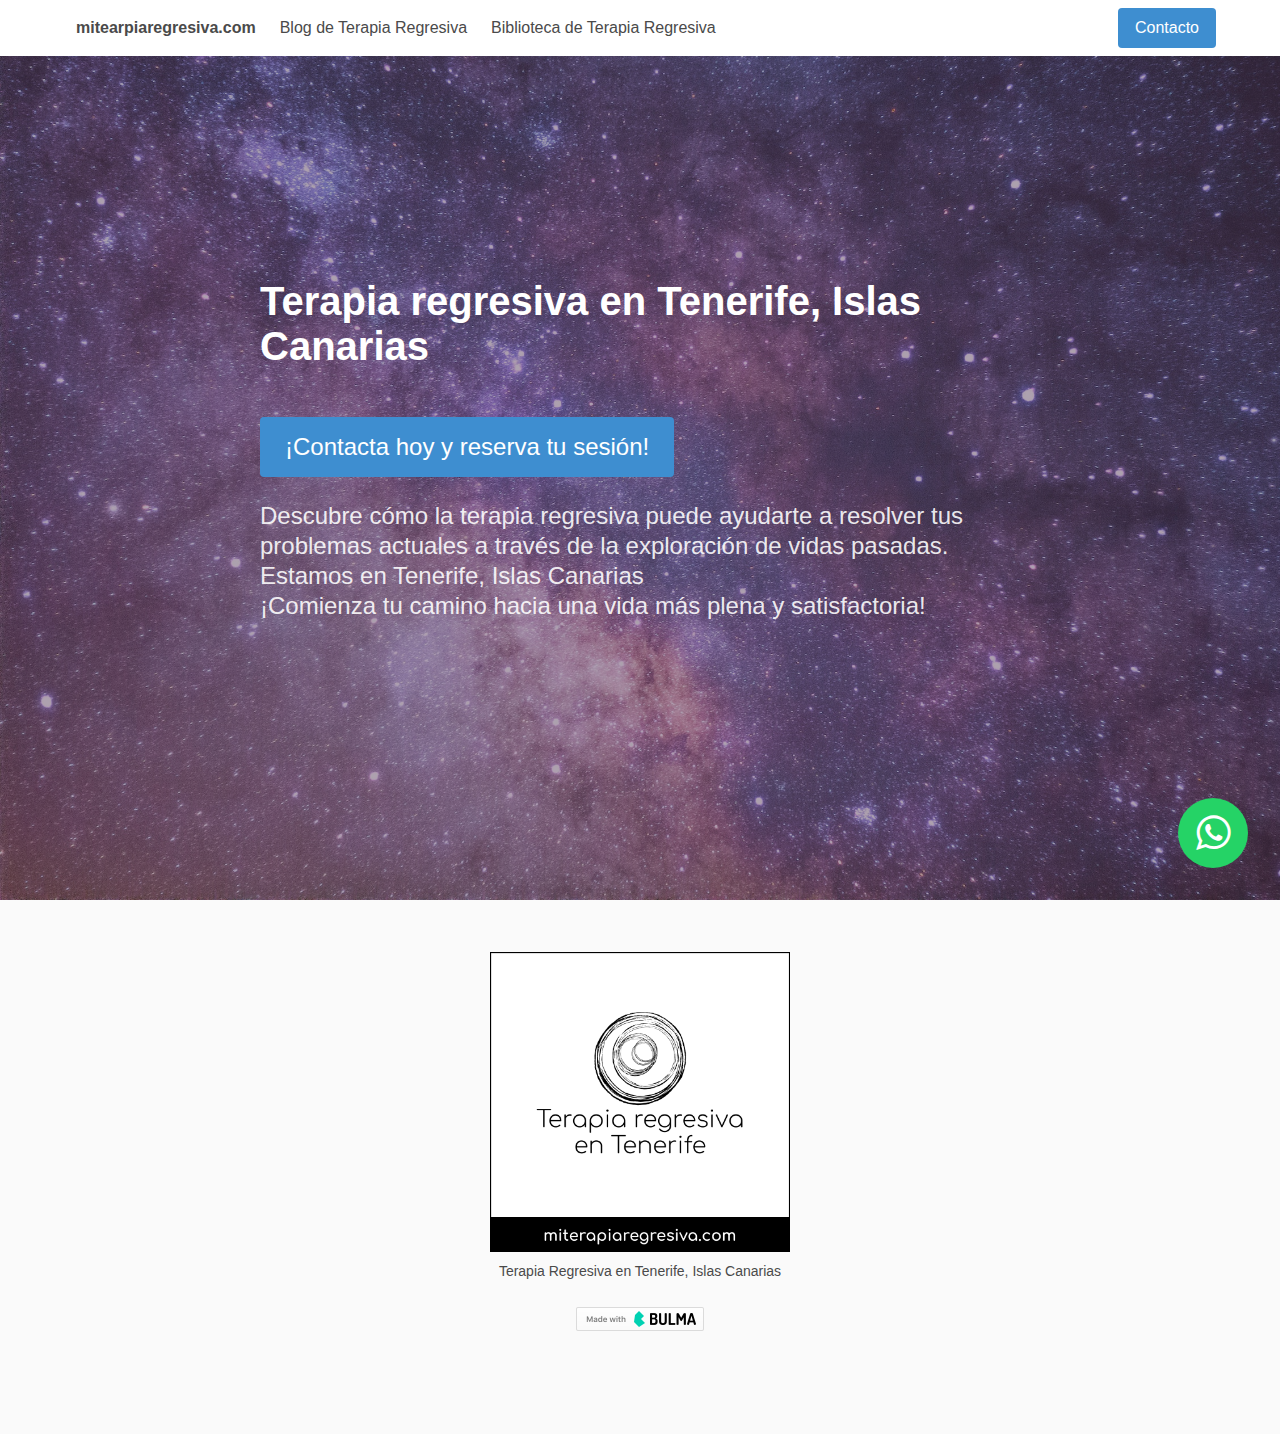
==== index.html @ 1388bc85 "hero, top menu and footer" ====
<!DOCTYPE html>
<html>
  <head>
    <meta charset="utf-8">
    <meta http-equiv="X-UA-Compatible" content="IE=edge">
    <meta name="viewport" content="width=device-width, initial-scale=1">

    <meta name="description" content="Descubre cómo la terapia regresiva puede ayudarte a resolver tus problemas actuales a través de la exploración de vidas pasadas. Nuestros profesionales altamente capacitados en Tenerife están aquí para ayudarte a liberarte de traumas y bloqueos emocionales. ¡Agenda una sesión hoy y comienza tu camino hacia una vida más plena y satisfactoria!">
    <link rel="canonical" href="https://miterapiaregresiva.com/">
    <meta property="og:locale" content="es_ES">
    <meta property="og:type" content="website">
    <meta property="og:title" content="Terapia regresiva en Tenerife">
    <meta property="og:description" content="Descubre cómo la terapia regresiva puede ayudarte a resolver tus problemas actuales a través de la exploración de vidas pasadas. Nuestros profesionales altamente capacitados en Tenerife están aquí para ayudarte a liberarte de traumas y bloqueos emocionales. ¡Agenda una sesión hoy y comienza tu camino hacia una vida más plena y satisfactoria!">
    <meta property="og:url" content="https://miterapiaregresiva.com/">
    <meta property="og:site_name" content="Terapia regresiva en Tenerife">
    <meta property="og:image" content="/assets/images/mitearpiaregresiva.com_logo.png">
    <meta property="og:image:width" content="1600">
    <meta property="og:image:height" content="1200">
    <meta property="og:image:type" content="image/jpeg">
    <meta name="twitter:card" content="summary_large_image">


    <title>Terapia regresiva en Tenerife, Islas Canarias - miterpiaregresiva.com</title>
    <link rel="stylesheet" href="css/main.css">
    <link rel="stylesheet" href="https://maxcdn.bootstrapcdn.com/font-awesome/4.5.0/css/font-awesome.min.css">
  </head>

  <body>
    <nav class="navbar is-fixed-top">
      <div class="container">
        <div id="navMenu" class="navbar-menu">
          <div class="navbar-start">
            <a class="navbar-item">
              <strong>mitearpiaregresiva.com</strong>
            </a>
            <a class="navbar-item" href="/">
              Blog de Terapia Regresiva
            </a>
            <a class="navbar-item" href="/biblioteca-de-terapia-regresiva/">
              Biblioteca de Terapia Regresiva
            </a>
          </div>
    
          <div class="navbar-end">
            <div class="navbar-item">
              <div class="buttons">
                <a class="button is-info" href="/contacto.html">Contacto</a>
              </div>
            </div>
          </div>
        </div>
      </div>
    </nav>
    
    <section class="hero is-link is-fullheight custom-hero">
      <div class="hero-body">
        <div class="container">
          <div class="columns">
            <div class="column is-8-desktop is-offset-2-desktop">
              <h1 class="title is-2 is-spaced">
                Terapia regresiva en Tenerife, Islas Canarias
              </h1>
              <a href="/contacto.html">
              <button class="button is-info is-large mt-5 mb-5">¡Contacta hoy y reserva tu sesión!</button></a>
              <h2 class="subtitle is-4">
                Descubre cómo la terapia regresiva puede ayudarte a resolver tus problemas actuales a través de la exploración de vidas pasadas.<br> 
                Estamos en Tenerife, Islas Canarias<br>
                ¡Comienza tu camino hacia una vida más plena y satisfactoria!
              </h2>
            </div>
          </div>
        </div>
      </div>
    </section>


    <footer class="footer has-text-centered">
      <div class="container">
         <div class="columns">
          <div class="column is-8-desktop is-offset-2-desktop">
            <p class="mt-1">
              <strong class="has-text-weight-semibold">
                <a href="https://miterapiaregresiva.com">
                  <img src="/assets/images/mitearpiaregresiva.com_logo.png" width="300" height="300">
                </a>
              </strong>
            </p>
            <p>
              <small>
                Terapia Regresiva en Tenerife, Islas Canarias
              </small>
            </p>
            <p class="mt-5">
              <a href="http://bulma.io">
                <img src="/assets/images/made-with-bulma.png" alt="Made with Bulma" width="128" height="24">
              </a>
            </p>
          </div>
        </div>
      </div>
    </footer>
<!-- wpp-btn-mobile -->
<a href="https://api.whatsapp.com/send?phone=34644432908" class="btn-whatsapp-pulse" target="_blank">
  <i class="fa fa-whatsapp"></i>
  </a>
<!-- wpp-btn-mobile -->
    <script type="text/javascript" src="lib/main.js"></script>
  </body>
</html>
---- css/main.css ----
@charset "UTF-8";
/*
// 1. Import the initial variables
@import "../node_modules/bulma/sass/utilities/initial-variables";

// 2. Set your own initial variables
// Update the blue shade, used for links
$blue: #06bcef;
// Add pink and its invert
$pink: #ff8080;
$pink-invert: #fff;
// Update the sans-serif font family
$family-sans-serif: "Helvetica", "Arial", sans-serif;

// 3. Set the derived variables
// Use the new pink as the primary color
$primary: $pink;
$primary-invert: $pink-invert;

// 4. Import the rest of Bulma
*/
@import url("https://fonts.googleapis.com/css2?family=Comfortaa:wght@300;400;500;600;700&display=swap");
/*! bulma.io v0.9.3 | MIT License | github.com/jgthms/bulma */
/* Bulma Utilities */
.pagination-previous,
.pagination-next,
.pagination-link,
.pagination-ellipsis, .file-cta,
.file-name, .select select, .textarea, .input, .button {
  -moz-appearance: none;
  -webkit-appearance: none;
  align-items: center;
  border: 1px solid transparent;
  border-radius: 4px;
  box-shadow: none;
  display: inline-flex;
  font-size: 1rem;
  height: 2.5em;
  justify-content: flex-start;
  line-height: 1.5;
  padding-bottom: calc(0.5em - 1px);
  padding-left: calc(0.75em - 1px);
  padding-right: calc(0.75em - 1px);
  padding-top: calc(0.5em - 1px);
  position: relative;
  vertical-align: top;
}
.pagination-previous:focus,
.pagination-next:focus,
.pagination-link:focus,
.pagination-ellipsis:focus, .file-cta:focus,
.file-name:focus, .select select:focus, .textarea:focus, .input:focus, .button:focus, .is-focused.pagination-previous,
.is-focused.pagination-next,
.is-focused.pagination-link,
.is-focused.pagination-ellipsis, .is-focused.file-cta,
.is-focused.file-name, .select select.is-focused, .is-focused.textarea, .is-focused.input, .is-focused.button, .pagination-previous:active,
.pagination-next:active,
.pagination-link:active,
.pagination-ellipsis:active, .file-cta:active,
.file-name:active, .select select:active, .textarea:active, .input:active, .button:active, .is-active.pagination-previous,
.is-active.pagination-next,
.is-active.pagination-link,
.is-active.pagination-ellipsis, .is-active.file-cta,
.is-active.file-name, .select select.is-active, .is-active.textarea, .is-active.input, .is-active.button {
  outline: none;
}
[disabled].pagination-previous,
[disabled].pagination-next,
[disabled].pagination-link,
[disabled].pagination-ellipsis, [disabled].file-cta,
[disabled].file-name, .select select[disabled], [disabled].textarea, [disabled].input, [disabled].button, fieldset[disabled] .pagination-previous,
fieldset[disabled] .pagination-next,
fieldset[disabled] .pagination-link,
fieldset[disabled] .pagination-ellipsis, fieldset[disabled] .file-cta,
fieldset[disabled] .file-name, fieldset[disabled] .select select, .select fieldset[disabled] select, fieldset[disabled] .textarea, fieldset[disabled] .input, fieldset[disabled] .button {
  cursor: not-allowed;
}

.is-unselectable, .tabs, .pagination-previous,
.pagination-next,
.pagination-link,
.pagination-ellipsis, .breadcrumb, .file, .button {
  -webkit-touch-callout: none;
  -webkit-user-select: none;
  -moz-user-select: none;
  -ms-user-select: none;
  user-select: none;
}

.navbar-link:not(.is-arrowless)::after, .select:not(.is-multiple):not(.is-loading)::after {
  border: 3px solid transparent;
  border-radius: 2px;
  border-right: 0;
  border-top: 0;
  content: " ";
  display: block;
  height: 0.625em;
  margin-top: -0.4375em;
  pointer-events: none;
  position: absolute;
  top: 50%;
  transform: rotate(-45deg);
  transform-origin: center;
  width: 0.625em;
}

.tabs:not(:last-child), .pagination:not(:last-child), .message:not(:last-child), .level:not(:last-child), .breadcrumb:not(:last-child), .block:not(:last-child), .title:not(:last-child),
.subtitle:not(:last-child), .table-container:not(:last-child), .table:not(:last-child), .progress:not(:last-child), .notification:not(:last-child), .content:not(:last-child), .box:not(:last-child) {
  margin-bottom: 1.5rem;
}

.modal-close, .delete {
  -webkit-touch-callout: none;
  -webkit-user-select: none;
  -moz-user-select: none;
  -ms-user-select: none;
  user-select: none;
  -moz-appearance: none;
  -webkit-appearance: none;
  background-color: rgba(10, 10, 10, 0.2);
  border: none;
  border-radius: 9999px;
  cursor: pointer;
  pointer-events: auto;
  display: inline-block;
  flex-grow: 0;
  flex-shrink: 0;
  font-size: 0;
  height: 20px;
  max-height: 20px;
  max-width: 20px;
  min-height: 20px;
  min-width: 20px;
  outline: none;
  position: relative;
  vertical-align: top;
  width: 20px;
}
.modal-close::before, .delete::before, .modal-close::after, .delete::after {
  background-color: hsl(0deg, 0%, 100%);
  content: "";
  display: block;
  left: 50%;
  position: absolute;
  top: 50%;
  transform: translateX(-50%) translateY(-50%) rotate(45deg);
  transform-origin: center center;
}
.modal-close::before, .delete::before {
  height: 2px;
  width: 50%;
}
.modal-close::after, .delete::after {
  height: 50%;
  width: 2px;
}
.modal-close:hover, .delete:hover, .modal-close:focus, .delete:focus {
  background-color: rgba(10, 10, 10, 0.3);
}
.modal-close:active, .delete:active {
  background-color: rgba(10, 10, 10, 0.4);
}
.is-small.modal-close, .is-small.delete {
  height: 16px;
  max-height: 16px;
  max-width: 16px;
  min-height: 16px;
  min-width: 16px;
  width: 16px;
}
.is-medium.modal-close, .is-medium.delete {
  height: 24px;
  max-height: 24px;
  max-width: 24px;
  min-height: 24px;
  min-width: 24px;
  width: 24px;
}
.is-large.modal-close, .is-large.delete {
  height: 32px;
  max-height: 32px;
  max-width: 32px;
  min-height: 32px;
  min-width: 32px;
  width: 32px;
}

.control.is-loading::after, .select.is-loading::after, .loader, .button.is-loading::after {
  animation: spinAround 500ms infinite linear;
  border: 2px solid hsl(0deg, 0%, 86%);
  border-radius: 9999px;
  border-right-color: transparent;
  border-top-color: transparent;
  content: "";
  display: block;
  height: 1em;
  position: relative;
  width: 1em;
}

.hero-video, .is-overlay, .modal-background, .modal, .image.is-square img,
.image.is-square .has-ratio, .image.is-1by1 img,
.image.is-1by1 .has-ratio, .image.is-5by4 img,
.image.is-5by4 .has-ratio, .image.is-4by3 img,
.image.is-4by3 .has-ratio, .image.is-3by2 img,
.image.is-3by2 .has-ratio, .image.is-5by3 img,
.image.is-5by3 .has-ratio, .image.is-16by9 img,
.image.is-16by9 .has-ratio, .image.is-2by1 img,
.image.is-2by1 .has-ratio, .image.is-3by1 img,
.image.is-3by1 .has-ratio, .image.is-4by5 img,
.image.is-4by5 .has-ratio, .image.is-3by4 img,
.image.is-3by4 .has-ratio, .image.is-2by3 img,
.image.is-2by3 .has-ratio, .image.is-3by5 img,
.image.is-3by5 .has-ratio, .image.is-9by16 img,
.image.is-9by16 .has-ratio, .image.is-1by2 img,
.image.is-1by2 .has-ratio, .image.is-1by3 img,
.image.is-1by3 .has-ratio {
  bottom: 0;
  left: 0;
  position: absolute;
  right: 0;
  top: 0;
}

.navbar-burger {
  -moz-appearance: none;
  -webkit-appearance: none;
  appearance: none;
  background: none;
  border: none;
  color: currentColor;
  font-family: inherit;
  font-size: 1em;
  margin: 0;
  padding: 0;
}

/* Bulma Base */
/*! minireset.css v0.0.6 | MIT License | github.com/jgthms/minireset.css */
html,
body,
p,
ol,
ul,
li,
dl,
dt,
dd,
blockquote,
figure,
fieldset,
legend,
textarea,
pre,
iframe,
hr,
h1,
h2,
h3,
h4,
h5,
h6 {
  margin: 0;
  padding: 0;
}

h1,
h2,
h3,
h4,
h5,
h6 {
  font-size: 100%;
  font-weight: normal;
}

ul {
  list-style: none;
}

button,
input,
select,
textarea {
  margin: 0;
}

html {
  box-sizing: border-box;
}

*, *::before, *::after {
  box-sizing: inherit;
}

img,
video {
  height: auto;
  max-width: 100%;
}

iframe {
  border: 0;
}

table {
  border-collapse: collapse;
  border-spacing: 0;
}

td,
th {
  padding: 0;
}
td:not([align]),
th:not([align]) {
  text-align: inherit;
}

html {
  background-color: hsl(0deg, 0%, 100%);
  font-size: 16px;
  -moz-osx-font-smoothing: grayscale;
  -webkit-font-smoothing: antialiased;
  min-width: 300px;
  overflow-x: hidden;
  overflow-y: scroll;
  text-rendering: optimizeLegibility;
  text-size-adjust: 100%;
}

article,
aside,
figure,
footer,
header,
hgroup,
section {
  display: block;
}

body,
button,
input,
optgroup,
select,
textarea {
  font-family: BlinkMacSystemFont, -apple-system, "Segoe UI", "Roboto", "Oxygen", "Ubuntu", "Cantarell", "Fira Sans", "Droid Sans", "Helvetica Neue", "Helvetica", "Arial", sans-serif;
}

code,
pre {
  -moz-osx-font-smoothing: auto;
  -webkit-font-smoothing: auto;
  font-family: monospace;
}

body {
  color: hsl(0deg, 0%, 29%);
  font-size: 1em;
  font-weight: 400;
  line-height: 1.5;
}

a {
  color: hsl(229deg, 53%, 53%);
  cursor: pointer;
  text-decoration: none;
}
a strong {
  color: currentColor;
}
a:hover {
  color: hsl(0deg, 0%, 21%);
}

code {
  background-color: hsl(0deg, 0%, 96%);
  color: #da1039;
  font-size: 0.875em;
  font-weight: normal;
  padding: 0.25em 0.5em 0.25em;
}

hr {
  background-color: hsl(0deg, 0%, 96%);
  border: none;
  display: block;
  height: 2px;
  margin: 1.5rem 0;
}

img {
  height: auto;
  max-width: 100%;
}

input[type=checkbox],
input[type=radio] {
  vertical-align: baseline;
}

small {
  font-size: 0.875em;
}

span {
  font-style: inherit;
  font-weight: inherit;
}

strong {
  color: hsl(0deg, 0%, 21%);
  font-weight: 700;
}

fieldset {
  border: none;
}

pre {
  -webkit-overflow-scrolling: touch;
  background-color: hsl(0deg, 0%, 96%);
  color: hsl(0deg, 0%, 29%);
  font-size: 0.875em;
  overflow-x: auto;
  padding: 1.25rem 1.5rem;
  white-space: pre;
  word-wrap: normal;
}
pre code {
  background-color: transparent;
  color: currentColor;
  font-size: 1em;
  padding: 0;
}

table td,
table th {
  vertical-align: top;
}
table td:not([align]),
table th:not([align]) {
  text-align: inherit;
}
table th {
  color: hsl(0deg, 0%, 21%);
}

@keyframes spinAround {
  from {
    transform: rotate(0deg);
  }
  to {
    transform: rotate(359deg);
  }
}
/* Bulma Elements */
.box {
  background-color: hsl(0deg, 0%, 100%);
  border-radius: 6px;
  box-shadow: 0 0.5em 1em -0.125em rgba(10, 10, 10, 0.1), 0 0px 0 1px rgba(10, 10, 10, 0.02);
  color: hsl(0deg, 0%, 29%);
  display: block;
  padding: 1.25rem;
}

a.box:hover, a.box:focus {
  box-shadow: 0 0.5em 1em -0.125em rgba(10, 10, 10, 0.1), 0 0 0 1px hsl(229deg, 53%, 53%);
}
a.box:active {
  box-shadow: inset 0 1px 2px rgba(10, 10, 10, 0.2), 0 0 0 1px hsl(229deg, 53%, 53%);
}

.button {
  background-color: hsl(0deg, 0%, 100%);
  border-color: hsl(0deg, 0%, 86%);
  border-width: 1px;
  color: hsl(0deg, 0%, 21%);
  cursor: pointer;
  justify-content: center;
  padding-bottom: calc(0.5em - 1px);
  padding-left: 1em;
  padding-right: 1em;
  padding-top: calc(0.5em - 1px);
  text-align: center;
  white-space: nowrap;
}
.button strong {
  color: inherit;
}
.button .icon, .button .icon.is-small, .button .icon.is-medium, .button .icon.is-large {
  height: 1.5em;
  width: 1.5em;
}
.button .icon:first-child:not(:last-child) {
  margin-left: calc(-0.5em - 1px);
  margin-right: 0.25em;
}
.button .icon:last-child:not(:first-child) {
  margin-left: 0.25em;
  margin-right: calc(-0.5em - 1px);
}
.button .icon:first-child:last-child {
  margin-left: calc(-0.5em - 1px);
  margin-right: calc(-0.5em - 1px);
}
.button:hover, .button.is-hovered {
  border-color: hsl(0deg, 0%, 71%);
  color: hsl(0deg, 0%, 21%);
}
.button:focus, .button.is-focused {
  border-color: hsl(229deg, 53%, 53%);
  color: hsl(0deg, 0%, 21%);
}
.button:focus:not(:active), .button.is-focused:not(:active) {
  box-shadow: 0 0 0 0.125em rgba(72, 95, 199, 0.25);
}
.button:active, .button.is-active {
  border-color: hsl(0deg, 0%, 29%);
  color: hsl(0deg, 0%, 21%);
}
.button.is-text {
  background-color: transparent;
  border-color: transparent;
  color: hsl(0deg, 0%, 29%);
  text-decoration: underline;
}
.button.is-text:hover, .button.is-text.is-hovered, .button.is-text:focus, .button.is-text.is-focused {
  background-color: hsl(0deg, 0%, 96%);
  color: hsl(0deg, 0%, 21%);
}
.button.is-text:active, .button.is-text.is-active {
  background-color: #e8e8e8;
  color: hsl(0deg, 0%, 21%);
}
.button.is-text[disabled], fieldset[disabled] .button.is-text {
  background-color: transparent;
  border-color: transparent;
  box-shadow: none;
}
.button.is-ghost {
  background: none;
  border-color: transparent;
  color: hsl(229deg, 53%, 53%);
  text-decoration: none;
}
.button.is-ghost:hover, .button.is-ghost.is-hovered {
  color: hsl(229deg, 53%, 53%);
  text-decoration: underline;
}
.button.is-white {
  background-color: hsl(0deg, 0%, 100%);
  border-color: transparent;
  color: hsl(0deg, 0%, 4%);
}
.button.is-white:hover, .button.is-white.is-hovered {
  background-color: #f9f9f9;
  border-color: transparent;
  color: hsl(0deg, 0%, 4%);
}
.button.is-white:focus, .button.is-white.is-focused {
  border-color: transparent;
  color: hsl(0deg, 0%, 4%);
}
.button.is-white:focus:not(:active), .button.is-white.is-focused:not(:active) {
  box-shadow: 0 0 0 0.125em rgba(255, 255, 255, 0.25);
}
.button.is-white:active, .button.is-white.is-active {
  background-color: #f2f2f2;
  border-color: transparent;
  color: hsl(0deg, 0%, 4%);
}
.button.is-white[disabled], fieldset[disabled] .button.is-white {
  background-color: hsl(0deg, 0%, 100%);
  border-color: transparent;
  box-shadow: none;
}
.button.is-white.is-inverted {
  background-color: hsl(0deg, 0%, 4%);
  color: hsl(0deg, 0%, 100%);
}
.button.is-white.is-inverted:hover, .button.is-white.is-inverted.is-hovered {
  background-color: black;
}
.button.is-white.is-inverted[disabled], fieldset[disabled] .button.is-white.is-inverted {
  background-color: hsl(0deg, 0%, 4%);
  border-color: transparent;
  box-shadow: none;
  color: hsl(0deg, 0%, 100%);
}
.button.is-white.is-loading::after {
  border-color: transparent transparent hsl(0deg, 0%, 4%) hsl(0deg, 0%, 4%) !important;
}
.button.is-white.is-outlined {
  background-color: transparent;
  border-color: hsl(0deg, 0%, 100%);
  color: hsl(0deg, 0%, 100%);
}
.button.is-white.is-outlined:hover, .button.is-white.is-outlined.is-hovered, .button.is-white.is-outlined:focus, .button.is-white.is-outlined.is-focused {
  background-color: hsl(0deg, 0%, 100%);
  border-color: hsl(0deg, 0%, 100%);
  color: hsl(0deg, 0%, 4%);
}
.button.is-white.is-outlined.is-loading::after {
  border-color: transparent transparent hsl(0deg, 0%, 100%) hsl(0deg, 0%, 100%) !important;
}
.button.is-white.is-outlined.is-loading:hover::after, .button.is-white.is-outlined.is-loading.is-hovered::after, .button.is-white.is-outlined.is-loading:focus::after, .button.is-white.is-outlined.is-loading.is-focused::after {
  border-color: transparent transparent hsl(0deg, 0%, 4%) hsl(0deg, 0%, 4%) !important;
}
.button.is-white.is-outlined[disabled], fieldset[disabled] .button.is-white.is-outlined {
  background-color: transparent;
  border-color: hsl(0deg, 0%, 100%);
  box-shadow: none;
  color: hsl(0deg, 0%, 100%);
}
.button.is-white.is-inverted.is-outlined {
  background-color: transparent;
  border-color: hsl(0deg, 0%, 4%);
  color: hsl(0deg, 0%, 4%);
}
.button.is-white.is-inverted.is-outlined:hover, .button.is-white.is-inverted.is-outlined.is-hovered, .button.is-white.is-inverted.is-outlined:focus, .button.is-white.is-inverted.is-outlined.is-focused {
  background-color: hsl(0deg, 0%, 4%);
  color: hsl(0deg, 0%, 100%);
}
.button.is-white.is-inverted.is-outlined.is-loading:hover::after, .button.is-white.is-inverted.is-outlined.is-loading.is-hovered::after, .button.is-white.is-inverted.is-outlined.is-loading:focus::after, .button.is-white.is-inverted.is-outlined.is-loading.is-focused::after {
  border-color: transparent transparent hsl(0deg, 0%, 100%) hsl(0deg, 0%, 100%) !important;
}
.button.is-white.is-inverted.is-outlined[disabled], fieldset[disabled] .button.is-white.is-inverted.is-outlined {
  background-color: transparent;
  border-color: hsl(0deg, 0%, 4%);
  box-shadow: none;
  color: hsl(0deg, 0%, 4%);
}
.button.is-black {
  background-color: hsl(0deg, 0%, 4%);
  border-color: transparent;
  color: hsl(0deg, 0%, 100%);
}
.button.is-black:hover, .button.is-black.is-hovered {
  background-color: #040404;
  border-color: transparent;
  color: hsl(0deg, 0%, 100%);
}
.button.is-black:focus, .button.is-black.is-focused {
  border-color: transparent;
  color: hsl(0deg, 0%, 100%);
}
.button.is-black:focus:not(:active), .button.is-black.is-focused:not(:active) {
  box-shadow: 0 0 0 0.125em rgba(10, 10, 10, 0.25);
}
.button.is-black:active, .button.is-black.is-active {
  background-color: black;
  border-color: transparent;
  color: hsl(0deg, 0%, 100%);
}
.button.is-black[disabled], fieldset[disabled] .button.is-black {
  background-color: hsl(0deg, 0%, 4%);
  border-color: transparent;
  box-shadow: none;
}
.button.is-black.is-inverted {
  background-color: hsl(0deg, 0%, 100%);
  color: hsl(0deg, 0%, 4%);
}
.button.is-black.is-inverted:hover, .button.is-black.is-inverted.is-hovered {
  background-color: #f2f2f2;
}
.button.is-black.is-inverted[disabled], fieldset[disabled] .button.is-black.is-inverted {
  background-color: hsl(0deg, 0%, 100%);
  border-color: transparent;
  box-shadow: none;
  color: hsl(0deg, 0%, 4%);
}
.button.is-black.is-loading::after {
  border-color: transparent transparent hsl(0deg, 0%, 100%) hsl(0deg, 0%, 100%) !important;
}
.button.is-black.is-outlined {
  background-color: transparent;
  border-color: hsl(0deg, 0%, 4%);
  color: hsl(0deg, 0%, 4%);
}
.button.is-black.is-outlined:hover, .button.is-black.is-outlined.is-hovered, .button.is-black.is-outlined:focus, .button.is-black.is-outlined.is-focused {
  background-color: hsl(0deg, 0%, 4%);
  border-color: hsl(0deg, 0%, 4%);
  color: hsl(0deg, 0%, 100%);
}
.button.is-black.is-outlined.is-loading::after {
  border-color: transparent transparent hsl(0deg, 0%, 4%) hsl(0deg, 0%, 4%) !important;
}
.button.is-black.is-outlined.is-loading:hover::after, .button.is-black.is-outlined.is-loading.is-hovered::after, .button.is-black.is-outlined.is-loading:focus::after, .button.is-black.is-outlined.is-loading.is-focused::after {
  border-color: transparent transparent hsl(0deg, 0%, 100%) hsl(0deg, 0%, 100%) !important;
}
.button.is-black.is-outlined[disabled], fieldset[disabled] .button.is-black.is-outlined {
  background-color: transparent;
  border-color: hsl(0deg, 0%, 4%);
  box-shadow: none;
  color: hsl(0deg, 0%, 4%);
}
.button.is-black.is-inverted.is-outlined {
  background-color: transparent;
  border-color: hsl(0deg, 0%, 100%);
  color: hsl(0deg, 0%, 100%);
}
.button.is-black.is-inverted.is-outlined:hover, .button.is-black.is-inverted.is-outlined.is-hovered, .button.is-black.is-inverted.is-outlined:focus, .button.is-black.is-inverted.is-outlined.is-focused {
  background-color: hsl(0deg, 0%, 100%);
  color: hsl(0deg, 0%, 4%);
}
.button.is-black.is-inverted.is-outlined.is-loading:hover::after, .button.is-black.is-inverted.is-outlined.is-loading.is-hovered::after, .button.is-black.is-inverted.is-outlined.is-loading:focus::after, .button.is-black.is-inverted.is-outlined.is-loading.is-focused::after {
  border-color: transparent transparent hsl(0deg, 0%, 4%) hsl(0deg, 0%, 4%) !important;
}
.button.is-black.is-inverted.is-outlined[disabled], fieldset[disabled] .button.is-black.is-inverted.is-outlined {
  background-color: transparent;
  border-color: hsl(0deg, 0%, 100%);
  box-shadow: none;
  color: hsl(0deg, 0%, 100%);
}
.button.is-light {
  background-color: hsl(0deg, 0%, 96%);
  border-color: transparent;
  color: rgba(0, 0, 0, 0.7);
}
.button.is-light:hover, .button.is-light.is-hovered {
  background-color: #eeeeee;
  border-color: transparent;
  color: rgba(0, 0, 0, 0.7);
}
.button.is-light:focus, .button.is-light.is-focused {
  border-color: transparent;
  color: rgba(0, 0, 0, 0.7);
}
.button.is-light:focus:not(:active), .button.is-light.is-focused:not(:active) {
  box-shadow: 0 0 0 0.125em rgba(245, 245, 245, 0.25);
}
.button.is-light:active, .button.is-light.is-active {
  background-color: #e8e8e8;
  border-color: transparent;
  color: rgba(0, 0, 0, 0.7);
}
.button.is-light[disabled], fieldset[disabled] .button.is-light {
  background-color: hsl(0deg, 0%, 96%);
  border-color: transparent;
  box-shadow: none;
}
.button.is-light.is-inverted {
  background-color: rgba(0, 0, 0, 0.7);
  color: hsl(0deg, 0%, 96%);
}
.button.is-light.is-inverted:hover, .button.is-light.is-inverted.is-hovered {
  background-color: rgba(0, 0, 0, 0.7);
}
.button.is-light.is-inverted[disabled], fieldset[disabled] .button.is-light.is-inverted {
  background-color: rgba(0, 0, 0, 0.7);
  border-color: transparent;
  box-shadow: none;
  color: hsl(0deg, 0%, 96%);
}
.button.is-light.is-loading::after {
  border-color: transparent transparent rgba(0, 0, 0, 0.7) rgba(0, 0, 0, 0.7) !important;
}
.button.is-light.is-outlined {
  background-color: transparent;
  border-color: hsl(0deg, 0%, 96%);
  color: hsl(0deg, 0%, 96%);
}
.button.is-light.is-outlined:hover, .button.is-light.is-outlined.is-hovered, .button.is-light.is-outlined:focus, .button.is-light.is-outlined.is-focused {
  background-color: hsl(0deg, 0%, 96%);
  border-color: hsl(0deg, 0%, 96%);
  color: rgba(0, 0, 0, 0.7);
}
.button.is-light.is-outlined.is-loading::after {
  border-color: transparent transparent hsl(0deg, 0%, 96%) hsl(0deg, 0%, 96%) !important;
}
.button.is-light.is-outlined.is-loading:hover::after, .button.is-light.is-outlined.is-loading.is-hovered::after, .button.is-light.is-outlined.is-loading:focus::after, .button.is-light.is-outlined.is-loading.is-focused::after {
  border-color: transparent transparent rgba(0, 0, 0, 0.7) rgba(0, 0, 0, 0.7) !important;
}
.button.is-light.is-outlined[disabled], fieldset[disabled] .button.is-light.is-outlined {
  background-color: transparent;
  border-color: hsl(0deg, 0%, 96%);
  box-shadow: none;
  color: hsl(0deg, 0%, 96%);
}
.button.is-light.is-inverted.is-outlined {
  background-color: transparent;
  border-color: rgba(0, 0, 0, 0.7);
  color: rgba(0, 0, 0, 0.7);
}
.button.is-light.is-inverted.is-outlined:hover, .button.is-light.is-inverted.is-outlined.is-hovered, .button.is-light.is-inverted.is-outlined:focus, .button.is-light.is-inverted.is-outlined.is-focused {
  background-color: rgba(0, 0, 0, 0.7);
  color: hsl(0deg, 0%, 96%);
}
.button.is-light.is-inverted.is-outlined.is-loading:hover::after, .button.is-light.is-inverted.is-outlined.is-loading.is-hovered::after, .button.is-light.is-inverted.is-outlined.is-loading:focus::after, .button.is-light.is-inverted.is-outlined.is-loading.is-focused::after {
  border-color: transparent transparent hsl(0deg, 0%, 96%) hsl(0deg, 0%, 96%) !important;
}
.button.is-light.is-inverted.is-outlined[disabled], fieldset[disabled] .button.is-light.is-inverted.is-outlined {
  background-color: transparent;
  border-color: rgba(0, 0, 0, 0.7);
  box-shadow: none;
  color: rgba(0, 0, 0, 0.7);
}
.button.is-dark {
  background-color: hsl(0deg, 0%, 21%);
  border-color: transparent;
  color: #fff;
}
.button.is-dark:hover, .button.is-dark.is-hovered {
  background-color: #2f2f2f;
  border-color: transparent;
  color: #fff;
}
.button.is-dark:focus, .button.is-dark.is-focused {
  border-color: transparent;
  color: #fff;
}
.button.is-dark:focus:not(:active), .button.is-dark.is-focused:not(:active) {
  box-shadow: 0 0 0 0.125em rgba(54, 54, 54, 0.25);
}
.button.is-dark:active, .button.is-dark.is-active {
  background-color: #292929;
  border-color: transparent;
  color: #fff;
}
.button.is-dark[disabled], fieldset[disabled] .button.is-dark {
  background-color: hsl(0deg, 0%, 21%);
  border-color: transparent;
  box-shadow: none;
}
.button.is-dark.is-inverted {
  background-color: #fff;
  color: hsl(0deg, 0%, 21%);
}
.button.is-dark.is-inverted:hover, .button.is-dark.is-inverted.is-hovered {
  background-color: #f2f2f2;
}
.button.is-dark.is-inverted[disabled], fieldset[disabled] .button.is-dark.is-inverted {
  background-color: #fff;
  border-color: transparent;
  box-shadow: none;
  color: hsl(0deg, 0%, 21%);
}
.button.is-dark.is-loading::after {
  border-color: transparent transparent #fff #fff !important;
}
.button.is-dark.is-outlined {
  background-color: transparent;
  border-color: hsl(0deg, 0%, 21%);
  color: hsl(0deg, 0%, 21%);
}
.button.is-dark.is-outlined:hover, .button.is-dark.is-outlined.is-hovered, .button.is-dark.is-outlined:focus, .button.is-dark.is-outlined.is-focused {
  background-color: hsl(0deg, 0%, 21%);
  border-color: hsl(0deg, 0%, 21%);
  color: #fff;
}
.button.is-dark.is-outlined.is-loading::after {
  border-color: transparent transparent hsl(0deg, 0%, 21%) hsl(0deg, 0%, 21%) !important;
}
.button.is-dark.is-outlined.is-loading:hover::after, .button.is-dark.is-outlined.is-loading.is-hovered::after, .button.is-dark.is-outlined.is-loading:focus::after, .button.is-dark.is-outlined.is-loading.is-focused::after {
  border-color: transparent transparent #fff #fff !important;
}
.button.is-dark.is-outlined[disabled], fieldset[disabled] .button.is-dark.is-outlined {
  background-color: transparent;
  border-color: hsl(0deg, 0%, 21%);
  box-shadow: none;
  color: hsl(0deg, 0%, 21%);
}
.button.is-dark.is-inverted.is-outlined {
  background-color: transparent;
  border-color: #fff;
  color: #fff;
}
.button.is-dark.is-inverted.is-outlined:hover, .button.is-dark.is-inverted.is-outlined.is-hovered, .button.is-dark.is-inverted.is-outlined:focus, .button.is-dark.is-inverted.is-outlined.is-focused {
  background-color: #fff;
  color: hsl(0deg, 0%, 21%);
}
.button.is-dark.is-inverted.is-outlined.is-loading:hover::after, .button.is-dark.is-inverted.is-outlined.is-loading.is-hovered::after, .button.is-dark.is-inverted.is-outlined.is-loading:focus::after, .button.is-dark.is-inverted.is-outlined.is-loading.is-focused::after {
  border-color: transparent transparent hsl(0deg, 0%, 21%) hsl(0deg, 0%, 21%) !important;
}
.button.is-dark.is-inverted.is-outlined[disabled], fieldset[disabled] .button.is-dark.is-inverted.is-outlined {
  background-color: transparent;
  border-color: #fff;
  box-shadow: none;
  color: #fff;
}
.button.is-primary {
  background-color: hsl(171deg, 100%, 41%);
  border-color: transparent;
  color: #fff;
}
.button.is-primary:hover, .button.is-primary.is-hovered {
  background-color: #00c4a7;
  border-color: transparent;
  color: #fff;
}
.button.is-primary:focus, .button.is-primary.is-focused {
  border-color: transparent;
  color: #fff;
}
.button.is-primary:focus:not(:active), .button.is-primary.is-focused:not(:active) {
  box-shadow: 0 0 0 0.125em rgba(0, 209, 178, 0.25);
}
.button.is-primary:active, .button.is-primary.is-active {
  background-color: #00b89c;
  border-color: transparent;
  color: #fff;
}
.button.is-primary[disabled], fieldset[disabled] .button.is-primary {
  background-color: hsl(171deg, 100%, 41%);
  border-color: transparent;
  box-shadow: none;
}
.button.is-primary.is-inverted {
  background-color: #fff;
  color: hsl(171deg, 100%, 41%);
}
.button.is-primary.is-inverted:hover, .button.is-primary.is-inverted.is-hovered {
  background-color: #f2f2f2;
}
.button.is-primary.is-inverted[disabled], fieldset[disabled] .button.is-primary.is-inverted {
  background-color: #fff;
  border-color: transparent;
  box-shadow: none;
  color: hsl(171deg, 100%, 41%);
}
.button.is-primary.is-loading::after {
  border-color: transparent transparent #fff #fff !important;
}
.button.is-primary.is-outlined {
  background-color: transparent;
  border-color: hsl(171deg, 100%, 41%);
  color: hsl(171deg, 100%, 41%);
}
.button.is-primary.is-outlined:hover, .button.is-primary.is-outlined.is-hovered, .button.is-primary.is-outlined:focus, .button.is-primary.is-outlined.is-focused {
  background-color: hsl(171deg, 100%, 41%);
  border-color: hsl(171deg, 100%, 41%);
  color: #fff;
}
.button.is-primary.is-outlined.is-loading::after {
  border-color: transparent transparent hsl(171deg, 100%, 41%) hsl(171deg, 100%, 41%) !important;
}
.button.is-primary.is-outlined.is-loading:hover::after, .button.is-primary.is-outlined.is-loading.is-hovered::after, .button.is-primary.is-outlined.is-loading:focus::after, .button.is-primary.is-outlined.is-loading.is-focused::after {
  border-color: transparent transparent #fff #fff !important;
}
.button.is-primary.is-outlined[disabled], fieldset[disabled] .button.is-primary.is-outlined {
  background-color: transparent;
  border-color: hsl(171deg, 100%, 41%);
  box-shadow: none;
  color: hsl(171deg, 100%, 41%);
}
.button.is-primary.is-inverted.is-outlined {
  background-color: transparent;
  border-color: #fff;
  color: #fff;
}
.button.is-primary.is-inverted.is-outlined:hover, .button.is-primary.is-inverted.is-outlined.is-hovered, .button.is-primary.is-inverted.is-outlined:focus, .button.is-primary.is-inverted.is-outlined.is-focused {
  background-color: #fff;
  color: hsl(171deg, 100%, 41%);
}
.button.is-primary.is-inverted.is-outlined.is-loading:hover::after, .button.is-primary.is-inverted.is-outlined.is-loading.is-hovered::after, .button.is-primary.is-inverted.is-outlined.is-loading:focus::after, .button.is-primary.is-inverted.is-outlined.is-loading.is-focused::after {
  border-color: transparent transparent hsl(171deg, 100%, 41%) hsl(171deg, 100%, 41%) !important;
}
.button.is-primary.is-inverted.is-outlined[disabled], fieldset[disabled] .button.is-primary.is-inverted.is-outlined {
  background-color: transparent;
  border-color: #fff;
  box-shadow: none;
  color: #fff;
}
.button.is-primary.is-light {
  background-color: #ebfffc;
  color: #00947e;
}
.button.is-primary.is-light:hover, .button.is-primary.is-light.is-hovered {
  background-color: #defffa;
  border-color: transparent;
  color: #00947e;
}
.button.is-primary.is-light:active, .button.is-primary.is-light.is-active {
  background-color: #d1fff8;
  border-color: transparent;
  color: #00947e;
}
.button.is-link {
  background-color: hsl(229deg, 53%, 53%);
  border-color: transparent;
  color: #fff;
}
.button.is-link:hover, .button.is-link.is-hovered {
  background-color: #3e56c4;
  border-color: transparent;
  color: #fff;
}
.button.is-link:focus, .button.is-link.is-focused {
  border-color: transparent;
  color: #fff;
}
.button.is-link:focus:not(:active), .button.is-link.is-focused:not(:active) {
  box-shadow: 0 0 0 0.125em rgba(72, 95, 199, 0.25);
}
.button.is-link:active, .button.is-link.is-active {
  background-color: #3a51bb;
  border-color: transparent;
  color: #fff;
}
.button.is-link[disabled], fieldset[disabled] .button.is-link {
  background-color: hsl(229deg, 53%, 53%);
  border-color: transparent;
  box-shadow: none;
}
.button.is-link.is-inverted {
  background-color: #fff;
  color: hsl(229deg, 53%, 53%);
}
.button.is-link.is-inverted:hover, .button.is-link.is-inverted.is-hovered {
  background-color: #f2f2f2;
}
.button.is-link.is-inverted[disabled], fieldset[disabled] .button.is-link.is-inverted {
  background-color: #fff;
  border-color: transparent;
  box-shadow: none;
  color: hsl(229deg, 53%, 53%);
}
.button.is-link.is-loading::after {
  border-color: transparent transparent #fff #fff !important;
}
.button.is-link.is-outlined {
  background-color: transparent;
  border-color: hsl(229deg, 53%, 53%);
  color: hsl(229deg, 53%, 53%);
}
.button.is-link.is-outlined:hover, .button.is-link.is-outlined.is-hovered, .button.is-link.is-outlined:focus, .button.is-link.is-outlined.is-focused {
  background-color: hsl(229deg, 53%, 53%);
  border-color: hsl(229deg, 53%, 53%);
  color: #fff;
}
.button.is-link.is-outlined.is-loading::after {
  border-color: transparent transparent hsl(229deg, 53%, 53%) hsl(229deg, 53%, 53%) !important;
}
.button.is-link.is-outlined.is-loading:hover::after, .button.is-link.is-outlined.is-loading.is-hovered::after, .button.is-link.is-outlined.is-loading:focus::after, .button.is-link.is-outlined.is-loading.is-focused::after {
  border-color: transparent transparent #fff #fff !important;
}
.button.is-link.is-outlined[disabled], fieldset[disabled] .button.is-link.is-outlined {
  background-color: transparent;
  border-color: hsl(229deg, 53%, 53%);
  box-shadow: none;
  color: hsl(229deg, 53%, 53%);
}
.button.is-link.is-inverted.is-outlined {
  background-color: transparent;
  border-color: #fff;
  color: #fff;
}
.button.is-link.is-inverted.is-outlined:hover, .button.is-link.is-inverted.is-outlined.is-hovered, .button.is-link.is-inverted.is-outlined:focus, .button.is-link.is-inverted.is-outlined.is-focused {
  background-color: #fff;
  color: hsl(229deg, 53%, 53%);
}
.button.is-link.is-inverted.is-outlined.is-loading:hover::after, .button.is-link.is-inverted.is-outlined.is-loading.is-hovered::after, .button.is-link.is-inverted.is-outlined.is-loading:focus::after, .button.is-link.is-inverted.is-outlined.is-loading.is-focused::after {
  border-color: transparent transparent hsl(229deg, 53%, 53%) hsl(229deg, 53%, 53%) !important;
}
.button.is-link.is-inverted.is-outlined[disabled], fieldset[disabled] .button.is-link.is-inverted.is-outlined {
  background-color: transparent;
  border-color: #fff;
  box-shadow: none;
  color: #fff;
}
.button.is-link.is-light {
  background-color: #eff1fa;
  color: #3850b7;
}
.button.is-link.is-light:hover, .button.is-link.is-light.is-hovered {
  background-color: #e6e9f7;
  border-color: transparent;
  color: #3850b7;
}
.button.is-link.is-light:active, .button.is-link.is-light.is-active {
  background-color: #dce0f4;
  border-color: transparent;
  color: #3850b7;
}
.button.is-info {
  background-color: hsl(207deg, 61%, 53%);
  border-color: transparent;
  color: #fff;
}
.button.is-info:hover, .button.is-info.is-hovered {
  background-color: #3488ce;
  border-color: transparent;
  color: #fff;
}
.button.is-info:focus, .button.is-info.is-focused {
  border-color: transparent;
  color: #fff;
}
.button.is-info:focus:not(:active), .button.is-info.is-focused:not(:active) {
  box-shadow: 0 0 0 0.125em rgba(62, 142, 208, 0.25);
}
.button.is-info:active, .button.is-info.is-active {
  background-color: #3082c5;
  border-color: transparent;
  color: #fff;
}
.button.is-info[disabled], fieldset[disabled] .button.is-info {
  background-color: hsl(207deg, 61%, 53%);
  border-color: transparent;
  box-shadow: none;
}
.button.is-info.is-inverted {
  background-color: #fff;
  color: hsl(207deg, 61%, 53%);
}
.button.is-info.is-inverted:hover, .button.is-info.is-inverted.is-hovered {
  background-color: #f2f2f2;
}
.button.is-info.is-inverted[disabled], fieldset[disabled] .button.is-info.is-inverted {
  background-color: #fff;
  border-color: transparent;
  box-shadow: none;
  color: hsl(207deg, 61%, 53%);
}
.button.is-info.is-loading::after {
  border-color: transparent transparent #fff #fff !important;
}
.button.is-info.is-outlined {
  background-color: transparent;
  border-color: hsl(207deg, 61%, 53%);
  color: hsl(207deg, 61%, 53%);
}
.button.is-info.is-outlined:hover, .button.is-info.is-outlined.is-hovered, .button.is-info.is-outlined:focus, .button.is-info.is-outlined.is-focused {
  background-color: hsl(207deg, 61%, 53%);
  border-color: hsl(207deg, 61%, 53%);
  color: #fff;
}
.button.is-info.is-outlined.is-loading::after {
  border-color: transparent transparent hsl(207deg, 61%, 53%) hsl(207deg, 61%, 53%) !important;
}
.button.is-info.is-outlined.is-loading:hover::after, .button.is-info.is-outlined.is-loading.is-hovered::after, .button.is-info.is-outlined.is-loading:focus::after, .button.is-info.is-outlined.is-loading.is-focused::after {
  border-color: transparent transparent #fff #fff !important;
}
.button.is-info.is-outlined[disabled], fieldset[disabled] .button.is-info.is-outlined {
  background-color: transparent;
  border-color: hsl(207deg, 61%, 53%);
  box-shadow: none;
  color: hsl(207deg, 61%, 53%);
}
.button.is-info.is-inverted.is-outlined {
  background-color: transparent;
  border-color: #fff;
  color: #fff;
}
.button.is-info.is-inverted.is-outlined:hover, .button.is-info.is-inverted.is-outlined.is-hovered, .button.is-info.is-inverted.is-outlined:focus, .button.is-info.is-inverted.is-outlined.is-focused {
  background-color: #fff;
  color: hsl(207deg, 61%, 53%);
}
.button.is-info.is-inverted.is-outlined.is-loading:hover::after, .button.is-info.is-inverted.is-outlined.is-loading.is-hovered::after, .button.is-info.is-inverted.is-outlined.is-loading:focus::after, .button.is-info.is-inverted.is-outlined.is-loading.is-focused::after {
  border-color: transparent transparent hsl(207deg, 61%, 53%) hsl(207deg, 61%, 53%) !important;
}
.button.is-info.is-inverted.is-outlined[disabled], fieldset[disabled] .button.is-info.is-inverted.is-outlined {
  background-color: transparent;
  border-color: #fff;
  box-shadow: none;
  color: #fff;
}
.button.is-info.is-light {
  background-color: #eff5fb;
  color: #296fa8;
}
.button.is-info.is-light:hover, .button.is-info.is-light.is-hovered {
  background-color: #e4eff9;
  border-color: transparent;
  color: #296fa8;
}
.button.is-info.is-light:active, .button.is-info.is-light.is-active {
  background-color: #dae9f6;
  border-color: transparent;
  color: #296fa8;
}
.button.is-success {
  background-color: hsl(153deg, 53%, 53%);
  border-color: transparent;
  color: #fff;
}
.button.is-success:hover, .button.is-success.is-hovered {
  background-color: #3ec487;
  border-color: transparent;
  color: #fff;
}
.button.is-success:focus, .button.is-success.is-focused {
  border-color: transparent;
  color: #fff;
}
.button.is-success:focus:not(:active), .button.is-success.is-focused:not(:active) {
  box-shadow: 0 0 0 0.125em rgba(72, 199, 142, 0.25);
}
.button.is-success:active, .button.is-success.is-active {
  background-color: #3abb81;
  border-color: transparent;
  color: #fff;
}
.button.is-success[disabled], fieldset[disabled] .button.is-success {
  background-color: hsl(153deg, 53%, 53%);
  border-color: transparent;
  box-shadow: none;
}
.button.is-success.is-inverted {
  background-color: #fff;
  color: hsl(153deg, 53%, 53%);
}
.button.is-success.is-inverted:hover, .button.is-success.is-inverted.is-hovered {
  background-color: #f2f2f2;
}
.button.is-success.is-inverted[disabled], fieldset[disabled] .button.is-success.is-inverted {
  background-color: #fff;
  border-color: transparent;
  box-shadow: none;
  color: hsl(153deg, 53%, 53%);
}
.button.is-success.is-loading::after {
  border-color: transparent transparent #fff #fff !important;
}
.button.is-success.is-outlined {
  background-color: transparent;
  border-color: hsl(153deg, 53%, 53%);
  color: hsl(153deg, 53%, 53%);
}
.button.is-success.is-outlined:hover, .button.is-success.is-outlined.is-hovered, .button.is-success.is-outlined:focus, .button.is-success.is-outlined.is-focused {
  background-color: hsl(153deg, 53%, 53%);
  border-color: hsl(153deg, 53%, 53%);
  color: #fff;
}
.button.is-success.is-outlined.is-loading::after {
  border-color: transparent transparent hsl(153deg, 53%, 53%) hsl(153deg, 53%, 53%) !important;
}
.button.is-success.is-outlined.is-loading:hover::after, .button.is-success.is-outlined.is-loading.is-hovered::after, .button.is-success.is-outlined.is-loading:focus::after, .button.is-success.is-outlined.is-loading.is-focused::after {
  border-color: transparent transparent #fff #fff !important;
}
.button.is-success.is-outlined[disabled], fieldset[disabled] .button.is-success.is-outlined {
  background-color: transparent;
  border-color: hsl(153deg, 53%, 53%);
  box-shadow: none;
  color: hsl(153deg, 53%, 53%);
}
.button.is-success.is-inverted.is-outlined {
  background-color: transparent;
  border-color: #fff;
  color: #fff;
}
.button.is-success.is-inverted.is-outlined:hover, .button.is-success.is-inverted.is-outlined.is-hovered, .button.is-success.is-inverted.is-outlined:focus, .button.is-success.is-inverted.is-outlined.is-focused {
  background-color: #fff;
  color: hsl(153deg, 53%, 53%);
}
.button.is-success.is-inverted.is-outlined.is-loading:hover::after, .button.is-success.is-inverted.is-outlined.is-loading.is-hovered::after, .button.is-success.is-inverted.is-outlined.is-loading:focus::after, .button.is-success.is-inverted.is-outlined.is-loading.is-focused::after {
  border-color: transparent transparent hsl(153deg, 53%, 53%) hsl(153deg, 53%, 53%) !important;
}
.button.is-success.is-inverted.is-outlined[disabled], fieldset[disabled] .button.is-success.is-inverted.is-outlined {
  background-color: transparent;
  border-color: #fff;
  box-shadow: none;
  color: #fff;
}
.button.is-success.is-light {
  background-color: #effaf5;
  color: #257953;
}
.button.is-success.is-light:hover, .button.is-success.is-light.is-hovered {
  background-color: #e6f7ef;
  border-color: transparent;
  color: #257953;
}
.button.is-success.is-light:active, .button.is-success.is-light.is-active {
  background-color: #dcf4e9;
  border-color: transparent;
  color: #257953;
}
.button.is-warning {
  background-color: hsl(44deg, 100%, 77%);
  border-color: transparent;
  color: rgba(0, 0, 0, 0.7);
}
.button.is-warning:hover, .button.is-warning.is-hovered {
  background-color: #ffdc7d;
  border-color: transparent;
  color: rgba(0, 0, 0, 0.7);
}
.button.is-warning:focus, .button.is-warning.is-focused {
  border-color: transparent;
  color: rgba(0, 0, 0, 0.7);
}
.button.is-warning:focus:not(:active), .button.is-warning.is-focused:not(:active) {
  box-shadow: 0 0 0 0.125em rgba(255, 224, 138, 0.25);
}
.button.is-warning:active, .button.is-warning.is-active {
  background-color: #ffd970;
  border-color: transparent;
  color: rgba(0, 0, 0, 0.7);
}
.button.is-warning[disabled], fieldset[disabled] .button.is-warning {
  background-color: hsl(44deg, 100%, 77%);
  border-color: transparent;
  box-shadow: none;
}
.button.is-warning.is-inverted {
  background-color: rgba(0, 0, 0, 0.7);
  color: hsl(44deg, 100%, 77%);
}
.button.is-warning.is-inverted:hover, .button.is-warning.is-inverted.is-hovered {
  background-color: rgba(0, 0, 0, 0.7);
}
.button.is-warning.is-inverted[disabled], fieldset[disabled] .button.is-warning.is-inverted {
  background-color: rgba(0, 0, 0, 0.7);
  border-color: transparent;
  box-shadow: none;
  color: hsl(44deg, 100%, 77%);
}
.button.is-warning.is-loading::after {
  border-color: transparent transparent rgba(0, 0, 0, 0.7) rgba(0, 0, 0, 0.7) !important;
}
.button.is-warning.is-outlined {
  background-color: transparent;
  border-color: hsl(44deg, 100%, 77%);
  color: hsl(44deg, 100%, 77%);
}
.button.is-warning.is-outlined:hover, .button.is-warning.is-outlined.is-hovered, .button.is-warning.is-outlined:focus, .button.is-warning.is-outlined.is-focused {
  background-color: hsl(44deg, 100%, 77%);
  border-color: hsl(44deg, 100%, 77%);
  color: rgba(0, 0, 0, 0.7);
}
.button.is-warning.is-outlined.is-loading::after {
  border-color: transparent transparent hsl(44deg, 100%, 77%) hsl(44deg, 100%, 77%) !important;
}
.button.is-warning.is-outlined.is-loading:hover::after, .button.is-warning.is-outlined.is-loading.is-hovered::after, .button.is-warning.is-outlined.is-loading:focus::after, .button.is-warning.is-outlined.is-loading.is-focused::after {
  border-color: transparent transparent rgba(0, 0, 0, 0.7) rgba(0, 0, 0, 0.7) !important;
}
.button.is-warning.is-outlined[disabled], fieldset[disabled] .button.is-warning.is-outlined {
  background-color: transparent;
  border-color: hsl(44deg, 100%, 77%);
  box-shadow: none;
  color: hsl(44deg, 100%, 77%);
}
.button.is-warning.is-inverted.is-outlined {
  background-color: transparent;
  border-color: rgba(0, 0, 0, 0.7);
  color: rgba(0, 0, 0, 0.7);
}
.button.is-warning.is-inverted.is-outlined:hover, .button.is-warning.is-inverted.is-outlined.is-hovered, .button.is-warning.is-inverted.is-outlined:focus, .button.is-warning.is-inverted.is-outlined.is-focused {
  background-color: rgba(0, 0, 0, 0.7);
  color: hsl(44deg, 100%, 77%);
}
.button.is-warning.is-inverted.is-outlined.is-loading:hover::after, .button.is-warning.is-inverted.is-outlined.is-loading.is-hovered::after, .button.is-warning.is-inverted.is-outlined.is-loading:focus::after, .button.is-warning.is-inverted.is-outlined.is-loading.is-focused::after {
  border-color: transparent transparent hsl(44deg, 100%, 77%) hsl(44deg, 100%, 77%) !important;
}
.button.is-warning.is-inverted.is-outlined[disabled], fieldset[disabled] .button.is-warning.is-inverted.is-outlined {
  background-color: transparent;
  border-color: rgba(0, 0, 0, 0.7);
  box-shadow: none;
  color: rgba(0, 0, 0, 0.7);
}
.button.is-warning.is-light {
  background-color: #fffaeb;
  color: #946c00;
}
.button.is-warning.is-light:hover, .button.is-warning.is-light.is-hovered {
  background-color: #fff6de;
  border-color: transparent;
  color: #946c00;
}
.button.is-warning.is-light:active, .button.is-warning.is-light.is-active {
  background-color: #fff3d1;
  border-color: transparent;
  color: #946c00;
}
.button.is-danger {
  background-color: hsl(348deg, 86%, 61%);
  border-color: transparent;
  color: #fff;
}
.button.is-danger:hover, .button.is-danger.is-hovered {
  background-color: #f03a5f;
  border-color: transparent;
  color: #fff;
}
.button.is-danger:focus, .button.is-danger.is-focused {
  border-color: transparent;
  color: #fff;
}
.button.is-danger:focus:not(:active), .button.is-danger.is-focused:not(:active) {
  box-shadow: 0 0 0 0.125em rgba(241, 70, 104, 0.25);
}
.button.is-danger:active, .button.is-danger.is-active {
  background-color: #ef2e55;
  border-color: transparent;
  color: #fff;
}
.button.is-danger[disabled], fieldset[disabled] .button.is-danger {
  background-color: hsl(348deg, 86%, 61%);
  border-color: transparent;
  box-shadow: none;
}
.button.is-danger.is-inverted {
  background-color: #fff;
  color: hsl(348deg, 86%, 61%);
}
.button.is-danger.is-inverted:hover, .button.is-danger.is-inverted.is-hovered {
  background-color: #f2f2f2;
}
.button.is-danger.is-inverted[disabled], fieldset[disabled] .button.is-danger.is-inverted {
  background-color: #fff;
  border-color: transparent;
  box-shadow: none;
  color: hsl(348deg, 86%, 61%);
}
.button.is-danger.is-loading::after {
  border-color: transparent transparent #fff #fff !important;
}
.button.is-danger.is-outlined {
  background-color: transparent;
  border-color: hsl(348deg, 86%, 61%);
  color: hsl(348deg, 86%, 61%);
}
.button.is-danger.is-outlined:hover, .button.is-danger.is-outlined.is-hovered, .button.is-danger.is-outlined:focus, .button.is-danger.is-outlined.is-focused {
  background-color: hsl(348deg, 86%, 61%);
  border-color: hsl(348deg, 86%, 61%);
  color: #fff;
}
.button.is-danger.is-outlined.is-loading::after {
  border-color: transparent transparent hsl(348deg, 86%, 61%) hsl(348deg, 86%, 61%) !important;
}
.button.is-danger.is-outlined.is-loading:hover::after, .button.is-danger.is-outlined.is-loading.is-hovered::after, .button.is-danger.is-outlined.is-loading:focus::after, .button.is-danger.is-outlined.is-loading.is-focused::after {
  border-color: transparent transparent #fff #fff !important;
}
.button.is-danger.is-outlined[disabled], fieldset[disabled] .button.is-danger.is-outlined {
  background-color: transparent;
  border-color: hsl(348deg, 86%, 61%);
  box-shadow: none;
  color: hsl(348deg, 86%, 61%);
}
.button.is-danger.is-inverted.is-outlined {
  background-color: transparent;
  border-color: #fff;
  color: #fff;
}
.button.is-danger.is-inverted.is-outlined:hover, .button.is-danger.is-inverted.is-outlined.is-hovered, .button.is-danger.is-inverted.is-outlined:focus, .button.is-danger.is-inverted.is-outlined.is-focused {
  background-color: #fff;
  color: hsl(348deg, 86%, 61%);
}
.button.is-danger.is-inverted.is-outlined.is-loading:hover::after, .button.is-danger.is-inverted.is-outlined.is-loading.is-hovered::after, .button.is-danger.is-inverted.is-outlined.is-loading:focus::after, .button.is-danger.is-inverted.is-outlined.is-loading.is-focused::after {
  border-color: transparent transparent hsl(348deg, 86%, 61%) hsl(348deg, 86%, 61%) !important;
}
.button.is-danger.is-inverted.is-outlined[disabled], fieldset[disabled] .button.is-danger.is-inverted.is-outlined {
  background-color: transparent;
  border-color: #fff;
  box-shadow: none;
  color: #fff;
}
.button.is-danger.is-light {
  background-color: #feecf0;
  color: #cc0f35;
}
.button.is-danger.is-light:hover, .button.is-danger.is-light.is-hovered {
  background-color: #fde0e6;
  border-color: transparent;
  color: #cc0f35;
}
.button.is-danger.is-light:active, .button.is-danger.is-light.is-active {
  background-color: #fcd4dc;
  border-color: transparent;
  color: #cc0f35;
}
.button.is-small {
  font-size: 0.75rem;
}
.button.is-small:not(.is-rounded) {
  border-radius: 2px;
}
.button.is-normal {
  font-size: 1rem;
}
.button.is-medium {
  font-size: 1.25rem;
}
.button.is-large {
  font-size: 1.5rem;
}
.button[disabled], fieldset[disabled] .button {
  background-color: hsl(0deg, 0%, 100%);
  border-color: hsl(0deg, 0%, 86%);
  box-shadow: none;
  opacity: 0.5;
}
.button.is-fullwidth {
  display: flex;
  width: 100%;
}
.button.is-loading {
  color: transparent !important;
  pointer-events: none;
}
.button.is-loading::after {
  position: absolute;
  left: calc(50% - (1em * 0.5));
  top: calc(50% - (1em * 0.5));
  position: absolute !important;
}
.button.is-static {
  background-color: hsl(0deg, 0%, 96%);
  border-color: hsl(0deg, 0%, 86%);
  color: hsl(0deg, 0%, 48%);
  box-shadow: none;
  pointer-events: none;
}
.button.is-rounded {
  border-radius: 9999px;
  padding-left: calc(1em + 0.25em);
  padding-right: calc(1em + 0.25em);
}

.buttons {
  align-items: center;
  display: flex;
  flex-wrap: wrap;
  justify-content: flex-start;
}
.buttons .button {
  margin-bottom: 0.5rem;
}
.buttons .button:not(:last-child):not(.is-fullwidth) {
  margin-right: 0.5rem;
}
.buttons:last-child {
  margin-bottom: -0.5rem;
}
.buttons:not(:last-child) {
  margin-bottom: 1rem;
}
.buttons.are-small .button:not(.is-normal):not(.is-medium):not(.is-large) {
  font-size: 0.75rem;
}
.buttons.are-small .button:not(.is-normal):not(.is-medium):not(.is-large):not(.is-rounded) {
  border-radius: 2px;
}
.buttons.are-medium .button:not(.is-small):not(.is-normal):not(.is-large) {
  font-size: 1.25rem;
}
.buttons.are-large .button:not(.is-small):not(.is-normal):not(.is-medium) {
  font-size: 1.5rem;
}
.buttons.has-addons .button:not(:first-child) {
  border-bottom-left-radius: 0;
  border-top-left-radius: 0;
}
.buttons.has-addons .button:not(:last-child) {
  border-bottom-right-radius: 0;
  border-top-right-radius: 0;
  margin-right: -1px;
}
.buttons.has-addons .button:last-child {
  margin-right: 0;
}
.buttons.has-addons .button:hover, .buttons.has-addons .button.is-hovered {
  z-index: 2;
}
.buttons.has-addons .button:focus, .buttons.has-addons .button.is-focused, .buttons.has-addons .button:active, .buttons.has-addons .button.is-active, .buttons.has-addons .button.is-selected {
  z-index: 3;
}
.buttons.has-addons .button:focus:hover, .buttons.has-addons .button.is-focused:hover, .buttons.has-addons .button:active:hover, .buttons.has-addons .button.is-active:hover, .buttons.has-addons .button.is-selected:hover {
  z-index: 4;
}
.buttons.has-addons .button.is-expanded {
  flex-grow: 1;
  flex-shrink: 1;
}
.buttons.is-centered {
  justify-content: center;
}
.buttons.is-centered:not(.has-addons) .button:not(.is-fullwidth) {
  margin-left: 0.25rem;
  margin-right: 0.25rem;
}
.buttons.is-right {
  justify-content: flex-end;
}
.buttons.is-right:not(.has-addons) .button:not(.is-fullwidth) {
  margin-left: 0.25rem;
  margin-right: 0.25rem;
}

.container {
  flex-grow: 1;
  margin: 0 auto;
  position: relative;
  width: auto;
}
.container.is-fluid {
  max-width: none !important;
  padding-left: 32px;
  padding-right: 32px;
  width: 100%;
}
@media screen and (min-width: 1024px) {
  .container {
    max-width: 960px;
  }
}
@media screen and (max-width: 1215px) {
  .container.is-widescreen:not(.is-max-desktop) {
    max-width: 1152px;
  }
}
@media screen and (max-width: 1407px) {
  .container.is-fullhd:not(.is-max-desktop):not(.is-max-widescreen) {
    max-width: 1344px;
  }
}
@media screen and (min-width: 1216px) {
  .container:not(.is-max-desktop) {
    max-width: 1152px;
  }
}
@media screen and (min-width: 1408px) {
  .container:not(.is-max-desktop):not(.is-max-widescreen) {
    max-width: 1344px;
  }
}

.content li + li {
  margin-top: 0.25em;
}
.content p:not(:last-child),
.content dl:not(:last-child),
.content ol:not(:last-child),
.content ul:not(:last-child),
.content blockquote:not(:last-child),
.content pre:not(:last-child),
.content table:not(:last-child) {
  margin-bottom: 1em;
}
.content h1,
.content h2,
.content h3,
.content h4,
.content h5,
.content h6 {
  color: hsl(0deg, 0%, 21%);
  font-weight: 600;
  line-height: 1.125;
}
.content h1 {
  font-size: 2em;
  margin-bottom: 0.5em;
}
.content h1:not(:first-child) {
  margin-top: 1em;
}
.content h2 {
  font-size: 1.75em;
  margin-bottom: 0.5714em;
}
.content h2:not(:first-child) {
  margin-top: 1.1428em;
}
.content h3 {
  font-size: 1.5em;
  margin-bottom: 0.6666em;
}
.content h3:not(:first-child) {
  margin-top: 1.3333em;
}
.content h4 {
  font-size: 1.25em;
  margin-bottom: 0.8em;
}
.content h5 {
  font-size: 1.125em;
  margin-bottom: 0.8888em;
}
.content h6 {
  font-size: 1em;
  margin-bottom: 1em;
}
.content blockquote {
  background-color: hsl(0deg, 0%, 96%);
  border-left: 5px solid hsl(0deg, 0%, 86%);
  padding: 1.25em 1.5em;
}
.content ol {
  list-style-position: outside;
  margin-left: 2em;
  margin-top: 1em;
}
.content ol:not([type]) {
  list-style-type: decimal;
}
.content ol:not([type]).is-lower-alpha {
  list-style-type: lower-alpha;
}
.content ol:not([type]).is-lower-roman {
  list-style-type: lower-roman;
}
.content ol:not([type]).is-upper-alpha {
  list-style-type: upper-alpha;
}
.content ol:not([type]).is-upper-roman {
  list-style-type: upper-roman;
}
.content ul {
  list-style: disc outside;
  margin-left: 2em;
  margin-top: 1em;
}
.content ul ul {
  list-style-type: circle;
  margin-top: 0.5em;
}
.content ul ul ul {
  list-style-type: square;
}
.content dd {
  margin-left: 2em;
}
.content figure {
  margin-left: 2em;
  margin-right: 2em;
  text-align: center;
}
.content figure:not(:first-child) {
  margin-top: 2em;
}
.content figure:not(:last-child) {
  margin-bottom: 2em;
}
.content figure img {
  display: inline-block;
}
.content figure figcaption {
  font-style: italic;
}
.content pre {
  -webkit-overflow-scrolling: touch;
  overflow-x: auto;
  padding: 1.25em 1.5em;
  white-space: pre;
  word-wrap: normal;
}
.content sup,
.content sub {
  font-size: 75%;
}
.content table {
  width: 100%;
}
.content table td,
.content table th {
  border: 1px solid hsl(0deg, 0%, 86%);
  border-width: 0 0 1px;
  padding: 0.5em 0.75em;
  vertical-align: top;
}
.content table th {
  color: hsl(0deg, 0%, 21%);
}
.content table th:not([align]) {
  text-align: inherit;
}
.content table thead td,
.content table thead th {
  border-width: 0 0 2px;
  color: hsl(0deg, 0%, 21%);
}
.content table tfoot td,
.content table tfoot th {
  border-width: 2px 0 0;
  color: hsl(0deg, 0%, 21%);
}
.content table tbody tr:last-child td,
.content table tbody tr:last-child th {
  border-bottom-width: 0;
}
.content .tabs li + li {
  margin-top: 0;
}
.content.is-small {
  font-size: 0.75rem;
}
.content.is-normal {
  font-size: 1rem;
}
.content.is-medium {
  font-size: 1.25rem;
}
.content.is-large {
  font-size: 1.5rem;
}

.icon {
  align-items: center;
  display: inline-flex;
  justify-content: center;
  height: 1.5rem;
  width: 1.5rem;
}
.icon.is-small {
  height: 1rem;
  width: 1rem;
}
.icon.is-medium {
  height: 2rem;
  width: 2rem;
}
.icon.is-large {
  height: 3rem;
  width: 3rem;
}

.icon-text {
  align-items: flex-start;
  color: inherit;
  display: inline-flex;
  flex-wrap: wrap;
  line-height: 1.5rem;
  vertical-align: top;
}
.icon-text .icon {
  flex-grow: 0;
  flex-shrink: 0;
}
.icon-text .icon:not(:last-child) {
  margin-right: 0.25em;
}
.icon-text .icon:not(:first-child) {
  margin-left: 0.25em;
}

div.icon-text {
  display: flex;
}

.image {
  display: block;
  position: relative;
}
.image img {
  display: block;
  height: auto;
  width: 100%;
}
.image img.is-rounded {
  border-radius: 9999px;
}
.image.is-fullwidth {
  width: 100%;
}
.image.is-square img,
.image.is-square .has-ratio, .image.is-1by1 img,
.image.is-1by1 .has-ratio, .image.is-5by4 img,
.image.is-5by4 .has-ratio, .image.is-4by3 img,
.image.is-4by3 .has-ratio, .image.is-3by2 img,
.image.is-3by2 .has-ratio, .image.is-5by3 img,
.image.is-5by3 .has-ratio, .image.is-16by9 img,
.image.is-16by9 .has-ratio, .image.is-2by1 img,
.image.is-2by1 .has-ratio, .image.is-3by1 img,
.image.is-3by1 .has-ratio, .image.is-4by5 img,
.image.is-4by5 .has-ratio, .image.is-3by4 img,
.image.is-3by4 .has-ratio, .image.is-2by3 img,
.image.is-2by3 .has-ratio, .image.is-3by5 img,
.image.is-3by5 .has-ratio, .image.is-9by16 img,
.image.is-9by16 .has-ratio, .image.is-1by2 img,
.image.is-1by2 .has-ratio, .image.is-1by3 img,
.image.is-1by3 .has-ratio {
  height: 100%;
  width: 100%;
}
.image.is-square, .image.is-1by1 {
  padding-top: 100%;
}
.image.is-5by4 {
  padding-top: 80%;
}
.image.is-4by3 {
  padding-top: 75%;
}
.image.is-3by2 {
  padding-top: 66.6666%;
}
.image.is-5by3 {
  padding-top: 60%;
}
.image.is-16by9 {
  padding-top: 56.25%;
}
.image.is-2by1 {
  padding-top: 50%;
}
.image.is-3by1 {
  padding-top: 33.3333%;
}
.image.is-4by5 {
  padding-top: 125%;
}
.image.is-3by4 {
  padding-top: 133.3333%;
}
.image.is-2by3 {
  padding-top: 150%;
}
.image.is-3by5 {
  padding-top: 166.6666%;
}
.image.is-9by16 {
  padding-top: 177.7777%;
}
.image.is-1by2 {
  padding-top: 200%;
}
.image.is-1by3 {
  padding-top: 300%;
}
.image.is-16x16 {
  height: 16px;
  width: 16px;
}
.image.is-24x24 {
  height: 24px;
  width: 24px;
}
.image.is-32x32 {
  height: 32px;
  width: 32px;
}
.image.is-48x48 {
  height: 48px;
  width: 48px;
}
.image.is-64x64 {
  height: 64px;
  width: 64px;
}
.image.is-96x96 {
  height: 96px;
  width: 96px;
}
.image.is-128x128 {
  height: 128px;
  width: 128px;
}

.notification {
  background-color: hsl(0deg, 0%, 96%);
  border-radius: 4px;
  position: relative;
  padding: 1.25rem 2.5rem 1.25rem 1.5rem;
}
.notification a:not(.button):not(.dropdown-item) {
  color: currentColor;
  text-decoration: underline;
}
.notification strong {
  color: currentColor;
}
.notification code,
.notification pre {
  background: hsl(0deg, 0%, 100%);
}
.notification pre code {
  background: transparent;
}
.notification > .delete {
  right: 0.5rem;
  position: absolute;
  top: 0.5rem;
}
.notification .title,
.notification .subtitle,
.notification .content {
  color: currentColor;
}
.notification.is-white {
  background-color: hsl(0deg, 0%, 100%);
  color: hsl(0deg, 0%, 4%);
}
.notification.is-black {
  background-color: hsl(0deg, 0%, 4%);
  color: hsl(0deg, 0%, 100%);
}
.notification.is-light {
  background-color: hsl(0deg, 0%, 96%);
  color: rgba(0, 0, 0, 0.7);
}
.notification.is-dark {
  background-color: hsl(0deg, 0%, 21%);
  color: #fff;
}
.notification.is-primary {
  background-color: hsl(171deg, 100%, 41%);
  color: #fff;
}
.notification.is-primary.is-light {
  background-color: #ebfffc;
  color: #00947e;
}
.notification.is-link {
  background-color: hsl(229deg, 53%, 53%);
  color: #fff;
}
.notification.is-link.is-light {
  background-color: #eff1fa;
  color: #3850b7;
}
.notification.is-info {
  background-color: hsl(207deg, 61%, 53%);
  color: #fff;
}
.notification.is-info.is-light {
  background-color: #eff5fb;
  color: #296fa8;
}
.notification.is-success {
  background-color: hsl(153deg, 53%, 53%);
  color: #fff;
}
.notification.is-success.is-light {
  background-color: #effaf5;
  color: #257953;
}
.notification.is-warning {
  background-color: hsl(44deg, 100%, 77%);
  color: rgba(0, 0, 0, 0.7);
}
.notification.is-warning.is-light {
  background-color: #fffaeb;
  color: #946c00;
}
.notification.is-danger {
  background-color: hsl(348deg, 86%, 61%);
  color: #fff;
}
.notification.is-danger.is-light {
  background-color: #feecf0;
  color: #cc0f35;
}

.progress {
  -moz-appearance: none;
  -webkit-appearance: none;
  border: none;
  border-radius: 9999px;
  display: block;
  height: 1rem;
  overflow: hidden;
  padding: 0;
  width: 100%;
}
.progress::-webkit-progress-bar {
  background-color: hsl(0deg, 0%, 93%);
}
.progress::-webkit-progress-value {
  background-color: hsl(0deg, 0%, 29%);
}
.progress::-moz-progress-bar {
  background-color: hsl(0deg, 0%, 29%);
}
.progress::-ms-fill {
  background-color: hsl(0deg, 0%, 29%);
  border: none;
}
.progress.is-white::-webkit-progress-value {
  background-color: hsl(0deg, 0%, 100%);
}
.progress.is-white::-moz-progress-bar {
  background-color: hsl(0deg, 0%, 100%);
}
.progress.is-white::-ms-fill {
  background-color: hsl(0deg, 0%, 100%);
}
.progress.is-white:indeterminate {
  background-image: linear-gradient(to right, hsl(0deg, 0%, 100%) 30%, hsl(0deg, 0%, 93%) 30%);
}
.progress.is-black::-webkit-progress-value {
  background-color: hsl(0deg, 0%, 4%);
}
.progress.is-black::-moz-progress-bar {
  background-color: hsl(0deg, 0%, 4%);
}
.progress.is-black::-ms-fill {
  background-color: hsl(0deg, 0%, 4%);
}
.progress.is-black:indeterminate {
  background-image: linear-gradient(to right, hsl(0deg, 0%, 4%) 30%, hsl(0deg, 0%, 93%) 30%);
}
.progress.is-light::-webkit-progress-value {
  background-color: hsl(0deg, 0%, 96%);
}
.progress.is-light::-moz-progress-bar {
  background-color: hsl(0deg, 0%, 96%);
}
.progress.is-light::-ms-fill {
  background-color: hsl(0deg, 0%, 96%);
}
.progress.is-light:indeterminate {
  background-image: linear-gradient(to right, hsl(0deg, 0%, 96%) 30%, hsl(0deg, 0%, 93%) 30%);
}
.progress.is-dark::-webkit-progress-value {
  background-color: hsl(0deg, 0%, 21%);
}
.progress.is-dark::-moz-progress-bar {
  background-color: hsl(0deg, 0%, 21%);
}
.progress.is-dark::-ms-fill {
  background-color: hsl(0deg, 0%, 21%);
}
.progress.is-dark:indeterminate {
  background-image: linear-gradient(to right, hsl(0deg, 0%, 21%) 30%, hsl(0deg, 0%, 93%) 30%);
}
.progress.is-primary::-webkit-progress-value {
  background-color: hsl(171deg, 100%, 41%);
}
.progress.is-primary::-moz-progress-bar {
  background-color: hsl(171deg, 100%, 41%);
}
.progress.is-primary::-ms-fill {
  background-color: hsl(171deg, 100%, 41%);
}
.progress.is-primary:indeterminate {
  background-image: linear-gradient(to right, hsl(171deg, 100%, 41%) 30%, hsl(0deg, 0%, 93%) 30%);
}
.progress.is-link::-webkit-progress-value {
  background-color: hsl(229deg, 53%, 53%);
}
.progress.is-link::-moz-progress-bar {
  background-color: hsl(229deg, 53%, 53%);
}
.progress.is-link::-ms-fill {
  background-color: hsl(229deg, 53%, 53%);
}
.progress.is-link:indeterminate {
  background-image: linear-gradient(to right, hsl(229deg, 53%, 53%) 30%, hsl(0deg, 0%, 93%) 30%);
}
.progress.is-info::-webkit-progress-value {
  background-color: hsl(207deg, 61%, 53%);
}
.progress.is-info::-moz-progress-bar {
  background-color: hsl(207deg, 61%, 53%);
}
.progress.is-info::-ms-fill {
  background-color: hsl(207deg, 61%, 53%);
}
.progress.is-info:indeterminate {
  background-image: linear-gradient(to right, hsl(207deg, 61%, 53%) 30%, hsl(0deg, 0%, 93%) 30%);
}
.progress.is-success::-webkit-progress-value {
  background-color: hsl(153deg, 53%, 53%);
}
.progress.is-success::-moz-progress-bar {
  background-color: hsl(153deg, 53%, 53%);
}
.progress.is-success::-ms-fill {
  background-color: hsl(153deg, 53%, 53%);
}
.progress.is-success:indeterminate {
  background-image: linear-gradient(to right, hsl(153deg, 53%, 53%) 30%, hsl(0deg, 0%, 93%) 30%);
}
.progress.is-warning::-webkit-progress-value {
  background-color: hsl(44deg, 100%, 77%);
}
.progress.is-warning::-moz-progress-bar {
  background-color: hsl(44deg, 100%, 77%);
}
.progress.is-warning::-ms-fill {
  background-color: hsl(44deg, 100%, 77%);
}
.progress.is-warning:indeterminate {
  background-image: linear-gradient(to right, hsl(44deg, 100%, 77%) 30%, hsl(0deg, 0%, 93%) 30%);
}
.progress.is-danger::-webkit-progress-value {
  background-color: hsl(348deg, 86%, 61%);
}
.progress.is-danger::-moz-progress-bar {
  background-color: hsl(348deg, 86%, 61%);
}
.progress.is-danger::-ms-fill {
  background-color: hsl(348deg, 86%, 61%);
}
.progress.is-danger:indeterminate {
  background-image: linear-gradient(to right, hsl(348deg, 86%, 61%) 30%, hsl(0deg, 0%, 93%) 30%);
}
.progress:indeterminate {
  animation-duration: 1.5s;
  animation-iteration-count: infinite;
  animation-name: moveIndeterminate;
  animation-timing-function: linear;
  background-color: hsl(0deg, 0%, 93%);
  background-image: linear-gradient(to right, hsl(0deg, 0%, 29%) 30%, hsl(0deg, 0%, 93%) 30%);
  background-position: top left;
  background-repeat: no-repeat;
  background-size: 150% 150%;
}
.progress:indeterminate::-webkit-progress-bar {
  background-color: transparent;
}
.progress:indeterminate::-moz-progress-bar {
  background-color: transparent;
}
.progress:indeterminate::-ms-fill {
  animation-name: none;
}
.progress.is-small {
  height: 0.75rem;
}
.progress.is-medium {
  height: 1.25rem;
}
.progress.is-large {
  height: 1.5rem;
}

@keyframes moveIndeterminate {
  from {
    background-position: 200% 0;
  }
  to {
    background-position: -200% 0;
  }
}
.table {
  background-color: hsl(0deg, 0%, 100%);
  color: hsl(0deg, 0%, 21%);
}
.table td,
.table th {
  border: 1px solid hsl(0deg, 0%, 86%);
  border-width: 0 0 1px;
  padding: 0.5em 0.75em;
  vertical-align: top;
}
.table td.is-white,
.table th.is-white {
  background-color: hsl(0deg, 0%, 100%);
  border-color: hsl(0deg, 0%, 100%);
  color: hsl(0deg, 0%, 4%);
}
.table td.is-black,
.table th.is-black {
  background-color: hsl(0deg, 0%, 4%);
  border-color: hsl(0deg, 0%, 4%);
  color: hsl(0deg, 0%, 100%);
}
.table td.is-light,
.table th.is-light {
  background-color: hsl(0deg, 0%, 96%);
  border-color: hsl(0deg, 0%, 96%);
  color: rgba(0, 0, 0, 0.7);
}
.table td.is-dark,
.table th.is-dark {
  background-color: hsl(0deg, 0%, 21%);
  border-color: hsl(0deg, 0%, 21%);
  color: #fff;
}
.table td.is-primary,
.table th.is-primary {
  background-color: hsl(171deg, 100%, 41%);
  border-color: hsl(171deg, 100%, 41%);
  color: #fff;
}
.table td.is-link,
.table th.is-link {
  background-color: hsl(229deg, 53%, 53%);
  border-color: hsl(229deg, 53%, 53%);
  color: #fff;
}
.table td.is-info,
.table th.is-info {
  background-color: hsl(207deg, 61%, 53%);
  border-color: hsl(207deg, 61%, 53%);
  color: #fff;
}
.table td.is-success,
.table th.is-success {
  background-color: hsl(153deg, 53%, 53%);
  border-color: hsl(153deg, 53%, 53%);
  color: #fff;
}
.table td.is-warning,
.table th.is-warning {
  background-color: hsl(44deg, 100%, 77%);
  border-color: hsl(44deg, 100%, 77%);
  color: rgba(0, 0, 0, 0.7);
}
.table td.is-danger,
.table th.is-danger {
  background-color: hsl(348deg, 86%, 61%);
  border-color: hsl(348deg, 86%, 61%);
  color: #fff;
}
.table td.is-narrow,
.table th.is-narrow {
  white-space: nowrap;
  width: 1%;
}
.table td.is-selected,
.table th.is-selected {
  background-color: hsl(171deg, 100%, 41%);
  color: #fff;
}
.table td.is-selected a,
.table td.is-selected strong,
.table th.is-selected a,
.table th.is-selected strong {
  color: currentColor;
}
.table td.is-vcentered,
.table th.is-vcentered {
  vertical-align: middle;
}
.table th {
  color: hsl(0deg, 0%, 21%);
}
.table th:not([align]) {
  text-align: inherit;
}
.table tr.is-selected {
  background-color: hsl(171deg, 100%, 41%);
  color: #fff;
}
.table tr.is-selected a,
.table tr.is-selected strong {
  color: currentColor;
}
.table tr.is-selected td,
.table tr.is-selected th {
  border-color: #fff;
  color: currentColor;
}
.table thead {
  background-color: transparent;
}
.table thead td,
.table thead th {
  border-width: 0 0 2px;
  color: hsl(0deg, 0%, 21%);
}
.table tfoot {
  background-color: transparent;
}
.table tfoot td,
.table tfoot th {
  border-width: 2px 0 0;
  color: hsl(0deg, 0%, 21%);
}
.table tbody {
  background-color: transparent;
}
.table tbody tr:last-child td,
.table tbody tr:last-child th {
  border-bottom-width: 0;
}
.table.is-bordered td,
.table.is-bordered th {
  border-width: 1px;
}
.table.is-bordered tr:last-child td,
.table.is-bordered tr:last-child th {
  border-bottom-width: 1px;
}
.table.is-fullwidth {
  width: 100%;
}
.table.is-hoverable tbody tr:not(.is-selected):hover {
  background-color: hsl(0deg, 0%, 98%);
}
.table.is-hoverable.is-striped tbody tr:not(.is-selected):hover {
  background-color: hsl(0deg, 0%, 98%);
}
.table.is-hoverable.is-striped tbody tr:not(.is-selected):hover:nth-child(even) {
  background-color: hsl(0deg, 0%, 96%);
}
.table.is-narrow td,
.table.is-narrow th {
  padding: 0.25em 0.5em;
}
.table.is-striped tbody tr:not(.is-selected):nth-child(even) {
  background-color: hsl(0deg, 0%, 98%);
}

.table-container {
  -webkit-overflow-scrolling: touch;
  overflow: auto;
  overflow-y: hidden;
  max-width: 100%;
}

.tags {
  align-items: center;
  display: flex;
  flex-wrap: wrap;
  justify-content: flex-start;
}
.tags .tag {
  margin-bottom: 0.5rem;
}
.tags .tag:not(:last-child) {
  margin-right: 0.5rem;
}
.tags:last-child {
  margin-bottom: -0.5rem;
}
.tags:not(:last-child) {
  margin-bottom: 1rem;
}
.tags.are-medium .tag:not(.is-normal):not(.is-large) {
  font-size: 1rem;
}
.tags.are-large .tag:not(.is-normal):not(.is-medium) {
  font-size: 1.25rem;
}
.tags.is-centered {
  justify-content: center;
}
.tags.is-centered .tag {
  margin-right: 0.25rem;
  margin-left: 0.25rem;
}
.tags.is-right {
  justify-content: flex-end;
}
.tags.is-right .tag:not(:first-child) {
  margin-left: 0.5rem;
}
.tags.is-right .tag:not(:last-child) {
  margin-right: 0;
}
.tags.has-addons .tag {
  margin-right: 0;
}
.tags.has-addons .tag:not(:first-child) {
  margin-left: 0;
  border-top-left-radius: 0;
  border-bottom-left-radius: 0;
}
.tags.has-addons .tag:not(:last-child) {
  border-top-right-radius: 0;
  border-bottom-right-radius: 0;
}

.tag:not(body) {
  align-items: center;
  background-color: hsl(0deg, 0%, 96%);
  border-radius: 4px;
  color: hsl(0deg, 0%, 29%);
  display: inline-flex;
  font-size: 0.75rem;
  height: 2em;
  justify-content: center;
  line-height: 1.5;
  padding-left: 0.75em;
  padding-right: 0.75em;
  white-space: nowrap;
}
.tag:not(body) .delete {
  margin-left: 0.25rem;
  margin-right: -0.375rem;
}
.tag:not(body).is-white {
  background-color: hsl(0deg, 0%, 100%);
  color: hsl(0deg, 0%, 4%);
}
.tag:not(body).is-black {
  background-color: hsl(0deg, 0%, 4%);
  color: hsl(0deg, 0%, 100%);
}
.tag:not(body).is-light {
  background-color: hsl(0deg, 0%, 96%);
  color: rgba(0, 0, 0, 0.7);
}
.tag:not(body).is-dark {
  background-color: hsl(0deg, 0%, 21%);
  color: #fff;
}
.tag:not(body).is-primary {
  background-color: hsl(171deg, 100%, 41%);
  color: #fff;
}
.tag:not(body).is-primary.is-light {
  background-color: #ebfffc;
  color: #00947e;
}
.tag:not(body).is-link {
  background-color: hsl(229deg, 53%, 53%);
  color: #fff;
}
.tag:not(body).is-link.is-light {
  background-color: #eff1fa;
  color: #3850b7;
}
.tag:not(body).is-info {
  background-color: hsl(207deg, 61%, 53%);
  color: #fff;
}
.tag:not(body).is-info.is-light {
  background-color: #eff5fb;
  color: #296fa8;
}
.tag:not(body).is-success {
  background-color: hsl(153deg, 53%, 53%);
  color: #fff;
}
.tag:not(body).is-success.is-light {
  background-color: #effaf5;
  color: #257953;
}
.tag:not(body).is-warning {
  background-color: hsl(44deg, 100%, 77%);
  color: rgba(0, 0, 0, 0.7);
}
.tag:not(body).is-warning.is-light {
  background-color: #fffaeb;
  color: #946c00;
}
.tag:not(body).is-danger {
  background-color: hsl(348deg, 86%, 61%);
  color: #fff;
}
.tag:not(body).is-danger.is-light {
  background-color: #feecf0;
  color: #cc0f35;
}
.tag:not(body).is-normal {
  font-size: 0.75rem;
}
.tag:not(body).is-medium {
  font-size: 1rem;
}
.tag:not(body).is-large {
  font-size: 1.25rem;
}
.tag:not(body) .icon:first-child:not(:last-child) {
  margin-left: -0.375em;
  margin-right: 0.1875em;
}
.tag:not(body) .icon:last-child:not(:first-child) {
  margin-left: 0.1875em;
  margin-right: -0.375em;
}
.tag:not(body) .icon:first-child:last-child {
  margin-left: -0.375em;
  margin-right: -0.375em;
}
.tag:not(body).is-delete {
  margin-left: 1px;
  padding: 0;
  position: relative;
  width: 2em;
}
.tag:not(body).is-delete::before, .tag:not(body).is-delete::after {
  background-color: currentColor;
  content: "";
  display: block;
  left: 50%;
  position: absolute;
  top: 50%;
  transform: translateX(-50%) translateY(-50%) rotate(45deg);
  transform-origin: center center;
}
.tag:not(body).is-delete::before {
  height: 1px;
  width: 50%;
}
.tag:not(body).is-delete::after {
  height: 50%;
  width: 1px;
}
.tag:not(body).is-delete:hover, .tag:not(body).is-delete:focus {
  background-color: #e8e8e8;
}
.tag:not(body).is-delete:active {
  background-color: #dbdbdb;
}
.tag:not(body).is-rounded {
  border-radius: 9999px;
}

a.tag:hover {
  text-decoration: underline;
}

.title,
.subtitle {
  word-break: break-word;
}
.title em,
.title span,
.subtitle em,
.subtitle span {
  font-weight: inherit;
}
.title sub,
.subtitle sub {
  font-size: 0.75em;
}
.title sup,
.subtitle sup {
  font-size: 0.75em;
}
.title .tag,
.subtitle .tag {
  vertical-align: middle;
}

.title {
  color: hsl(0deg, 0%, 21%);
  font-size: 2rem;
  font-weight: 600;
  line-height: 1.125;
}
.title strong {
  color: inherit;
  font-weight: inherit;
}
.title:not(.is-spaced) + .subtitle {
  margin-top: -1.25rem;
}
.title.is-1 {
  font-size: 3rem;
}
.title.is-2 {
  font-size: 2.5rem;
}
.title.is-3 {
  font-size: 2rem;
}
.title.is-4 {
  font-size: 1.5rem;
}
.title.is-5 {
  font-size: 1.25rem;
}
.title.is-6 {
  font-size: 1rem;
}
.title.is-7 {
  font-size: 0.75rem;
}

.subtitle {
  color: hsl(0deg, 0%, 29%);
  font-size: 1.25rem;
  font-weight: 400;
  line-height: 1.25;
}
.subtitle strong {
  color: hsl(0deg, 0%, 21%);
  font-weight: 600;
}
.subtitle:not(.is-spaced) + .title {
  margin-top: -1.25rem;
}
.subtitle.is-1 {
  font-size: 3rem;
}
.subtitle.is-2 {
  font-size: 2.5rem;
}
.subtitle.is-3 {
  font-size: 2rem;
}
.subtitle.is-4 {
  font-size: 1.5rem;
}
.subtitle.is-5 {
  font-size: 1.25rem;
}
.subtitle.is-6 {
  font-size: 1rem;
}
.subtitle.is-7 {
  font-size: 0.75rem;
}

.heading {
  display: block;
  font-size: 11px;
  letter-spacing: 1px;
  margin-bottom: 5px;
  text-transform: uppercase;
}

.number {
  align-items: center;
  background-color: hsl(0deg, 0%, 96%);
  border-radius: 9999px;
  display: inline-flex;
  font-size: 1.25rem;
  height: 2em;
  justify-content: center;
  margin-right: 1.5rem;
  min-width: 2.5em;
  padding: 0.25rem 0.5rem;
  text-align: center;
  vertical-align: top;
}

/* Bulma Form */
.select select, .textarea, .input {
  background-color: hsl(0deg, 0%, 100%);
  border-color: hsl(0deg, 0%, 86%);
  border-radius: 4px;
  color: hsl(0deg, 0%, 21%);
}
.select select::-moz-placeholder, .textarea::-moz-placeholder, .input::-moz-placeholder {
  color: rgba(54, 54, 54, 0.3);
}
.select select::-webkit-input-placeholder, .textarea::-webkit-input-placeholder, .input::-webkit-input-placeholder {
  color: rgba(54, 54, 54, 0.3);
}
.select select:-moz-placeholder, .textarea:-moz-placeholder, .input:-moz-placeholder {
  color: rgba(54, 54, 54, 0.3);
}
.select select:-ms-input-placeholder, .textarea:-ms-input-placeholder, .input:-ms-input-placeholder {
  color: rgba(54, 54, 54, 0.3);
}
.select select:hover, .textarea:hover, .input:hover, .select select.is-hovered, .is-hovered.textarea, .is-hovered.input {
  border-color: hsl(0deg, 0%, 71%);
}
.select select:focus, .textarea:focus, .input:focus, .select select.is-focused, .is-focused.textarea, .is-focused.input, .select select:active, .textarea:active, .input:active, .select select.is-active, .is-active.textarea, .is-active.input {
  border-color: hsl(229deg, 53%, 53%);
  box-shadow: 0 0 0 0.125em rgba(72, 95, 199, 0.25);
}
.select select[disabled], [disabled].textarea, [disabled].input, fieldset[disabled] .select select, .select fieldset[disabled] select, fieldset[disabled] .textarea, fieldset[disabled] .input {
  background-color: hsl(0deg, 0%, 96%);
  border-color: hsl(0deg, 0%, 96%);
  box-shadow: none;
  color: hsl(0deg, 0%, 48%);
}
.select select[disabled]::-moz-placeholder, [disabled].textarea::-moz-placeholder, [disabled].input::-moz-placeholder, fieldset[disabled] .select select::-moz-placeholder, .select fieldset[disabled] select::-moz-placeholder, fieldset[disabled] .textarea::-moz-placeholder, fieldset[disabled] .input::-moz-placeholder {
  color: rgba(122, 122, 122, 0.3);
}
.select select[disabled]::-webkit-input-placeholder, [disabled].textarea::-webkit-input-placeholder, [disabled].input::-webkit-input-placeholder, fieldset[disabled] .select select::-webkit-input-placeholder, .select fieldset[disabled] select::-webkit-input-placeholder, fieldset[disabled] .textarea::-webkit-input-placeholder, fieldset[disabled] .input::-webkit-input-placeholder {
  color: rgba(122, 122, 122, 0.3);
}
.select select[disabled]:-moz-placeholder, [disabled].textarea:-moz-placeholder, [disabled].input:-moz-placeholder, fieldset[disabled] .select select:-moz-placeholder, .select fieldset[disabled] select:-moz-placeholder, fieldset[disabled] .textarea:-moz-placeholder, fieldset[disabled] .input:-moz-placeholder {
  color: rgba(122, 122, 122, 0.3);
}
.select select[disabled]:-ms-input-placeholder, [disabled].textarea:-ms-input-placeholder, [disabled].input:-ms-input-placeholder, fieldset[disabled] .select select:-ms-input-placeholder, .select fieldset[disabled] select:-ms-input-placeholder, fieldset[disabled] .textarea:-ms-input-placeholder, fieldset[disabled] .input:-ms-input-placeholder {
  color: rgba(122, 122, 122, 0.3);
}

.textarea, .input {
  box-shadow: inset 0 0.0625em 0.125em rgba(10, 10, 10, 0.05);
  max-width: 100%;
  width: 100%;
}
[readonly].textarea, [readonly].input {
  box-shadow: none;
}
.is-white.textarea, .is-white.input {
  border-color: hsl(0deg, 0%, 100%);
}
.is-white.textarea:focus, .is-white.input:focus, .is-white.is-focused.textarea, .is-white.is-focused.input, .is-white.textarea:active, .is-white.input:active, .is-white.is-active.textarea, .is-white.is-active.input {
  box-shadow: 0 0 0 0.125em rgba(255, 255, 255, 0.25);
}
.is-black.textarea, .is-black.input {
  border-color: hsl(0deg, 0%, 4%);
}
.is-black.textarea:focus, .is-black.input:focus, .is-black.is-focused.textarea, .is-black.is-focused.input, .is-black.textarea:active, .is-black.input:active, .is-black.is-active.textarea, .is-black.is-active.input {
  box-shadow: 0 0 0 0.125em rgba(10, 10, 10, 0.25);
}
.is-light.textarea, .is-light.input {
  border-color: hsl(0deg, 0%, 96%);
}
.is-light.textarea:focus, .is-light.input:focus, .is-light.is-focused.textarea, .is-light.is-focused.input, .is-light.textarea:active, .is-light.input:active, .is-light.is-active.textarea, .is-light.is-active.input {
  box-shadow: 0 0 0 0.125em rgba(245, 245, 245, 0.25);
}
.is-dark.textarea, .is-dark.input {
  border-color: hsl(0deg, 0%, 21%);
}
.is-dark.textarea:focus, .is-dark.input:focus, .is-dark.is-focused.textarea, .is-dark.is-focused.input, .is-dark.textarea:active, .is-dark.input:active, .is-dark.is-active.textarea, .is-dark.is-active.input {
  box-shadow: 0 0 0 0.125em rgba(54, 54, 54, 0.25);
}
.is-primary.textarea, .is-primary.input {
  border-color: hsl(171deg, 100%, 41%);
}
.is-primary.textarea:focus, .is-primary.input:focus, .is-primary.is-focused.textarea, .is-primary.is-focused.input, .is-primary.textarea:active, .is-primary.input:active, .is-primary.is-active.textarea, .is-primary.is-active.input {
  box-shadow: 0 0 0 0.125em rgba(0, 209, 178, 0.25);
}
.is-link.textarea, .is-link.input {
  border-color: hsl(229deg, 53%, 53%);
}
.is-link.textarea:focus, .is-link.input:focus, .is-link.is-focused.textarea, .is-link.is-focused.input, .is-link.textarea:active, .is-link.input:active, .is-link.is-active.textarea, .is-link.is-active.input {
  box-shadow: 0 0 0 0.125em rgba(72, 95, 199, 0.25);
}
.is-info.textarea, .is-info.input {
  border-color: hsl(207deg, 61%, 53%);
}
.is-info.textarea:focus, .is-info.input:focus, .is-info.is-focused.textarea, .is-info.is-focused.input, .is-info.textarea:active, .is-info.input:active, .is-info.is-active.textarea, .is-info.is-active.input {
  box-shadow: 0 0 0 0.125em rgba(62, 142, 208, 0.25);
}
.is-success.textarea, .is-success.input {
  border-color: hsl(153deg, 53%, 53%);
}
.is-success.textarea:focus, .is-success.input:focus, .is-success.is-focused.textarea, .is-success.is-focused.input, .is-success.textarea:active, .is-success.input:active, .is-success.is-active.textarea, .is-success.is-active.input {
  box-shadow: 0 0 0 0.125em rgba(72, 199, 142, 0.25);
}
.is-warning.textarea, .is-warning.input {
  border-color: hsl(44deg, 100%, 77%);
}
.is-warning.textarea:focus, .is-warning.input:focus, .is-warning.is-focused.textarea, .is-warning.is-focused.input, .is-warning.textarea:active, .is-warning.input:active, .is-warning.is-active.textarea, .is-warning.is-active.input {
  box-shadow: 0 0 0 0.125em rgba(255, 224, 138, 0.25);
}
.is-danger.textarea, .is-danger.input {
  border-color: hsl(348deg, 86%, 61%);
}
.is-danger.textarea:focus, .is-danger.input:focus, .is-danger.is-focused.textarea, .is-danger.is-focused.input, .is-danger.textarea:active, .is-danger.input:active, .is-danger.is-active.textarea, .is-danger.is-active.input {
  box-shadow: 0 0 0 0.125em rgba(241, 70, 104, 0.25);
}
.is-small.textarea, .is-small.input {
  border-radius: 2px;
  font-size: 0.75rem;
}
.is-medium.textarea, .is-medium.input {
  font-size: 1.25rem;
}
.is-large.textarea, .is-large.input {
  font-size: 1.5rem;
}
.is-fullwidth.textarea, .is-fullwidth.input {
  display: block;
  width: 100%;
}
.is-inline.textarea, .is-inline.input {
  display: inline;
  width: auto;
}

.input.is-rounded {
  border-radius: 9999px;
  padding-left: calc(calc(0.75em - 1px) + 0.375em);
  padding-right: calc(calc(0.75em - 1px) + 0.375em);
}
.input.is-static {
  background-color: transparent;
  border-color: transparent;
  box-shadow: none;
  padding-left: 0;
  padding-right: 0;
}

.textarea {
  display: block;
  max-width: 100%;
  min-width: 100%;
  padding: calc(0.75em - 1px);
  resize: vertical;
}
.textarea:not([rows]) {
  max-height: 40em;
  min-height: 8em;
}
.textarea[rows] {
  height: initial;
}
.textarea.has-fixed-size {
  resize: none;
}

.radio, .checkbox {
  cursor: pointer;
  display: inline-block;
  line-height: 1.25;
  position: relative;
}
.radio input, .checkbox input {
  cursor: pointer;
}
.radio:hover, .checkbox:hover {
  color: hsl(0deg, 0%, 21%);
}
[disabled].radio, [disabled].checkbox, fieldset[disabled] .radio, fieldset[disabled] .checkbox,
.radio input[disabled],
.checkbox input[disabled] {
  color: hsl(0deg, 0%, 48%);
  cursor: not-allowed;
}

.radio + .radio {
  margin-left: 0.5em;
}

.select {
  display: inline-block;
  max-width: 100%;
  position: relative;
  vertical-align: top;
}
.select:not(.is-multiple) {
  height: 2.5em;
}
.select:not(.is-multiple):not(.is-loading)::after {
  border-color: hsl(229deg, 53%, 53%);
  right: 1.125em;
  z-index: 4;
}
.select.is-rounded select {
  border-radius: 9999px;
  padding-left: 1em;
}
.select select {
  cursor: pointer;
  display: block;
  font-size: 1em;
  max-width: 100%;
  outline: none;
}
.select select::-ms-expand {
  display: none;
}
.select select[disabled]:hover, fieldset[disabled] .select select:hover {
  border-color: hsl(0deg, 0%, 96%);
}
.select select:not([multiple]) {
  padding-right: 2.5em;
}
.select select[multiple] {
  height: auto;
  padding: 0;
}
.select select[multiple] option {
  padding: 0.5em 1em;
}
.select:not(.is-multiple):not(.is-loading):hover::after {
  border-color: hsl(0deg, 0%, 21%);
}
.select.is-white:not(:hover)::after {
  border-color: hsl(0deg, 0%, 100%);
}
.select.is-white select {
  border-color: hsl(0deg, 0%, 100%);
}
.select.is-white select:hover, .select.is-white select.is-hovered {
  border-color: #f2f2f2;
}
.select.is-white select:focus, .select.is-white select.is-focused, .select.is-white select:active, .select.is-white select.is-active {
  box-shadow: 0 0 0 0.125em rgba(255, 255, 255, 0.25);
}
.select.is-black:not(:hover)::after {
  border-color: hsl(0deg, 0%, 4%);
}
.select.is-black select {
  border-color: hsl(0deg, 0%, 4%);
}
.select.is-black select:hover, .select.is-black select.is-hovered {
  border-color: black;
}
.select.is-black select:focus, .select.is-black select.is-focused, .select.is-black select:active, .select.is-black select.is-active {
  box-shadow: 0 0 0 0.125em rgba(10, 10, 10, 0.25);
}
.select.is-light:not(:hover)::after {
  border-color: hsl(0deg, 0%, 96%);
}
.select.is-light select {
  border-color: hsl(0deg, 0%, 96%);
}
.select.is-light select:hover, .select.is-light select.is-hovered {
  border-color: #e8e8e8;
}
.select.is-light select:focus, .select.is-light select.is-focused, .select.is-light select:active, .select.is-light select.is-active {
  box-shadow: 0 0 0 0.125em rgba(245, 245, 245, 0.25);
}
.select.is-dark:not(:hover)::after {
  border-color: hsl(0deg, 0%, 21%);
}
.select.is-dark select {
  border-color: hsl(0deg, 0%, 21%);
}
.select.is-dark select:hover, .select.is-dark select.is-hovered {
  border-color: #292929;
}
.select.is-dark select:focus, .select.is-dark select.is-focused, .select.is-dark select:active, .select.is-dark select.is-active {
  box-shadow: 0 0 0 0.125em rgba(54, 54, 54, 0.25);
}
.select.is-primary:not(:hover)::after {
  border-color: hsl(171deg, 100%, 41%);
}
.select.is-primary select {
  border-color: hsl(171deg, 100%, 41%);
}
.select.is-primary select:hover, .select.is-primary select.is-hovered {
  border-color: #00b89c;
}
.select.is-primary select:focus, .select.is-primary select.is-focused, .select.is-primary select:active, .select.is-primary select.is-active {
  box-shadow: 0 0 0 0.125em rgba(0, 209, 178, 0.25);
}
.select.is-link:not(:hover)::after {
  border-color: hsl(229deg, 53%, 53%);
}
.select.is-link select {
  border-color: hsl(229deg, 53%, 53%);
}
.select.is-link select:hover, .select.is-link select.is-hovered {
  border-color: #3a51bb;
}
.select.is-link select:focus, .select.is-link select.is-focused, .select.is-link select:active, .select.is-link select.is-active {
  box-shadow: 0 0 0 0.125em rgba(72, 95, 199, 0.25);
}
.select.is-info:not(:hover)::after {
  border-color: hsl(207deg, 61%, 53%);
}
.select.is-info select {
  border-color: hsl(207deg, 61%, 53%);
}
.select.is-info select:hover, .select.is-info select.is-hovered {
  border-color: #3082c5;
}
.select.is-info select:focus, .select.is-info select.is-focused, .select.is-info select:active, .select.is-info select.is-active {
  box-shadow: 0 0 0 0.125em rgba(62, 142, 208, 0.25);
}
.select.is-success:not(:hover)::after {
  border-color: hsl(153deg, 53%, 53%);
}
.select.is-success select {
  border-color: hsl(153deg, 53%, 53%);
}
.select.is-success select:hover, .select.is-success select.is-hovered {
  border-color: #3abb81;
}
.select.is-success select:focus, .select.is-success select.is-focused, .select.is-success select:active, .select.is-success select.is-active {
  box-shadow: 0 0 0 0.125em rgba(72, 199, 142, 0.25);
}
.select.is-warning:not(:hover)::after {
  border-color: hsl(44deg, 100%, 77%);
}
.select.is-warning select {
  border-color: hsl(44deg, 100%, 77%);
}
.select.is-warning select:hover, .select.is-warning select.is-hovered {
  border-color: #ffd970;
}
.select.is-warning select:focus, .select.is-warning select.is-focused, .select.is-warning select:active, .select.is-warning select.is-active {
  box-shadow: 0 0 0 0.125em rgba(255, 224, 138, 0.25);
}
.select.is-danger:not(:hover)::after {
  border-color: hsl(348deg, 86%, 61%);
}
.select.is-danger select {
  border-color: hsl(348deg, 86%, 61%);
}
.select.is-danger select:hover, .select.is-danger select.is-hovered {
  border-color: #ef2e55;
}
.select.is-danger select:focus, .select.is-danger select.is-focused, .select.is-danger select:active, .select.is-danger select.is-active {
  box-shadow: 0 0 0 0.125em rgba(241, 70, 104, 0.25);
}
.select.is-small {
  border-radius: 2px;
  font-size: 0.75rem;
}
.select.is-medium {
  font-size: 1.25rem;
}
.select.is-large {
  font-size: 1.5rem;
}
.select.is-disabled::after {
  border-color: hsl(0deg, 0%, 48%);
}
.select.is-fullwidth {
  width: 100%;
}
.select.is-fullwidth select {
  width: 100%;
}
.select.is-loading::after {
  margin-top: 0;
  position: absolute;
  right: 0.625em;
  top: 0.625em;
  transform: none;
}
.select.is-loading.is-small:after {
  font-size: 0.75rem;
}
.select.is-loading.is-medium:after {
  font-size: 1.25rem;
}
.select.is-loading.is-large:after {
  font-size: 1.5rem;
}

.file {
  align-items: stretch;
  display: flex;
  justify-content: flex-start;
  position: relative;
}
.file.is-white .file-cta {
  background-color: hsl(0deg, 0%, 100%);
  border-color: transparent;
  color: hsl(0deg, 0%, 4%);
}
.file.is-white:hover .file-cta, .file.is-white.is-hovered .file-cta {
  background-color: #f9f9f9;
  border-color: transparent;
  color: hsl(0deg, 0%, 4%);
}
.file.is-white:focus .file-cta, .file.is-white.is-focused .file-cta {
  border-color: transparent;
  box-shadow: 0 0 0.5em rgba(255, 255, 255, 0.25);
  color: hsl(0deg, 0%, 4%);
}
.file.is-white:active .file-cta, .file.is-white.is-active .file-cta {
  background-color: #f2f2f2;
  border-color: transparent;
  color: hsl(0deg, 0%, 4%);
}
.file.is-black .file-cta {
  background-color: hsl(0deg, 0%, 4%);
  border-color: transparent;
  color: hsl(0deg, 0%, 100%);
}
.file.is-black:hover .file-cta, .file.is-black.is-hovered .file-cta {
  background-color: #040404;
  border-color: transparent;
  color: hsl(0deg, 0%, 100%);
}
.file.is-black:focus .file-cta, .file.is-black.is-focused .file-cta {
  border-color: transparent;
  box-shadow: 0 0 0.5em rgba(10, 10, 10, 0.25);
  color: hsl(0deg, 0%, 100%);
}
.file.is-black:active .file-cta, .file.is-black.is-active .file-cta {
  background-color: black;
  border-color: transparent;
  color: hsl(0deg, 0%, 100%);
}
.file.is-light .file-cta {
  background-color: hsl(0deg, 0%, 96%);
  border-color: transparent;
  color: rgba(0, 0, 0, 0.7);
}
.file.is-light:hover .file-cta, .file.is-light.is-hovered .file-cta {
  background-color: #eeeeee;
  border-color: transparent;
  color: rgba(0, 0, 0, 0.7);
}
.file.is-light:focus .file-cta, .file.is-light.is-focused .file-cta {
  border-color: transparent;
  box-shadow: 0 0 0.5em rgba(245, 245, 245, 0.25);
  color: rgba(0, 0, 0, 0.7);
}
.file.is-light:active .file-cta, .file.is-light.is-active .file-cta {
  background-color: #e8e8e8;
  border-color: transparent;
  color: rgba(0, 0, 0, 0.7);
}
.file.is-dark .file-cta {
  background-color: hsl(0deg, 0%, 21%);
  border-color: transparent;
  color: #fff;
}
.file.is-dark:hover .file-cta, .file.is-dark.is-hovered .file-cta {
  background-color: #2f2f2f;
  border-color: transparent;
  color: #fff;
}
.file.is-dark:focus .file-cta, .file.is-dark.is-focused .file-cta {
  border-color: transparent;
  box-shadow: 0 0 0.5em rgba(54, 54, 54, 0.25);
  color: #fff;
}
.file.is-dark:active .file-cta, .file.is-dark.is-active .file-cta {
  background-color: #292929;
  border-color: transparent;
  color: #fff;
}
.file.is-primary .file-cta {
  background-color: hsl(171deg, 100%, 41%);
  border-color: transparent;
  color: #fff;
}
.file.is-primary:hover .file-cta, .file.is-primary.is-hovered .file-cta {
  background-color: #00c4a7;
  border-color: transparent;
  color: #fff;
}
.file.is-primary:focus .file-cta, .file.is-primary.is-focused .file-cta {
  border-color: transparent;
  box-shadow: 0 0 0.5em rgba(0, 209, 178, 0.25);
  color: #fff;
}
.file.is-primary:active .file-cta, .file.is-primary.is-active .file-cta {
  background-color: #00b89c;
  border-color: transparent;
  color: #fff;
}
.file.is-link .file-cta {
  background-color: hsl(229deg, 53%, 53%);
  border-color: transparent;
  color: #fff;
}
.file.is-link:hover .file-cta, .file.is-link.is-hovered .file-cta {
  background-color: #3e56c4;
  border-color: transparent;
  color: #fff;
}
.file.is-link:focus .file-cta, .file.is-link.is-focused .file-cta {
  border-color: transparent;
  box-shadow: 0 0 0.5em rgba(72, 95, 199, 0.25);
  color: #fff;
}
.file.is-link:active .file-cta, .file.is-link.is-active .file-cta {
  background-color: #3a51bb;
  border-color: transparent;
  color: #fff;
}
.file.is-info .file-cta {
  background-color: hsl(207deg, 61%, 53%);
  border-color: transparent;
  color: #fff;
}
.file.is-info:hover .file-cta, .file.is-info.is-hovered .file-cta {
  background-color: #3488ce;
  border-color: transparent;
  color: #fff;
}
.file.is-info:focus .file-cta, .file.is-info.is-focused .file-cta {
  border-color: transparent;
  box-shadow: 0 0 0.5em rgba(62, 142, 208, 0.25);
  color: #fff;
}
.file.is-info:active .file-cta, .file.is-info.is-active .file-cta {
  background-color: #3082c5;
  border-color: transparent;
  color: #fff;
}
.file.is-success .file-cta {
  background-color: hsl(153deg, 53%, 53%);
  border-color: transparent;
  color: #fff;
}
.file.is-success:hover .file-cta, .file.is-success.is-hovered .file-cta {
  background-color: #3ec487;
  border-color: transparent;
  color: #fff;
}
.file.is-success:focus .file-cta, .file.is-success.is-focused .file-cta {
  border-color: transparent;
  box-shadow: 0 0 0.5em rgba(72, 199, 142, 0.25);
  color: #fff;
}
.file.is-success:active .file-cta, .file.is-success.is-active .file-cta {
  background-color: #3abb81;
  border-color: transparent;
  color: #fff;
}
.file.is-warning .file-cta {
  background-color: hsl(44deg, 100%, 77%);
  border-color: transparent;
  color: rgba(0, 0, 0, 0.7);
}
.file.is-warning:hover .file-cta, .file.is-warning.is-hovered .file-cta {
  background-color: #ffdc7d;
  border-color: transparent;
  color: rgba(0, 0, 0, 0.7);
}
.file.is-warning:focus .file-cta, .file.is-warning.is-focused .file-cta {
  border-color: transparent;
  box-shadow: 0 0 0.5em rgba(255, 224, 138, 0.25);
  color: rgba(0, 0, 0, 0.7);
}
.file.is-warning:active .file-cta, .file.is-warning.is-active .file-cta {
  background-color: #ffd970;
  border-color: transparent;
  color: rgba(0, 0, 0, 0.7);
}
.file.is-danger .file-cta {
  background-color: hsl(348deg, 86%, 61%);
  border-color: transparent;
  color: #fff;
}
.file.is-danger:hover .file-cta, .file.is-danger.is-hovered .file-cta {
  background-color: #f03a5f;
  border-color: transparent;
  color: #fff;
}
.file.is-danger:focus .file-cta, .file.is-danger.is-focused .file-cta {
  border-color: transparent;
  box-shadow: 0 0 0.5em rgba(241, 70, 104, 0.25);
  color: #fff;
}
.file.is-danger:active .file-cta, .file.is-danger.is-active .file-cta {
  background-color: #ef2e55;
  border-color: transparent;
  color: #fff;
}
.file.is-small {
  font-size: 0.75rem;
}
.file.is-normal {
  font-size: 1rem;
}
.file.is-medium {
  font-size: 1.25rem;
}
.file.is-medium .file-icon .fa {
  font-size: 21px;
}
.file.is-large {
  font-size: 1.5rem;
}
.file.is-large .file-icon .fa {
  font-size: 28px;
}
.file.has-name .file-cta {
  border-bottom-right-radius: 0;
  border-top-right-radius: 0;
}
.file.has-name .file-name {
  border-bottom-left-radius: 0;
  border-top-left-radius: 0;
}
.file.has-name.is-empty .file-cta {
  border-radius: 4px;
}
.file.has-name.is-empty .file-name {
  display: none;
}
.file.is-boxed .file-label {
  flex-direction: column;
}
.file.is-boxed .file-cta {
  flex-direction: column;
  height: auto;
  padding: 1em 3em;
}
.file.is-boxed .file-name {
  border-width: 0 1px 1px;
}
.file.is-boxed .file-icon {
  height: 1.5em;
  width: 1.5em;
}
.file.is-boxed .file-icon .fa {
  font-size: 21px;
}
.file.is-boxed.is-small .file-icon .fa {
  font-size: 14px;
}
.file.is-boxed.is-medium .file-icon .fa {
  font-size: 28px;
}
.file.is-boxed.is-large .file-icon .fa {
  font-size: 35px;
}
.file.is-boxed.has-name .file-cta {
  border-radius: 4px 4px 0 0;
}
.file.is-boxed.has-name .file-name {
  border-radius: 0 0 4px 4px;
  border-width: 0 1px 1px;
}
.file.is-centered {
  justify-content: center;
}
.file.is-fullwidth .file-label {
  width: 100%;
}
.file.is-fullwidth .file-name {
  flex-grow: 1;
  max-width: none;
}
.file.is-right {
  justify-content: flex-end;
}
.file.is-right .file-cta {
  border-radius: 0 4px 4px 0;
}
.file.is-right .file-name {
  border-radius: 4px 0 0 4px;
  border-width: 1px 0 1px 1px;
  order: -1;
}

.file-label {
  align-items: stretch;
  display: flex;
  cursor: pointer;
  justify-content: flex-start;
  overflow: hidden;
  position: relative;
}
.file-label:hover .file-cta {
  background-color: #eeeeee;
  color: hsl(0deg, 0%, 21%);
}
.file-label:hover .file-name {
  border-color: #d5d5d5;
}
.file-label:active .file-cta {
  background-color: #e8e8e8;
  color: hsl(0deg, 0%, 21%);
}
.file-label:active .file-name {
  border-color: #cfcfcf;
}

.file-input {
  height: 100%;
  left: 0;
  opacity: 0;
  outline: none;
  position: absolute;
  top: 0;
  width: 100%;
}

.file-cta,
.file-name {
  border-color: hsl(0deg, 0%, 86%);
  border-radius: 4px;
  font-size: 1em;
  padding-left: 1em;
  padding-right: 1em;
  white-space: nowrap;
}

.file-cta {
  background-color: hsl(0deg, 0%, 96%);
  color: hsl(0deg, 0%, 29%);
}

.file-name {
  border-color: hsl(0deg, 0%, 86%);
  border-style: solid;
  border-width: 1px 1px 1px 0;
  display: block;
  max-width: 16em;
  overflow: hidden;
  text-align: inherit;
  text-overflow: ellipsis;
}

.file-icon {
  align-items: center;
  display: flex;
  height: 1em;
  justify-content: center;
  margin-right: 0.5em;
  width: 1em;
}
.file-icon .fa {
  font-size: 14px;
}

.label {
  color: hsl(0deg, 0%, 21%);
  display: block;
  font-size: 1rem;
  font-weight: 700;
}
.label:not(:last-child) {
  margin-bottom: 0.5em;
}
.label.is-small {
  font-size: 0.75rem;
}
.label.is-medium {
  font-size: 1.25rem;
}
.label.is-large {
  font-size: 1.5rem;
}

.help {
  display: block;
  font-size: 0.75rem;
  margin-top: 0.25rem;
}
.help.is-white {
  color: hsl(0deg, 0%, 100%);
}
.help.is-black {
  color: hsl(0deg, 0%, 4%);
}
.help.is-light {
  color: hsl(0deg, 0%, 96%);
}
.help.is-dark {
  color: hsl(0deg, 0%, 21%);
}
.help.is-primary {
  color: hsl(171deg, 100%, 41%);
}
.help.is-link {
  color: hsl(229deg, 53%, 53%);
}
.help.is-info {
  color: hsl(207deg, 61%, 53%);
}
.help.is-success {
  color: hsl(153deg, 53%, 53%);
}
.help.is-warning {
  color: hsl(44deg, 100%, 77%);
}
.help.is-danger {
  color: hsl(348deg, 86%, 61%);
}

.field:not(:last-child) {
  margin-bottom: 0.75rem;
}
.field.has-addons {
  display: flex;
  justify-content: flex-start;
}
.field.has-addons .control:not(:last-child) {
  margin-right: -1px;
}
.field.has-addons .control:not(:first-child):not(:last-child) .button,
.field.has-addons .control:not(:first-child):not(:last-child) .input,
.field.has-addons .control:not(:first-child):not(:last-child) .select select {
  border-radius: 0;
}
.field.has-addons .control:first-child:not(:only-child) .button,
.field.has-addons .control:first-child:not(:only-child) .input,
.field.has-addons .control:first-child:not(:only-child) .select select {
  border-bottom-right-radius: 0;
  border-top-right-radius: 0;
}
.field.has-addons .control:last-child:not(:only-child) .button,
.field.has-addons .control:last-child:not(:only-child) .input,
.field.has-addons .control:last-child:not(:only-child) .select select {
  border-bottom-left-radius: 0;
  border-top-left-radius: 0;
}
.field.has-addons .control .button:not([disabled]):hover, .field.has-addons .control .button:not([disabled]).is-hovered,
.field.has-addons .control .input:not([disabled]):hover,
.field.has-addons .control .input:not([disabled]).is-hovered,
.field.has-addons .control .select select:not([disabled]):hover,
.field.has-addons .control .select select:not([disabled]).is-hovered {
  z-index: 2;
}
.field.has-addons .control .button:not([disabled]):focus, .field.has-addons .control .button:not([disabled]).is-focused, .field.has-addons .control .button:not([disabled]):active, .field.has-addons .control .button:not([disabled]).is-active,
.field.has-addons .control .input:not([disabled]):focus,
.field.has-addons .control .input:not([disabled]).is-focused,
.field.has-addons .control .input:not([disabled]):active,
.field.has-addons .control .input:not([disabled]).is-active,
.field.has-addons .control .select select:not([disabled]):focus,
.field.has-addons .control .select select:not([disabled]).is-focused,
.field.has-addons .control .select select:not([disabled]):active,
.field.has-addons .control .select select:not([disabled]).is-active {
  z-index: 3;
}
.field.has-addons .control .button:not([disabled]):focus:hover, .field.has-addons .control .button:not([disabled]).is-focused:hover, .field.has-addons .control .button:not([disabled]):active:hover, .field.has-addons .control .button:not([disabled]).is-active:hover,
.field.has-addons .control .input:not([disabled]):focus:hover,
.field.has-addons .control .input:not([disabled]).is-focused:hover,
.field.has-addons .control .input:not([disabled]):active:hover,
.field.has-addons .control .input:not([disabled]).is-active:hover,
.field.has-addons .control .select select:not([disabled]):focus:hover,
.field.has-addons .control .select select:not([disabled]).is-focused:hover,
.field.has-addons .control .select select:not([disabled]):active:hover,
.field.has-addons .control .select select:not([disabled]).is-active:hover {
  z-index: 4;
}
.field.has-addons .control.is-expanded {
  flex-grow: 1;
  flex-shrink: 1;
}
.field.has-addons.has-addons-centered {
  justify-content: center;
}
.field.has-addons.has-addons-right {
  justify-content: flex-end;
}
.field.has-addons.has-addons-fullwidth .control {
  flex-grow: 1;
  flex-shrink: 0;
}
.field.is-grouped {
  display: flex;
  justify-content: flex-start;
}
.field.is-grouped > .control {
  flex-shrink: 0;
}
.field.is-grouped > .control:not(:last-child) {
  margin-bottom: 0;
  margin-right: 0.75rem;
}
.field.is-grouped > .control.is-expanded {
  flex-grow: 1;
  flex-shrink: 1;
}
.field.is-grouped.is-grouped-centered {
  justify-content: center;
}
.field.is-grouped.is-grouped-right {
  justify-content: flex-end;
}
.field.is-grouped.is-grouped-multiline {
  flex-wrap: wrap;
}
.field.is-grouped.is-grouped-multiline > .control:last-child, .field.is-grouped.is-grouped-multiline > .control:not(:last-child) {
  margin-bottom: 0.75rem;
}
.field.is-grouped.is-grouped-multiline:last-child {
  margin-bottom: -0.75rem;
}
.field.is-grouped.is-grouped-multiline:not(:last-child) {
  margin-bottom: 0;
}
@media screen and (min-width: 769px), print {
  .field.is-horizontal {
    display: flex;
  }
}

.field-label .label {
  font-size: inherit;
}
@media screen and (max-width: 768px) {
  .field-label {
    margin-bottom: 0.5rem;
  }
}
@media screen and (min-width: 769px), print {
  .field-label {
    flex-basis: 0;
    flex-grow: 1;
    flex-shrink: 0;
    margin-right: 1.5rem;
    text-align: right;
  }
  .field-label.is-small {
    font-size: 0.75rem;
    padding-top: 0.375em;
  }
  .field-label.is-normal {
    padding-top: 0.375em;
  }
  .field-label.is-medium {
    font-size: 1.25rem;
    padding-top: 0.375em;
  }
  .field-label.is-large {
    font-size: 1.5rem;
    padding-top: 0.375em;
  }
}

.field-body .field .field {
  margin-bottom: 0;
}
@media screen and (min-width: 769px), print {
  .field-body {
    display: flex;
    flex-basis: 0;
    flex-grow: 5;
    flex-shrink: 1;
  }
  .field-body .field {
    margin-bottom: 0;
  }
  .field-body > .field {
    flex-shrink: 1;
  }
  .field-body > .field:not(.is-narrow) {
    flex-grow: 1;
  }
  .field-body > .field:not(:last-child) {
    margin-right: 0.75rem;
  }
}

.control {
  box-sizing: border-box;
  clear: both;
  font-size: 1rem;
  position: relative;
  text-align: inherit;
}
.control.has-icons-left .input:focus ~ .icon,
.control.has-icons-left .select:focus ~ .icon, .control.has-icons-right .input:focus ~ .icon,
.control.has-icons-right .select:focus ~ .icon {
  color: hsl(0deg, 0%, 29%);
}
.control.has-icons-left .input.is-small ~ .icon,
.control.has-icons-left .select.is-small ~ .icon, .control.has-icons-right .input.is-small ~ .icon,
.control.has-icons-right .select.is-small ~ .icon {
  font-size: 0.75rem;
}
.control.has-icons-left .input.is-medium ~ .icon,
.control.has-icons-left .select.is-medium ~ .icon, .control.has-icons-right .input.is-medium ~ .icon,
.control.has-icons-right .select.is-medium ~ .icon {
  font-size: 1.25rem;
}
.control.has-icons-left .input.is-large ~ .icon,
.control.has-icons-left .select.is-large ~ .icon, .control.has-icons-right .input.is-large ~ .icon,
.control.has-icons-right .select.is-large ~ .icon {
  font-size: 1.5rem;
}
.control.has-icons-left .icon, .control.has-icons-right .icon {
  color: hsl(0deg, 0%, 86%);
  height: 2.5em;
  pointer-events: none;
  position: absolute;
  top: 0;
  width: 2.5em;
  z-index: 4;
}
.control.has-icons-left .input,
.control.has-icons-left .select select {
  padding-left: 2.5em;
}
.control.has-icons-left .icon.is-left {
  left: 0;
}
.control.has-icons-right .input,
.control.has-icons-right .select select {
  padding-right: 2.5em;
}
.control.has-icons-right .icon.is-right {
  right: 0;
}
.control.is-loading::after {
  position: absolute !important;
  right: 0.625em;
  top: 0.625em;
  z-index: 4;
}
.control.is-loading.is-small:after {
  font-size: 0.75rem;
}
.control.is-loading.is-medium:after {
  font-size: 1.25rem;
}
.control.is-loading.is-large:after {
  font-size: 1.5rem;
}

/* Bulma Components */
.breadcrumb {
  font-size: 1rem;
  white-space: nowrap;
}
.breadcrumb a {
  align-items: center;
  color: hsl(229deg, 53%, 53%);
  display: flex;
  justify-content: center;
  padding: 0 0.75em;
}
.breadcrumb a:hover {
  color: hsl(0deg, 0%, 21%);
}
.breadcrumb li {
  align-items: center;
  display: flex;
}
.breadcrumb li:first-child a {
  padding-left: 0;
}
.breadcrumb li.is-active a {
  color: hsl(0deg, 0%, 21%);
  cursor: default;
  pointer-events: none;
}
.breadcrumb li + li::before {
  color: hsl(0deg, 0%, 71%);
  content: "/";
}
.breadcrumb ul,
.breadcrumb ol {
  align-items: flex-start;
  display: flex;
  flex-wrap: wrap;
  justify-content: flex-start;
}
.breadcrumb .icon:first-child {
  margin-right: 0.5em;
}
.breadcrumb .icon:last-child {
  margin-left: 0.5em;
}
.breadcrumb.is-centered ol,
.breadcrumb.is-centered ul {
  justify-content: center;
}
.breadcrumb.is-right ol,
.breadcrumb.is-right ul {
  justify-content: flex-end;
}
.breadcrumb.is-small {
  font-size: 0.75rem;
}
.breadcrumb.is-medium {
  font-size: 1.25rem;
}
.breadcrumb.is-large {
  font-size: 1.5rem;
}
.breadcrumb.has-arrow-separator li + li::before {
  content: "→";
}
.breadcrumb.has-bullet-separator li + li::before {
  content: "•";
}
.breadcrumb.has-dot-separator li + li::before {
  content: "·";
}
.breadcrumb.has-succeeds-separator li + li::before {
  content: "≻";
}

.card {
  background-color: hsl(0deg, 0%, 100%);
  border-radius: 0.25rem;
  box-shadow: 0 0.5em 1em -0.125em rgba(10, 10, 10, 0.1), 0 0px 0 1px rgba(10, 10, 10, 0.02);
  color: hsl(0deg, 0%, 29%);
  max-width: 100%;
  position: relative;
}

.card-footer:first-child, .card-content:first-child, .card-header:first-child {
  border-top-left-radius: 0.25rem;
  border-top-right-radius: 0.25rem;
}
.card-footer:last-child, .card-content:last-child, .card-header:last-child {
  border-bottom-left-radius: 0.25rem;
  border-bottom-right-radius: 0.25rem;
}

.card-header {
  background-color: transparent;
  align-items: stretch;
  box-shadow: 0 0.125em 0.25em rgba(10, 10, 10, 0.1);
  display: flex;
}

.card-header-title {
  align-items: center;
  color: hsl(0deg, 0%, 21%);
  display: flex;
  flex-grow: 1;
  font-weight: 700;
  padding: 0.75rem 1rem;
}
.card-header-title.is-centered {
  justify-content: center;
}

.card-header-icon {
  -moz-appearance: none;
  -webkit-appearance: none;
  appearance: none;
  background: none;
  border: none;
  color: currentColor;
  font-family: inherit;
  font-size: 1em;
  margin: 0;
  padding: 0;
  align-items: center;
  cursor: pointer;
  display: flex;
  justify-content: center;
  padding: 0.75rem 1rem;
}

.card-image {
  display: block;
  position: relative;
}
.card-image:first-child img {
  border-top-left-radius: 0.25rem;
  border-top-right-radius: 0.25rem;
}
.card-image:last-child img {
  border-bottom-left-radius: 0.25rem;
  border-bottom-right-radius: 0.25rem;
}

.card-content {
  background-color: transparent;
  padding: 1.5rem;
}

.card-footer {
  background-color: transparent;
  border-top: 1px solid hsl(0deg, 0%, 93%);
  align-items: stretch;
  display: flex;
}

.card-footer-item {
  align-items: center;
  display: flex;
  flex-basis: 0;
  flex-grow: 1;
  flex-shrink: 0;
  justify-content: center;
  padding: 0.75rem;
}
.card-footer-item:not(:last-child) {
  border-right: 1px solid hsl(0deg, 0%, 93%);
}

.card .media:not(:last-child) {
  margin-bottom: 1.5rem;
}

.dropdown {
  display: inline-flex;
  position: relative;
  vertical-align: top;
}
.dropdown.is-active .dropdown-menu, .dropdown.is-hoverable:hover .dropdown-menu {
  display: block;
}
.dropdown.is-right .dropdown-menu {
  left: auto;
  right: 0;
}
.dropdown.is-up .dropdown-menu {
  bottom: 100%;
  padding-bottom: 4px;
  padding-top: initial;
  top: auto;
}

.dropdown-menu {
  display: none;
  left: 0;
  min-width: 12rem;
  padding-top: 4px;
  position: absolute;
  top: 100%;
  z-index: 20;
}

.dropdown-content {
  background-color: hsl(0deg, 0%, 100%);
  border-radius: 4px;
  box-shadow: 0 0.5em 1em -0.125em rgba(10, 10, 10, 0.1), 0 0px 0 1px rgba(10, 10, 10, 0.02);
  padding-bottom: 0.5rem;
  padding-top: 0.5rem;
}

.dropdown-item {
  color: hsl(0deg, 0%, 29%);
  display: block;
  font-size: 0.875rem;
  line-height: 1.5;
  padding: 0.375rem 1rem;
  position: relative;
}

a.dropdown-item,
button.dropdown-item {
  padding-right: 3rem;
  text-align: inherit;
  white-space: nowrap;
  width: 100%;
}
a.dropdown-item:hover,
button.dropdown-item:hover {
  background-color: hsl(0deg, 0%, 96%);
  color: hsl(0deg, 0%, 4%);
}
a.dropdown-item.is-active,
button.dropdown-item.is-active {
  background-color: hsl(229deg, 53%, 53%);
  color: #fff;
}

.dropdown-divider {
  background-color: hsl(0deg, 0%, 93%);
  border: none;
  display: block;
  height: 1px;
  margin: 0.5rem 0;
}

.level {
  align-items: center;
  justify-content: space-between;
}
.level code {
  border-radius: 4px;
}
.level img {
  display: inline-block;
  vertical-align: top;
}
.level.is-mobile {
  display: flex;
}
.level.is-mobile .level-left,
.level.is-mobile .level-right {
  display: flex;
}
.level.is-mobile .level-left + .level-right {
  margin-top: 0;
}
.level.is-mobile .level-item:not(:last-child) {
  margin-bottom: 0;
  margin-right: 0.75rem;
}
.level.is-mobile .level-item:not(.is-narrow) {
  flex-grow: 1;
}
@media screen and (min-width: 769px), print {
  .level {
    display: flex;
  }
  .level > .level-item:not(.is-narrow) {
    flex-grow: 1;
  }
}

.level-item {
  align-items: center;
  display: flex;
  flex-basis: auto;
  flex-grow: 0;
  flex-shrink: 0;
  justify-content: center;
}
.level-item .title,
.level-item .subtitle {
  margin-bottom: 0;
}
@media screen and (max-width: 768px) {
  .level-item:not(:last-child) {
    margin-bottom: 0.75rem;
  }
}

.level-left,
.level-right {
  flex-basis: auto;
  flex-grow: 0;
  flex-shrink: 0;
}
.level-left .level-item.is-flexible,
.level-right .level-item.is-flexible {
  flex-grow: 1;
}
@media screen and (min-width: 769px), print {
  .level-left .level-item:not(:last-child),
.level-right .level-item:not(:last-child) {
    margin-right: 0.75rem;
  }
}

.level-left {
  align-items: center;
  justify-content: flex-start;
}
@media screen and (max-width: 768px) {
  .level-left + .level-right {
    margin-top: 1.5rem;
  }
}
@media screen and (min-width: 769px), print {
  .level-left {
    display: flex;
  }
}

.level-right {
  align-items: center;
  justify-content: flex-end;
}
@media screen and (min-width: 769px), print {
  .level-right {
    display: flex;
  }
}

.media {
  align-items: flex-start;
  display: flex;
  text-align: inherit;
}
.media .content:not(:last-child) {
  margin-bottom: 0.75rem;
}
.media .media {
  border-top: 1px solid rgba(219, 219, 219, 0.5);
  display: flex;
  padding-top: 0.75rem;
}
.media .media .content:not(:last-child),
.media .media .control:not(:last-child) {
  margin-bottom: 0.5rem;
}
.media .media .media {
  padding-top: 0.5rem;
}
.media .media .media + .media {
  margin-top: 0.5rem;
}
.media + .media {
  border-top: 1px solid rgba(219, 219, 219, 0.5);
  margin-top: 1rem;
  padding-top: 1rem;
}
.media.is-large + .media {
  margin-top: 1.5rem;
  padding-top: 1.5rem;
}

.media-left,
.media-right {
  flex-basis: auto;
  flex-grow: 0;
  flex-shrink: 0;
}

.media-left {
  margin-right: 1rem;
}

.media-right {
  margin-left: 1rem;
}

.media-content {
  flex-basis: auto;
  flex-grow: 1;
  flex-shrink: 1;
  text-align: inherit;
}

@media screen and (max-width: 768px) {
  .media-content {
    overflow-x: auto;
  }
}
.menu {
  font-size: 1rem;
}
.menu.is-small {
  font-size: 0.75rem;
}
.menu.is-medium {
  font-size: 1.25rem;
}
.menu.is-large {
  font-size: 1.5rem;
}

.menu-list {
  line-height: 1.25;
}
.menu-list a {
  border-radius: 2px;
  color: hsl(0deg, 0%, 29%);
  display: block;
  padding: 0.5em 0.75em;
}
.menu-list a:hover {
  background-color: hsl(0deg, 0%, 96%);
  color: hsl(0deg, 0%, 21%);
}
.menu-list a.is-active {
  background-color: hsl(229deg, 53%, 53%);
  color: #fff;
}
.menu-list li ul {
  border-left: 1px solid hsl(0deg, 0%, 86%);
  margin: 0.75em;
  padding-left: 0.75em;
}

.menu-label {
  color: hsl(0deg, 0%, 48%);
  font-size: 0.75em;
  letter-spacing: 0.1em;
  text-transform: uppercase;
}
.menu-label:not(:first-child) {
  margin-top: 1em;
}
.menu-label:not(:last-child) {
  margin-bottom: 1em;
}

.message {
  background-color: hsl(0deg, 0%, 96%);
  border-radius: 4px;
  font-size: 1rem;
}
.message strong {
  color: currentColor;
}
.message a:not(.button):not(.tag):not(.dropdown-item) {
  color: currentColor;
  text-decoration: underline;
}
.message.is-small {
  font-size: 0.75rem;
}
.message.is-medium {
  font-size: 1.25rem;
}
.message.is-large {
  font-size: 1.5rem;
}
.message.is-white {
  background-color: white;
}
.message.is-white .message-header {
  background-color: hsl(0deg, 0%, 100%);
  color: hsl(0deg, 0%, 4%);
}
.message.is-white .message-body {
  border-color: hsl(0deg, 0%, 100%);
}
.message.is-black {
  background-color: #fafafa;
}
.message.is-black .message-header {
  background-color: hsl(0deg, 0%, 4%);
  color: hsl(0deg, 0%, 100%);
}
.message.is-black .message-body {
  border-color: hsl(0deg, 0%, 4%);
}
.message.is-light {
  background-color: #fafafa;
}
.message.is-light .message-header {
  background-color: hsl(0deg, 0%, 96%);
  color: rgba(0, 0, 0, 0.7);
}
.message.is-light .message-body {
  border-color: hsl(0deg, 0%, 96%);
}
.message.is-dark {
  background-color: #fafafa;
}
.message.is-dark .message-header {
  background-color: hsl(0deg, 0%, 21%);
  color: #fff;
}
.message.is-dark .message-body {
  border-color: hsl(0deg, 0%, 21%);
}
.message.is-primary {
  background-color: #ebfffc;
}
.message.is-primary .message-header {
  background-color: hsl(171deg, 100%, 41%);
  color: #fff;
}
.message.is-primary .message-body {
  border-color: hsl(171deg, 100%, 41%);
  color: #00947e;
}
.message.is-link {
  background-color: #eff1fa;
}
.message.is-link .message-header {
  background-color: hsl(229deg, 53%, 53%);
  color: #fff;
}
.message.is-link .message-body {
  border-color: hsl(229deg, 53%, 53%);
  color: #3850b7;
}
.message.is-info {
  background-color: #eff5fb;
}
.message.is-info .message-header {
  background-color: hsl(207deg, 61%, 53%);
  color: #fff;
}
.message.is-info .message-body {
  border-color: hsl(207deg, 61%, 53%);
  color: #296fa8;
}
.message.is-success {
  background-color: #effaf5;
}
.message.is-success .message-header {
  background-color: hsl(153deg, 53%, 53%);
  color: #fff;
}
.message.is-success .message-body {
  border-color: hsl(153deg, 53%, 53%);
  color: #257953;
}
.message.is-warning {
  background-color: #fffaeb;
}
.message.is-warning .message-header {
  background-color: hsl(44deg, 100%, 77%);
  color: rgba(0, 0, 0, 0.7);
}
.message.is-warning .message-body {
  border-color: hsl(44deg, 100%, 77%);
  color: #946c00;
}
.message.is-danger {
  background-color: #feecf0;
}
.message.is-danger .message-header {
  background-color: hsl(348deg, 86%, 61%);
  color: #fff;
}
.message.is-danger .message-body {
  border-color: hsl(348deg, 86%, 61%);
  color: #cc0f35;
}

.message-header {
  align-items: center;
  background-color: hsl(0deg, 0%, 29%);
  border-radius: 4px 4px 0 0;
  color: #fff;
  display: flex;
  font-weight: 700;
  justify-content: space-between;
  line-height: 1.25;
  padding: 0.75em 1em;
  position: relative;
}
.message-header .delete {
  flex-grow: 0;
  flex-shrink: 0;
  margin-left: 0.75em;
}
.message-header + .message-body {
  border-width: 0;
  border-top-left-radius: 0;
  border-top-right-radius: 0;
}

.message-body {
  border-color: hsl(0deg, 0%, 86%);
  border-radius: 4px;
  border-style: solid;
  border-width: 0 0 0 4px;
  color: hsl(0deg, 0%, 29%);
  padding: 1.25em 1.5em;
}
.message-body code,
.message-body pre {
  background-color: hsl(0deg, 0%, 100%);
}
.message-body pre code {
  background-color: transparent;
}

.modal {
  align-items: center;
  display: none;
  flex-direction: column;
  justify-content: center;
  overflow: hidden;
  position: fixed;
  z-index: 40;
}
.modal.is-active {
  display: flex;
}

.modal-background {
  background-color: rgba(10, 10, 10, 0.86);
}

.modal-content,
.modal-card {
  margin: 0 20px;
  max-height: calc(100vh - 160px);
  overflow: auto;
  position: relative;
  width: 100%;
}
@media screen and (min-width: 769px) {
  .modal-content,
.modal-card {
    margin: 0 auto;
    max-height: calc(100vh - 40px);
    width: 640px;
  }
}

.modal-close {
  background: none;
  height: 40px;
  position: fixed;
  right: 20px;
  top: 20px;
  width: 40px;
}

.modal-card {
  display: flex;
  flex-direction: column;
  max-height: calc(100vh - 40px);
  overflow: hidden;
  -ms-overflow-y: visible;
}

.modal-card-head,
.modal-card-foot {
  align-items: center;
  background-color: hsl(0deg, 0%, 96%);
  display: flex;
  flex-shrink: 0;
  justify-content: flex-start;
  padding: 20px;
  position: relative;
}

.modal-card-head {
  border-bottom: 1px solid hsl(0deg, 0%, 86%);
  border-top-left-radius: 6px;
  border-top-right-radius: 6px;
}

.modal-card-title {
  color: hsl(0deg, 0%, 21%);
  flex-grow: 1;
  flex-shrink: 0;
  font-size: 1.5rem;
  line-height: 1;
}

.modal-card-foot {
  border-bottom-left-radius: 6px;
  border-bottom-right-radius: 6px;
  border-top: 1px solid hsl(0deg, 0%, 86%);
}
.modal-card-foot .button:not(:last-child) {
  margin-right: 0.5em;
}

.modal-card-body {
  -webkit-overflow-scrolling: touch;
  background-color: hsl(0deg, 0%, 100%);
  flex-grow: 1;
  flex-shrink: 1;
  overflow: auto;
  padding: 20px;
}

.navbar {
  background-color: hsl(0deg, 0%, 100%);
  min-height: 3.25rem;
  position: relative;
  z-index: 30;
}
.navbar.is-white {
  background-color: hsl(0deg, 0%, 100%);
  color: hsl(0deg, 0%, 4%);
}
.navbar.is-white .navbar-brand > .navbar-item,
.navbar.is-white .navbar-brand .navbar-link {
  color: hsl(0deg, 0%, 4%);
}
.navbar.is-white .navbar-brand > a.navbar-item:focus, .navbar.is-white .navbar-brand > a.navbar-item:hover, .navbar.is-white .navbar-brand > a.navbar-item.is-active,
.navbar.is-white .navbar-brand .navbar-link:focus,
.navbar.is-white .navbar-brand .navbar-link:hover,
.navbar.is-white .navbar-brand .navbar-link.is-active {
  background-color: #f2f2f2;
  color: hsl(0deg, 0%, 4%);
}
.navbar.is-white .navbar-brand .navbar-link::after {
  border-color: hsl(0deg, 0%, 4%);
}
.navbar.is-white .navbar-burger {
  color: hsl(0deg, 0%, 4%);
}
@media screen and (min-width: 1024px) {
  .navbar.is-white .navbar-start > .navbar-item,
.navbar.is-white .navbar-start .navbar-link,
.navbar.is-white .navbar-end > .navbar-item,
.navbar.is-white .navbar-end .navbar-link {
    color: hsl(0deg, 0%, 4%);
  }
  .navbar.is-white .navbar-start > a.navbar-item:focus, .navbar.is-white .navbar-start > a.navbar-item:hover, .navbar.is-white .navbar-start > a.navbar-item.is-active,
.navbar.is-white .navbar-start .navbar-link:focus,
.navbar.is-white .navbar-start .navbar-link:hover,
.navbar.is-white .navbar-start .navbar-link.is-active,
.navbar.is-white .navbar-end > a.navbar-item:focus,
.navbar.is-white .navbar-end > a.navbar-item:hover,
.navbar.is-white .navbar-end > a.navbar-item.is-active,
.navbar.is-white .navbar-end .navbar-link:focus,
.navbar.is-white .navbar-end .navbar-link:hover,
.navbar.is-white .navbar-end .navbar-link.is-active {
    background-color: #f2f2f2;
    color: hsl(0deg, 0%, 4%);
  }
  .navbar.is-white .navbar-start .navbar-link::after,
.navbar.is-white .navbar-end .navbar-link::after {
    border-color: hsl(0deg, 0%, 4%);
  }
  .navbar.is-white .navbar-item.has-dropdown:focus .navbar-link,
.navbar.is-white .navbar-item.has-dropdown:hover .navbar-link,
.navbar.is-white .navbar-item.has-dropdown.is-active .navbar-link {
    background-color: #f2f2f2;
    color: hsl(0deg, 0%, 4%);
  }
  .navbar.is-white .navbar-dropdown a.navbar-item.is-active {
    background-color: hsl(0deg, 0%, 100%);
    color: hsl(0deg, 0%, 4%);
  }
}
.navbar.is-black {
  background-color: hsl(0deg, 0%, 4%);
  color: hsl(0deg, 0%, 100%);
}
.navbar.is-black .navbar-brand > .navbar-item,
.navbar.is-black .navbar-brand .navbar-link {
  color: hsl(0deg, 0%, 100%);
}
.navbar.is-black .navbar-brand > a.navbar-item:focus, .navbar.is-black .navbar-brand > a.navbar-item:hover, .navbar.is-black .navbar-brand > a.navbar-item.is-active,
.navbar.is-black .navbar-brand .navbar-link:focus,
.navbar.is-black .navbar-brand .navbar-link:hover,
.navbar.is-black .navbar-brand .navbar-link.is-active {
  background-color: black;
  color: hsl(0deg, 0%, 100%);
}
.navbar.is-black .navbar-brand .navbar-link::after {
  border-color: hsl(0deg, 0%, 100%);
}
.navbar.is-black .navbar-burger {
  color: hsl(0deg, 0%, 100%);
}
@media screen and (min-width: 1024px) {
  .navbar.is-black .navbar-start > .navbar-item,
.navbar.is-black .navbar-start .navbar-link,
.navbar.is-black .navbar-end > .navbar-item,
.navbar.is-black .navbar-end .navbar-link {
    color: hsl(0deg, 0%, 100%);
  }
  .navbar.is-black .navbar-start > a.navbar-item:focus, .navbar.is-black .navbar-start > a.navbar-item:hover, .navbar.is-black .navbar-start > a.navbar-item.is-active,
.navbar.is-black .navbar-start .navbar-link:focus,
.navbar.is-black .navbar-start .navbar-link:hover,
.navbar.is-black .navbar-start .navbar-link.is-active,
.navbar.is-black .navbar-end > a.navbar-item:focus,
.navbar.is-black .navbar-end > a.navbar-item:hover,
.navbar.is-black .navbar-end > a.navbar-item.is-active,
.navbar.is-black .navbar-end .navbar-link:focus,
.navbar.is-black .navbar-end .navbar-link:hover,
.navbar.is-black .navbar-end .navbar-link.is-active {
    background-color: black;
    color: hsl(0deg, 0%, 100%);
  }
  .navbar.is-black .navbar-start .navbar-link::after,
.navbar.is-black .navbar-end .navbar-link::after {
    border-color: hsl(0deg, 0%, 100%);
  }
  .navbar.is-black .navbar-item.has-dropdown:focus .navbar-link,
.navbar.is-black .navbar-item.has-dropdown:hover .navbar-link,
.navbar.is-black .navbar-item.has-dropdown.is-active .navbar-link {
    background-color: black;
    color: hsl(0deg, 0%, 100%);
  }
  .navbar.is-black .navbar-dropdown a.navbar-item.is-active {
    background-color: hsl(0deg, 0%, 4%);
    color: hsl(0deg, 0%, 100%);
  }
}
.navbar.is-light {
  background-color: hsl(0deg, 0%, 96%);
  color: rgba(0, 0, 0, 0.7);
}
.navbar.is-light .navbar-brand > .navbar-item,
.navbar.is-light .navbar-brand .navbar-link {
  color: rgba(0, 0, 0, 0.7);
}
.navbar.is-light .navbar-brand > a.navbar-item:focus, .navbar.is-light .navbar-brand > a.navbar-item:hover, .navbar.is-light .navbar-brand > a.navbar-item.is-active,
.navbar.is-light .navbar-brand .navbar-link:focus,
.navbar.is-light .navbar-brand .navbar-link:hover,
.navbar.is-light .navbar-brand .navbar-link.is-active {
  background-color: #e8e8e8;
  color: rgba(0, 0, 0, 0.7);
}
.navbar.is-light .navbar-brand .navbar-link::after {
  border-color: rgba(0, 0, 0, 0.7);
}
.navbar.is-light .navbar-burger {
  color: rgba(0, 0, 0, 0.7);
}
@media screen and (min-width: 1024px) {
  .navbar.is-light .navbar-start > .navbar-item,
.navbar.is-light .navbar-start .navbar-link,
.navbar.is-light .navbar-end > .navbar-item,
.navbar.is-light .navbar-end .navbar-link {
    color: rgba(0, 0, 0, 0.7);
  }
  .navbar.is-light .navbar-start > a.navbar-item:focus, .navbar.is-light .navbar-start > a.navbar-item:hover, .navbar.is-light .navbar-start > a.navbar-item.is-active,
.navbar.is-light .navbar-start .navbar-link:focus,
.navbar.is-light .navbar-start .navbar-link:hover,
.navbar.is-light .navbar-start .navbar-link.is-active,
.navbar.is-light .navbar-end > a.navbar-item:focus,
.navbar.is-light .navbar-end > a.navbar-item:hover,
.navbar.is-light .navbar-end > a.navbar-item.is-active,
.navbar.is-light .navbar-end .navbar-link:focus,
.navbar.is-light .navbar-end .navbar-link:hover,
.navbar.is-light .navbar-end .navbar-link.is-active {
    background-color: #e8e8e8;
    color: rgba(0, 0, 0, 0.7);
  }
  .navbar.is-light .navbar-start .navbar-link::after,
.navbar.is-light .navbar-end .navbar-link::after {
    border-color: rgba(0, 0, 0, 0.7);
  }
  .navbar.is-light .navbar-item.has-dropdown:focus .navbar-link,
.navbar.is-light .navbar-item.has-dropdown:hover .navbar-link,
.navbar.is-light .navbar-item.has-dropdown.is-active .navbar-link {
    background-color: #e8e8e8;
    color: rgba(0, 0, 0, 0.7);
  }
  .navbar.is-light .navbar-dropdown a.navbar-item.is-active {
    background-color: hsl(0deg, 0%, 96%);
    color: rgba(0, 0, 0, 0.7);
  }
}
.navbar.is-dark {
  background-color: hsl(0deg, 0%, 21%);
  color: #fff;
}
.navbar.is-dark .navbar-brand > .navbar-item,
.navbar.is-dark .navbar-brand .navbar-link {
  color: #fff;
}
.navbar.is-dark .navbar-brand > a.navbar-item:focus, .navbar.is-dark .navbar-brand > a.navbar-item:hover, .navbar.is-dark .navbar-brand > a.navbar-item.is-active,
.navbar.is-dark .navbar-brand .navbar-link:focus,
.navbar.is-dark .navbar-brand .navbar-link:hover,
.navbar.is-dark .navbar-brand .navbar-link.is-active {
  background-color: #292929;
  color: #fff;
}
.navbar.is-dark .navbar-brand .navbar-link::after {
  border-color: #fff;
}
.navbar.is-dark .navbar-burger {
  color: #fff;
}
@media screen and (min-width: 1024px) {
  .navbar.is-dark .navbar-start > .navbar-item,
.navbar.is-dark .navbar-start .navbar-link,
.navbar.is-dark .navbar-end > .navbar-item,
.navbar.is-dark .navbar-end .navbar-link {
    color: #fff;
  }
  .navbar.is-dark .navbar-start > a.navbar-item:focus, .navbar.is-dark .navbar-start > a.navbar-item:hover, .navbar.is-dark .navbar-start > a.navbar-item.is-active,
.navbar.is-dark .navbar-start .navbar-link:focus,
.navbar.is-dark .navbar-start .navbar-link:hover,
.navbar.is-dark .navbar-start .navbar-link.is-active,
.navbar.is-dark .navbar-end > a.navbar-item:focus,
.navbar.is-dark .navbar-end > a.navbar-item:hover,
.navbar.is-dark .navbar-end > a.navbar-item.is-active,
.navbar.is-dark .navbar-end .navbar-link:focus,
.navbar.is-dark .navbar-end .navbar-link:hover,
.navbar.is-dark .navbar-end .navbar-link.is-active {
    background-color: #292929;
    color: #fff;
  }
  .navbar.is-dark .navbar-start .navbar-link::after,
.navbar.is-dark .navbar-end .navbar-link::after {
    border-color: #fff;
  }
  .navbar.is-dark .navbar-item.has-dropdown:focus .navbar-link,
.navbar.is-dark .navbar-item.has-dropdown:hover .navbar-link,
.navbar.is-dark .navbar-item.has-dropdown.is-active .navbar-link {
    background-color: #292929;
    color: #fff;
  }
  .navbar.is-dark .navbar-dropdown a.navbar-item.is-active {
    background-color: hsl(0deg, 0%, 21%);
    color: #fff;
  }
}
.navbar.is-primary {
  background-color: hsl(171deg, 100%, 41%);
  color: #fff;
}
.navbar.is-primary .navbar-brand > .navbar-item,
.navbar.is-primary .navbar-brand .navbar-link {
  color: #fff;
}
.navbar.is-primary .navbar-brand > a.navbar-item:focus, .navbar.is-primary .navbar-brand > a.navbar-item:hover, .navbar.is-primary .navbar-brand > a.navbar-item.is-active,
.navbar.is-primary .navbar-brand .navbar-link:focus,
.navbar.is-primary .navbar-brand .navbar-link:hover,
.navbar.is-primary .navbar-brand .navbar-link.is-active {
  background-color: #00b89c;
  color: #fff;
}
.navbar.is-primary .navbar-brand .navbar-link::after {
  border-color: #fff;
}
.navbar.is-primary .navbar-burger {
  color: #fff;
}
@media screen and (min-width: 1024px) {
  .navbar.is-primary .navbar-start > .navbar-item,
.navbar.is-primary .navbar-start .navbar-link,
.navbar.is-primary .navbar-end > .navbar-item,
.navbar.is-primary .navbar-end .navbar-link {
    color: #fff;
  }
  .navbar.is-primary .navbar-start > a.navbar-item:focus, .navbar.is-primary .navbar-start > a.navbar-item:hover, .navbar.is-primary .navbar-start > a.navbar-item.is-active,
.navbar.is-primary .navbar-start .navbar-link:focus,
.navbar.is-primary .navbar-start .navbar-link:hover,
.navbar.is-primary .navbar-start .navbar-link.is-active,
.navbar.is-primary .navbar-end > a.navbar-item:focus,
.navbar.is-primary .navbar-end > a.navbar-item:hover,
.navbar.is-primary .navbar-end > a.navbar-item.is-active,
.navbar.is-primary .navbar-end .navbar-link:focus,
.navbar.is-primary .navbar-end .navbar-link:hover,
.navbar.is-primary .navbar-end .navbar-link.is-active {
    background-color: #00b89c;
    color: #fff;
  }
  .navbar.is-primary .navbar-start .navbar-link::after,
.navbar.is-primary .navbar-end .navbar-link::after {
    border-color: #fff;
  }
  .navbar.is-primary .navbar-item.has-dropdown:focus .navbar-link,
.navbar.is-primary .navbar-item.has-dropdown:hover .navbar-link,
.navbar.is-primary .navbar-item.has-dropdown.is-active .navbar-link {
    background-color: #00b89c;
    color: #fff;
  }
  .navbar.is-primary .navbar-dropdown a.navbar-item.is-active {
    background-color: hsl(171deg, 100%, 41%);
    color: #fff;
  }
}
.navbar.is-link {
  background-color: hsl(229deg, 53%, 53%);
  color: #fff;
}
.navbar.is-link .navbar-brand > .navbar-item,
.navbar.is-link .navbar-brand .navbar-link {
  color: #fff;
}
.navbar.is-link .navbar-brand > a.navbar-item:focus, .navbar.is-link .navbar-brand > a.navbar-item:hover, .navbar.is-link .navbar-brand > a.navbar-item.is-active,
.navbar.is-link .navbar-brand .navbar-link:focus,
.navbar.is-link .navbar-brand .navbar-link:hover,
.navbar.is-link .navbar-brand .navbar-link.is-active {
  background-color: #3a51bb;
  color: #fff;
}
.navbar.is-link .navbar-brand .navbar-link::after {
  border-color: #fff;
}
.navbar.is-link .navbar-burger {
  color: #fff;
}
@media screen and (min-width: 1024px) {
  .navbar.is-link .navbar-start > .navbar-item,
.navbar.is-link .navbar-start .navbar-link,
.navbar.is-link .navbar-end > .navbar-item,
.navbar.is-link .navbar-end .navbar-link {
    color: #fff;
  }
  .navbar.is-link .navbar-start > a.navbar-item:focus, .navbar.is-link .navbar-start > a.navbar-item:hover, .navbar.is-link .navbar-start > a.navbar-item.is-active,
.navbar.is-link .navbar-start .navbar-link:focus,
.navbar.is-link .navbar-start .navbar-link:hover,
.navbar.is-link .navbar-start .navbar-link.is-active,
.navbar.is-link .navbar-end > a.navbar-item:focus,
.navbar.is-link .navbar-end > a.navbar-item:hover,
.navbar.is-link .navbar-end > a.navbar-item.is-active,
.navbar.is-link .navbar-end .navbar-link:focus,
.navbar.is-link .navbar-end .navbar-link:hover,
.navbar.is-link .navbar-end .navbar-link.is-active {
    background-color: #3a51bb;
    color: #fff;
  }
  .navbar.is-link .navbar-start .navbar-link::after,
.navbar.is-link .navbar-end .navbar-link::after {
    border-color: #fff;
  }
  .navbar.is-link .navbar-item.has-dropdown:focus .navbar-link,
.navbar.is-link .navbar-item.has-dropdown:hover .navbar-link,
.navbar.is-link .navbar-item.has-dropdown.is-active .navbar-link {
    background-color: #3a51bb;
    color: #fff;
  }
  .navbar.is-link .navbar-dropdown a.navbar-item.is-active {
    background-color: hsl(229deg, 53%, 53%);
    color: #fff;
  }
}
.navbar.is-info {
  background-color: hsl(207deg, 61%, 53%);
  color: #fff;
}
.navbar.is-info .navbar-brand > .navbar-item,
.navbar.is-info .navbar-brand .navbar-link {
  color: #fff;
}
.navbar.is-info .navbar-brand > a.navbar-item:focus, .navbar.is-info .navbar-brand > a.navbar-item:hover, .navbar.is-info .navbar-brand > a.navbar-item.is-active,
.navbar.is-info .navbar-brand .navbar-link:focus,
.navbar.is-info .navbar-brand .navbar-link:hover,
.navbar.is-info .navbar-brand .navbar-link.is-active {
  background-color: #3082c5;
  color: #fff;
}
.navbar.is-info .navbar-brand .navbar-link::after {
  border-color: #fff;
}
.navbar.is-info .navbar-burger {
  color: #fff;
}
@media screen and (min-width: 1024px) {
  .navbar.is-info .navbar-start > .navbar-item,
.navbar.is-info .navbar-start .navbar-link,
.navbar.is-info .navbar-end > .navbar-item,
.navbar.is-info .navbar-end .navbar-link {
    color: #fff;
  }
  .navbar.is-info .navbar-start > a.navbar-item:focus, .navbar.is-info .navbar-start > a.navbar-item:hover, .navbar.is-info .navbar-start > a.navbar-item.is-active,
.navbar.is-info .navbar-start .navbar-link:focus,
.navbar.is-info .navbar-start .navbar-link:hover,
.navbar.is-info .navbar-start .navbar-link.is-active,
.navbar.is-info .navbar-end > a.navbar-item:focus,
.navbar.is-info .navbar-end > a.navbar-item:hover,
.navbar.is-info .navbar-end > a.navbar-item.is-active,
.navbar.is-info .navbar-end .navbar-link:focus,
.navbar.is-info .navbar-end .navbar-link:hover,
.navbar.is-info .navbar-end .navbar-link.is-active {
    background-color: #3082c5;
    color: #fff;
  }
  .navbar.is-info .navbar-start .navbar-link::after,
.navbar.is-info .navbar-end .navbar-link::after {
    border-color: #fff;
  }
  .navbar.is-info .navbar-item.has-dropdown:focus .navbar-link,
.navbar.is-info .navbar-item.has-dropdown:hover .navbar-link,
.navbar.is-info .navbar-item.has-dropdown.is-active .navbar-link {
    background-color: #3082c5;
    color: #fff;
  }
  .navbar.is-info .navbar-dropdown a.navbar-item.is-active {
    background-color: hsl(207deg, 61%, 53%);
    color: #fff;
  }
}
.navbar.is-success {
  background-color: hsl(153deg, 53%, 53%);
  color: #fff;
}
.navbar.is-success .navbar-brand > .navbar-item,
.navbar.is-success .navbar-brand .navbar-link {
  color: #fff;
}
.navbar.is-success .navbar-brand > a.navbar-item:focus, .navbar.is-success .navbar-brand > a.navbar-item:hover, .navbar.is-success .navbar-brand > a.navbar-item.is-active,
.navbar.is-success .navbar-brand .navbar-link:focus,
.navbar.is-success .navbar-brand .navbar-link:hover,
.navbar.is-success .navbar-brand .navbar-link.is-active {
  background-color: #3abb81;
  color: #fff;
}
.navbar.is-success .navbar-brand .navbar-link::after {
  border-color: #fff;
}
.navbar.is-success .navbar-burger {
  color: #fff;
}
@media screen and (min-width: 1024px) {
  .navbar.is-success .navbar-start > .navbar-item,
.navbar.is-success .navbar-start .navbar-link,
.navbar.is-success .navbar-end > .navbar-item,
.navbar.is-success .navbar-end .navbar-link {
    color: #fff;
  }
  .navbar.is-success .navbar-start > a.navbar-item:focus, .navbar.is-success .navbar-start > a.navbar-item:hover, .navbar.is-success .navbar-start > a.navbar-item.is-active,
.navbar.is-success .navbar-start .navbar-link:focus,
.navbar.is-success .navbar-start .navbar-link:hover,
.navbar.is-success .navbar-start .navbar-link.is-active,
.navbar.is-success .navbar-end > a.navbar-item:focus,
.navbar.is-success .navbar-end > a.navbar-item:hover,
.navbar.is-success .navbar-end > a.navbar-item.is-active,
.navbar.is-success .navbar-end .navbar-link:focus,
.navbar.is-success .navbar-end .navbar-link:hover,
.navbar.is-success .navbar-end .navbar-link.is-active {
    background-color: #3abb81;
    color: #fff;
  }
  .navbar.is-success .navbar-start .navbar-link::after,
.navbar.is-success .navbar-end .navbar-link::after {
    border-color: #fff;
  }
  .navbar.is-success .navbar-item.has-dropdown:focus .navbar-link,
.navbar.is-success .navbar-item.has-dropdown:hover .navbar-link,
.navbar.is-success .navbar-item.has-dropdown.is-active .navbar-link {
    background-color: #3abb81;
    color: #fff;
  }
  .navbar.is-success .navbar-dropdown a.navbar-item.is-active {
    background-color: hsl(153deg, 53%, 53%);
    color: #fff;
  }
}
.navbar.is-warning {
  background-color: hsl(44deg, 100%, 77%);
  color: rgba(0, 0, 0, 0.7);
}
.navbar.is-warning .navbar-brand > .navbar-item,
.navbar.is-warning .navbar-brand .navbar-link {
  color: rgba(0, 0, 0, 0.7);
}
.navbar.is-warning .navbar-brand > a.navbar-item:focus, .navbar.is-warning .navbar-brand > a.navbar-item:hover, .navbar.is-warning .navbar-brand > a.navbar-item.is-active,
.navbar.is-warning .navbar-brand .navbar-link:focus,
.navbar.is-warning .navbar-brand .navbar-link:hover,
.navbar.is-warning .navbar-brand .navbar-link.is-active {
  background-color: #ffd970;
  color: rgba(0, 0, 0, 0.7);
}
.navbar.is-warning .navbar-brand .navbar-link::after {
  border-color: rgba(0, 0, 0, 0.7);
}
.navbar.is-warning .navbar-burger {
  color: rgba(0, 0, 0, 0.7);
}
@media screen and (min-width: 1024px) {
  .navbar.is-warning .navbar-start > .navbar-item,
.navbar.is-warning .navbar-start .navbar-link,
.navbar.is-warning .navbar-end > .navbar-item,
.navbar.is-warning .navbar-end .navbar-link {
    color: rgba(0, 0, 0, 0.7);
  }
  .navbar.is-warning .navbar-start > a.navbar-item:focus, .navbar.is-warning .navbar-start > a.navbar-item:hover, .navbar.is-warning .navbar-start > a.navbar-item.is-active,
.navbar.is-warning .navbar-start .navbar-link:focus,
.navbar.is-warning .navbar-start .navbar-link:hover,
.navbar.is-warning .navbar-start .navbar-link.is-active,
.navbar.is-warning .navbar-end > a.navbar-item:focus,
.navbar.is-warning .navbar-end > a.navbar-item:hover,
.navbar.is-warning .navbar-end > a.navbar-item.is-active,
.navbar.is-warning .navbar-end .navbar-link:focus,
.navbar.is-warning .navbar-end .navbar-link:hover,
.navbar.is-warning .navbar-end .navbar-link.is-active {
    background-color: #ffd970;
    color: rgba(0, 0, 0, 0.7);
  }
  .navbar.is-warning .navbar-start .navbar-link::after,
.navbar.is-warning .navbar-end .navbar-link::after {
    border-color: rgba(0, 0, 0, 0.7);
  }
  .navbar.is-warning .navbar-item.has-dropdown:focus .navbar-link,
.navbar.is-warning .navbar-item.has-dropdown:hover .navbar-link,
.navbar.is-warning .navbar-item.has-dropdown.is-active .navbar-link {
    background-color: #ffd970;
    color: rgba(0, 0, 0, 0.7);
  }
  .navbar.is-warning .navbar-dropdown a.navbar-item.is-active {
    background-color: hsl(44deg, 100%, 77%);
    color: rgba(0, 0, 0, 0.7);
  }
}
.navbar.is-danger {
  background-color: hsl(348deg, 86%, 61%);
  color: #fff;
}
.navbar.is-danger .navbar-brand > .navbar-item,
.navbar.is-danger .navbar-brand .navbar-link {
  color: #fff;
}
.navbar.is-danger .navbar-brand > a.navbar-item:focus, .navbar.is-danger .navbar-brand > a.navbar-item:hover, .navbar.is-danger .navbar-brand > a.navbar-item.is-active,
.navbar.is-danger .navbar-brand .navbar-link:focus,
.navbar.is-danger .navbar-brand .navbar-link:hover,
.navbar.is-danger .navbar-brand .navbar-link.is-active {
  background-color: #ef2e55;
  color: #fff;
}
.navbar.is-danger .navbar-brand .navbar-link::after {
  border-color: #fff;
}
.navbar.is-danger .navbar-burger {
  color: #fff;
}
@media screen and (min-width: 1024px) {
  .navbar.is-danger .navbar-start > .navbar-item,
.navbar.is-danger .navbar-start .navbar-link,
.navbar.is-danger .navbar-end > .navbar-item,
.navbar.is-danger .navbar-end .navbar-link {
    color: #fff;
  }
  .navbar.is-danger .navbar-start > a.navbar-item:focus, .navbar.is-danger .navbar-start > a.navbar-item:hover, .navbar.is-danger .navbar-start > a.navbar-item.is-active,
.navbar.is-danger .navbar-start .navbar-link:focus,
.navbar.is-danger .navbar-start .navbar-link:hover,
.navbar.is-danger .navbar-start .navbar-link.is-active,
.navbar.is-danger .navbar-end > a.navbar-item:focus,
.navbar.is-danger .navbar-end > a.navbar-item:hover,
.navbar.is-danger .navbar-end > a.navbar-item.is-active,
.navbar.is-danger .navbar-end .navbar-link:focus,
.navbar.is-danger .navbar-end .navbar-link:hover,
.navbar.is-danger .navbar-end .navbar-link.is-active {
    background-color: #ef2e55;
    color: #fff;
  }
  .navbar.is-danger .navbar-start .navbar-link::after,
.navbar.is-danger .navbar-end .navbar-link::after {
    border-color: #fff;
  }
  .navbar.is-danger .navbar-item.has-dropdown:focus .navbar-link,
.navbar.is-danger .navbar-item.has-dropdown:hover .navbar-link,
.navbar.is-danger .navbar-item.has-dropdown.is-active .navbar-link {
    background-color: #ef2e55;
    color: #fff;
  }
  .navbar.is-danger .navbar-dropdown a.navbar-item.is-active {
    background-color: hsl(348deg, 86%, 61%);
    color: #fff;
  }
}
.navbar > .container {
  align-items: stretch;
  display: flex;
  min-height: 3.25rem;
  width: 100%;
}
.navbar.has-shadow {
  box-shadow: 0 2px 0 0 hsl(0deg, 0%, 96%);
}
.navbar.is-fixed-bottom, .navbar.is-fixed-top {
  left: 0;
  position: fixed;
  right: 0;
  z-index: 30;
}
.navbar.is-fixed-bottom {
  bottom: 0;
}
.navbar.is-fixed-bottom.has-shadow {
  box-shadow: 0 -2px 0 0 hsl(0deg, 0%, 96%);
}
.navbar.is-fixed-top {
  top: 0;
}

html.has-navbar-fixed-top,
body.has-navbar-fixed-top {
  padding-top: 3.25rem;
}
html.has-navbar-fixed-bottom,
body.has-navbar-fixed-bottom {
  padding-bottom: 3.25rem;
}

.navbar-brand,
.navbar-tabs {
  align-items: stretch;
  display: flex;
  flex-shrink: 0;
  min-height: 3.25rem;
}

.navbar-brand a.navbar-item:focus, .navbar-brand a.navbar-item:hover {
  background-color: transparent;
}

.navbar-tabs {
  -webkit-overflow-scrolling: touch;
  max-width: 100vw;
  overflow-x: auto;
  overflow-y: hidden;
}

.navbar-burger {
  color: hsl(0deg, 0%, 29%);
  cursor: pointer;
  display: block;
  height: 3.25rem;
  position: relative;
  width: 3.25rem;
  margin-left: auto;
}
.navbar-burger span {
  background-color: currentColor;
  display: block;
  height: 1px;
  left: calc(50% - 8px);
  position: absolute;
  transform-origin: center;
  transition-duration: 86ms;
  transition-property: background-color, opacity, transform;
  transition-timing-function: ease-out;
  width: 16px;
}
.navbar-burger span:nth-child(1) {
  top: calc(50% - 6px);
}
.navbar-burger span:nth-child(2) {
  top: calc(50% - 1px);
}
.navbar-burger span:nth-child(3) {
  top: calc(50% + 4px);
}
.navbar-burger:hover {
  background-color: rgba(0, 0, 0, 0.05);
}
.navbar-burger.is-active span:nth-child(1) {
  transform: translateY(5px) rotate(45deg);
}
.navbar-burger.is-active span:nth-child(2) {
  opacity: 0;
}
.navbar-burger.is-active span:nth-child(3) {
  transform: translateY(-5px) rotate(-45deg);
}

.navbar-menu {
  display: none;
}

.navbar-item,
.navbar-link {
  color: hsl(0deg, 0%, 29%);
  display: block;
  line-height: 1.5;
  padding: 0.5rem 0.75rem;
  position: relative;
}
.navbar-item .icon:only-child,
.navbar-link .icon:only-child {
  margin-left: -0.25rem;
  margin-right: -0.25rem;
}

a.navbar-item,
.navbar-link {
  cursor: pointer;
}
a.navbar-item:focus, a.navbar-item:focus-within, a.navbar-item:hover, a.navbar-item.is-active,
.navbar-link:focus,
.navbar-link:focus-within,
.navbar-link:hover,
.navbar-link.is-active {
  background-color: hsl(0deg, 0%, 98%);
  color: hsl(229deg, 53%, 53%);
}

.navbar-item {
  flex-grow: 0;
  flex-shrink: 0;
}
.navbar-item img {
  max-height: 1.75rem;
}
.navbar-item.has-dropdown {
  padding: 0;
}
.navbar-item.is-expanded {
  flex-grow: 1;
  flex-shrink: 1;
}
.navbar-item.is-tab {
  border-bottom: 1px solid transparent;
  min-height: 3.25rem;
  padding-bottom: calc(0.5rem - 1px);
}
.navbar-item.is-tab:focus, .navbar-item.is-tab:hover {
  background-color: transparent;
  border-bottom-color: hsl(229deg, 53%, 53%);
}
.navbar-item.is-tab.is-active {
  background-color: transparent;
  border-bottom-color: hsl(229deg, 53%, 53%);
  border-bottom-style: solid;
  border-bottom-width: 3px;
  color: hsl(229deg, 53%, 53%);
  padding-bottom: calc(0.5rem - 3px);
}

.navbar-content {
  flex-grow: 1;
  flex-shrink: 1;
}

.navbar-link:not(.is-arrowless) {
  padding-right: 2.5em;
}
.navbar-link:not(.is-arrowless)::after {
  border-color: hsl(229deg, 53%, 53%);
  margin-top: -0.375em;
  right: 1.125em;
}

.navbar-dropdown {
  font-size: 0.875rem;
  padding-bottom: 0.5rem;
  padding-top: 0.5rem;
}
.navbar-dropdown .navbar-item {
  padding-left: 1.5rem;
  padding-right: 1.5rem;
}

.navbar-divider {
  background-color: hsl(0deg, 0%, 96%);
  border: none;
  display: none;
  height: 2px;
  margin: 0.5rem 0;
}

@media screen and (max-width: 1023px) {
  .navbar > .container {
    display: block;
  }

  .navbar-brand .navbar-item,
.navbar-tabs .navbar-item {
    align-items: center;
    display: flex;
  }

  .navbar-link::after {
    display: none;
  }

  .navbar-menu {
    background-color: hsl(0deg, 0%, 100%);
    box-shadow: 0 8px 16px rgba(10, 10, 10, 0.1);
    padding: 0.5rem 0;
  }
  .navbar-menu.is-active {
    display: block;
  }

  .navbar.is-fixed-bottom-touch, .navbar.is-fixed-top-touch {
    left: 0;
    position: fixed;
    right: 0;
    z-index: 30;
  }
  .navbar.is-fixed-bottom-touch {
    bottom: 0;
  }
  .navbar.is-fixed-bottom-touch.has-shadow {
    box-shadow: 0 -2px 3px rgba(10, 10, 10, 0.1);
  }
  .navbar.is-fixed-top-touch {
    top: 0;
  }
  .navbar.is-fixed-top .navbar-menu, .navbar.is-fixed-top-touch .navbar-menu {
    -webkit-overflow-scrolling: touch;
    max-height: calc(100vh - 3.25rem);
    overflow: auto;
  }

  html.has-navbar-fixed-top-touch,
body.has-navbar-fixed-top-touch {
    padding-top: 3.25rem;
  }
  html.has-navbar-fixed-bottom-touch,
body.has-navbar-fixed-bottom-touch {
    padding-bottom: 3.25rem;
  }
}
@media screen and (min-width: 1024px) {
  .navbar,
.navbar-menu,
.navbar-start,
.navbar-end {
    align-items: stretch;
    display: flex;
  }

  .navbar {
    min-height: 3.25rem;
  }
  .navbar.is-spaced {
    padding: 1rem 2rem;
  }
  .navbar.is-spaced .navbar-start,
.navbar.is-spaced .navbar-end {
    align-items: center;
  }
  .navbar.is-spaced a.navbar-item,
.navbar.is-spaced .navbar-link {
    border-radius: 4px;
  }
  .navbar.is-transparent a.navbar-item:focus, .navbar.is-transparent a.navbar-item:hover, .navbar.is-transparent a.navbar-item.is-active,
.navbar.is-transparent .navbar-link:focus,
.navbar.is-transparent .navbar-link:hover,
.navbar.is-transparent .navbar-link.is-active {
    background-color: transparent !important;
  }
  .navbar.is-transparent .navbar-item.has-dropdown.is-active .navbar-link, .navbar.is-transparent .navbar-item.has-dropdown.is-hoverable:focus .navbar-link, .navbar.is-transparent .navbar-item.has-dropdown.is-hoverable:focus-within .navbar-link, .navbar.is-transparent .navbar-item.has-dropdown.is-hoverable:hover .navbar-link {
    background-color: transparent !important;
  }
  .navbar.is-transparent .navbar-dropdown a.navbar-item:focus, .navbar.is-transparent .navbar-dropdown a.navbar-item:hover {
    background-color: hsl(0deg, 0%, 96%);
    color: hsl(0deg, 0%, 4%);
  }
  .navbar.is-transparent .navbar-dropdown a.navbar-item.is-active {
    background-color: hsl(0deg, 0%, 96%);
    color: hsl(229deg, 53%, 53%);
  }

  .navbar-burger {
    display: none;
  }

  .navbar-item,
.navbar-link {
    align-items: center;
    display: flex;
  }

  .navbar-item.has-dropdown {
    align-items: stretch;
  }
  .navbar-item.has-dropdown-up .navbar-link::after {
    transform: rotate(135deg) translate(0.25em, -0.25em);
  }
  .navbar-item.has-dropdown-up .navbar-dropdown {
    border-bottom: 2px solid hsl(0deg, 0%, 86%);
    border-radius: 6px 6px 0 0;
    border-top: none;
    bottom: 100%;
    box-shadow: 0 -8px 8px rgba(10, 10, 10, 0.1);
    top: auto;
  }
  .navbar-item.is-active .navbar-dropdown, .navbar-item.is-hoverable:focus .navbar-dropdown, .navbar-item.is-hoverable:focus-within .navbar-dropdown, .navbar-item.is-hoverable:hover .navbar-dropdown {
    display: block;
  }
  .navbar.is-spaced .navbar-item.is-active .navbar-dropdown, .navbar-item.is-active .navbar-dropdown.is-boxed, .navbar.is-spaced .navbar-item.is-hoverable:focus .navbar-dropdown, .navbar-item.is-hoverable:focus .navbar-dropdown.is-boxed, .navbar.is-spaced .navbar-item.is-hoverable:focus-within .navbar-dropdown, .navbar-item.is-hoverable:focus-within .navbar-dropdown.is-boxed, .navbar.is-spaced .navbar-item.is-hoverable:hover .navbar-dropdown, .navbar-item.is-hoverable:hover .navbar-dropdown.is-boxed {
    opacity: 1;
    pointer-events: auto;
    transform: translateY(0);
  }

  .navbar-menu {
    flex-grow: 1;
    flex-shrink: 0;
  }

  .navbar-start {
    justify-content: flex-start;
    margin-right: auto;
  }

  .navbar-end {
    justify-content: flex-end;
    margin-left: auto;
  }

  .navbar-dropdown {
    background-color: hsl(0deg, 0%, 100%);
    border-bottom-left-radius: 6px;
    border-bottom-right-radius: 6px;
    border-top: 2px solid hsl(0deg, 0%, 86%);
    box-shadow: 0 8px 8px rgba(10, 10, 10, 0.1);
    display: none;
    font-size: 0.875rem;
    left: 0;
    min-width: 100%;
    position: absolute;
    top: 100%;
    z-index: 20;
  }
  .navbar-dropdown .navbar-item {
    padding: 0.375rem 1rem;
    white-space: nowrap;
  }
  .navbar-dropdown a.navbar-item {
    padding-right: 3rem;
  }
  .navbar-dropdown a.navbar-item:focus, .navbar-dropdown a.navbar-item:hover {
    background-color: hsl(0deg, 0%, 96%);
    color: hsl(0deg, 0%, 4%);
  }
  .navbar-dropdown a.navbar-item.is-active {
    background-color: hsl(0deg, 0%, 96%);
    color: hsl(229deg, 53%, 53%);
  }
  .navbar.is-spaced .navbar-dropdown, .navbar-dropdown.is-boxed {
    border-radius: 6px;
    border-top: none;
    box-shadow: 0 8px 8px rgba(10, 10, 10, 0.1), 0 0 0 1px rgba(10, 10, 10, 0.1);
    display: block;
    opacity: 0;
    pointer-events: none;
    top: calc(100% + (-4px));
    transform: translateY(-5px);
    transition-duration: 86ms;
    transition-property: opacity, transform;
  }
  .navbar-dropdown.is-right {
    left: auto;
    right: 0;
  }

  .navbar-divider {
    display: block;
  }

  .navbar > .container .navbar-brand,
.container > .navbar .navbar-brand {
    margin-left: -0.75rem;
  }
  .navbar > .container .navbar-menu,
.container > .navbar .navbar-menu {
    margin-right: -0.75rem;
  }

  .navbar.is-fixed-bottom-desktop, .navbar.is-fixed-top-desktop {
    left: 0;
    position: fixed;
    right: 0;
    z-index: 30;
  }
  .navbar.is-fixed-bottom-desktop {
    bottom: 0;
  }
  .navbar.is-fixed-bottom-desktop.has-shadow {
    box-shadow: 0 -2px 3px rgba(10, 10, 10, 0.1);
  }
  .navbar.is-fixed-top-desktop {
    top: 0;
  }

  html.has-navbar-fixed-top-desktop,
body.has-navbar-fixed-top-desktop {
    padding-top: 3.25rem;
  }
  html.has-navbar-fixed-bottom-desktop,
body.has-navbar-fixed-bottom-desktop {
    padding-bottom: 3.25rem;
  }
  html.has-spaced-navbar-fixed-top,
body.has-spaced-navbar-fixed-top {
    padding-top: 5.25rem;
  }
  html.has-spaced-navbar-fixed-bottom,
body.has-spaced-navbar-fixed-bottom {
    padding-bottom: 5.25rem;
  }

  a.navbar-item.is-active,
.navbar-link.is-active {
    color: hsl(0deg, 0%, 4%);
  }
  a.navbar-item.is-active:not(:focus):not(:hover),
.navbar-link.is-active:not(:focus):not(:hover) {
    background-color: transparent;
  }

  .navbar-item.has-dropdown:focus .navbar-link, .navbar-item.has-dropdown:hover .navbar-link, .navbar-item.has-dropdown.is-active .navbar-link {
    background-color: hsl(0deg, 0%, 98%);
  }
}
.hero.is-fullheight-with-navbar {
  min-height: calc(100vh - 3.25rem);
}

.pagination {
  font-size: 1rem;
  margin: -0.25rem;
}
.pagination.is-small {
  font-size: 0.75rem;
}
.pagination.is-medium {
  font-size: 1.25rem;
}
.pagination.is-large {
  font-size: 1.5rem;
}
.pagination.is-rounded .pagination-previous,
.pagination.is-rounded .pagination-next {
  padding-left: 1em;
  padding-right: 1em;
  border-radius: 9999px;
}
.pagination.is-rounded .pagination-link {
  border-radius: 9999px;
}

.pagination,
.pagination-list {
  align-items: center;
  display: flex;
  justify-content: center;
  text-align: center;
}

.pagination-previous,
.pagination-next,
.pagination-link,
.pagination-ellipsis {
  font-size: 1em;
  justify-content: center;
  margin: 0.25rem;
  padding-left: 0.5em;
  padding-right: 0.5em;
  text-align: center;
}

.pagination-previous,
.pagination-next,
.pagination-link {
  border-color: hsl(0deg, 0%, 86%);
  color: hsl(0deg, 0%, 21%);
  min-width: 2.5em;
}
.pagination-previous:hover,
.pagination-next:hover,
.pagination-link:hover {
  border-color: hsl(0deg, 0%, 71%);
  color: hsl(0deg, 0%, 21%);
}
.pagination-previous:focus,
.pagination-next:focus,
.pagination-link:focus {
  border-color: hsl(229deg, 53%, 53%);
}
.pagination-previous:active,
.pagination-next:active,
.pagination-link:active {
  box-shadow: inset 0 1px 2px rgba(10, 10, 10, 0.2);
}
.pagination-previous[disabled],
.pagination-next[disabled],
.pagination-link[disabled] {
  background-color: hsl(0deg, 0%, 86%);
  border-color: hsl(0deg, 0%, 86%);
  box-shadow: none;
  color: hsl(0deg, 0%, 48%);
  opacity: 0.5;
}

.pagination-previous,
.pagination-next {
  padding-left: 0.75em;
  padding-right: 0.75em;
  white-space: nowrap;
}

.pagination-link.is-current {
  background-color: hsl(229deg, 53%, 53%);
  border-color: hsl(229deg, 53%, 53%);
  color: #fff;
}

.pagination-ellipsis {
  color: hsl(0deg, 0%, 71%);
  pointer-events: none;
}

.pagination-list {
  flex-wrap: wrap;
}
.pagination-list li {
  list-style: none;
}

@media screen and (max-width: 768px) {
  .pagination {
    flex-wrap: wrap;
  }

  .pagination-previous,
.pagination-next {
    flex-grow: 1;
    flex-shrink: 1;
  }

  .pagination-list li {
    flex-grow: 1;
    flex-shrink: 1;
  }
}
@media screen and (min-width: 769px), print {
  .pagination-list {
    flex-grow: 1;
    flex-shrink: 1;
    justify-content: flex-start;
    order: 1;
  }

  .pagination-previous,
.pagination-next,
.pagination-link,
.pagination-ellipsis {
    margin-bottom: 0;
    margin-top: 0;
  }

  .pagination-previous {
    order: 2;
  }

  .pagination-next {
    order: 3;
  }

  .pagination {
    justify-content: space-between;
    margin-bottom: 0;
    margin-top: 0;
  }
  .pagination.is-centered .pagination-previous {
    order: 1;
  }
  .pagination.is-centered .pagination-list {
    justify-content: center;
    order: 2;
  }
  .pagination.is-centered .pagination-next {
    order: 3;
  }
  .pagination.is-right .pagination-previous {
    order: 1;
  }
  .pagination.is-right .pagination-next {
    order: 2;
  }
  .pagination.is-right .pagination-list {
    justify-content: flex-end;
    order: 3;
  }
}
.panel {
  border-radius: 6px;
  box-shadow: 0 0.5em 1em -0.125em rgba(10, 10, 10, 0.1), 0 0px 0 1px rgba(10, 10, 10, 0.02);
  font-size: 1rem;
}
.panel:not(:last-child) {
  margin-bottom: 1.5rem;
}
.panel.is-white .panel-heading {
  background-color: hsl(0deg, 0%, 100%);
  color: hsl(0deg, 0%, 4%);
}
.panel.is-white .panel-tabs a.is-active {
  border-bottom-color: hsl(0deg, 0%, 100%);
}
.panel.is-white .panel-block.is-active .panel-icon {
  color: hsl(0deg, 0%, 100%);
}
.panel.is-black .panel-heading {
  background-color: hsl(0deg, 0%, 4%);
  color: hsl(0deg, 0%, 100%);
}
.panel.is-black .panel-tabs a.is-active {
  border-bottom-color: hsl(0deg, 0%, 4%);
}
.panel.is-black .panel-block.is-active .panel-icon {
  color: hsl(0deg, 0%, 4%);
}
.panel.is-light .panel-heading {
  background-color: hsl(0deg, 0%, 96%);
  color: rgba(0, 0, 0, 0.7);
}
.panel.is-light .panel-tabs a.is-active {
  border-bottom-color: hsl(0deg, 0%, 96%);
}
.panel.is-light .panel-block.is-active .panel-icon {
  color: hsl(0deg, 0%, 96%);
}
.panel.is-dark .panel-heading {
  background-color: hsl(0deg, 0%, 21%);
  color: #fff;
}
.panel.is-dark .panel-tabs a.is-active {
  border-bottom-color: hsl(0deg, 0%, 21%);
}
.panel.is-dark .panel-block.is-active .panel-icon {
  color: hsl(0deg, 0%, 21%);
}
.panel.is-primary .panel-heading {
  background-color: hsl(171deg, 100%, 41%);
  color: #fff;
}
.panel.is-primary .panel-tabs a.is-active {
  border-bottom-color: hsl(171deg, 100%, 41%);
}
.panel.is-primary .panel-block.is-active .panel-icon {
  color: hsl(171deg, 100%, 41%);
}
.panel.is-link .panel-heading {
  background-color: hsl(229deg, 53%, 53%);
  color: #fff;
}
.panel.is-link .panel-tabs a.is-active {
  border-bottom-color: hsl(229deg, 53%, 53%);
}
.panel.is-link .panel-block.is-active .panel-icon {
  color: hsl(229deg, 53%, 53%);
}
.panel.is-info .panel-heading {
  background-color: hsl(207deg, 61%, 53%);
  color: #fff;
}
.panel.is-info .panel-tabs a.is-active {
  border-bottom-color: hsl(207deg, 61%, 53%);
}
.panel.is-info .panel-block.is-active .panel-icon {
  color: hsl(207deg, 61%, 53%);
}
.panel.is-success .panel-heading {
  background-color: hsl(153deg, 53%, 53%);
  color: #fff;
}
.panel.is-success .panel-tabs a.is-active {
  border-bottom-color: hsl(153deg, 53%, 53%);
}
.panel.is-success .panel-block.is-active .panel-icon {
  color: hsl(153deg, 53%, 53%);
}
.panel.is-warning .panel-heading {
  background-color: hsl(44deg, 100%, 77%);
  color: rgba(0, 0, 0, 0.7);
}
.panel.is-warning .panel-tabs a.is-active {
  border-bottom-color: hsl(44deg, 100%, 77%);
}
.panel.is-warning .panel-block.is-active .panel-icon {
  color: hsl(44deg, 100%, 77%);
}
.panel.is-danger .panel-heading {
  background-color: hsl(348deg, 86%, 61%);
  color: #fff;
}
.panel.is-danger .panel-tabs a.is-active {
  border-bottom-color: hsl(348deg, 86%, 61%);
}
.panel.is-danger .panel-block.is-active .panel-icon {
  color: hsl(348deg, 86%, 61%);
}

.panel-tabs:not(:last-child),
.panel-block:not(:last-child) {
  border-bottom: 1px solid hsl(0deg, 0%, 93%);
}

.panel-heading {
  background-color: hsl(0deg, 0%, 93%);
  border-radius: 6px 6px 0 0;
  color: hsl(0deg, 0%, 21%);
  font-size: 1.25em;
  font-weight: 700;
  line-height: 1.25;
  padding: 0.75em 1em;
}

.panel-tabs {
  align-items: flex-end;
  display: flex;
  font-size: 0.875em;
  justify-content: center;
}
.panel-tabs a {
  border-bottom: 1px solid hsl(0deg, 0%, 86%);
  margin-bottom: -1px;
  padding: 0.5em;
}
.panel-tabs a.is-active {
  border-bottom-color: hsl(0deg, 0%, 29%);
  color: hsl(0deg, 0%, 21%);
}

.panel-list a {
  color: hsl(0deg, 0%, 29%);
}
.panel-list a:hover {
  color: hsl(229deg, 53%, 53%);
}

.panel-block {
  align-items: center;
  color: hsl(0deg, 0%, 21%);
  display: flex;
  justify-content: flex-start;
  padding: 0.5em 0.75em;
}
.panel-block input[type=checkbox] {
  margin-right: 0.75em;
}
.panel-block > .control {
  flex-grow: 1;
  flex-shrink: 1;
  width: 100%;
}
.panel-block.is-wrapped {
  flex-wrap: wrap;
}
.panel-block.is-active {
  border-left-color: hsl(229deg, 53%, 53%);
  color: hsl(0deg, 0%, 21%);
}
.panel-block.is-active .panel-icon {
  color: hsl(229deg, 53%, 53%);
}
.panel-block:last-child {
  border-bottom-left-radius: 6px;
  border-bottom-right-radius: 6px;
}

a.panel-block,
label.panel-block {
  cursor: pointer;
}
a.panel-block:hover,
label.panel-block:hover {
  background-color: hsl(0deg, 0%, 96%);
}

.panel-icon {
  display: inline-block;
  font-size: 14px;
  height: 1em;
  line-height: 1em;
  text-align: center;
  vertical-align: top;
  width: 1em;
  color: hsl(0deg, 0%, 48%);
  margin-right: 0.75em;
}
.panel-icon .fa {
  font-size: inherit;
  line-height: inherit;
}

.tabs {
  -webkit-overflow-scrolling: touch;
  align-items: stretch;
  display: flex;
  font-size: 1rem;
  justify-content: space-between;
  overflow: hidden;
  overflow-x: auto;
  white-space: nowrap;
}
.tabs a {
  align-items: center;
  border-bottom-color: hsl(0deg, 0%, 86%);
  border-bottom-style: solid;
  border-bottom-width: 1px;
  color: hsl(0deg, 0%, 29%);
  display: flex;
  justify-content: center;
  margin-bottom: -1px;
  padding: 0.5em 1em;
  vertical-align: top;
}
.tabs a:hover {
  border-bottom-color: hsl(0deg, 0%, 21%);
  color: hsl(0deg, 0%, 21%);
}
.tabs li {
  display: block;
}
.tabs li.is-active a {
  border-bottom-color: hsl(229deg, 53%, 53%);
  color: hsl(229deg, 53%, 53%);
}
.tabs ul {
  align-items: center;
  border-bottom-color: hsl(0deg, 0%, 86%);
  border-bottom-style: solid;
  border-bottom-width: 1px;
  display: flex;
  flex-grow: 1;
  flex-shrink: 0;
  justify-content: flex-start;
}
.tabs ul.is-left {
  padding-right: 0.75em;
}
.tabs ul.is-center {
  flex: none;
  justify-content: center;
  padding-left: 0.75em;
  padding-right: 0.75em;
}
.tabs ul.is-right {
  justify-content: flex-end;
  padding-left: 0.75em;
}
.tabs .icon:first-child {
  margin-right: 0.5em;
}
.tabs .icon:last-child {
  margin-left: 0.5em;
}
.tabs.is-centered ul {
  justify-content: center;
}
.tabs.is-right ul {
  justify-content: flex-end;
}
.tabs.is-boxed a {
  border: 1px solid transparent;
  border-radius: 4px 4px 0 0;
}
.tabs.is-boxed a:hover {
  background-color: hsl(0deg, 0%, 96%);
  border-bottom-color: hsl(0deg, 0%, 86%);
}
.tabs.is-boxed li.is-active a {
  background-color: hsl(0deg, 0%, 100%);
  border-color: hsl(0deg, 0%, 86%);
  border-bottom-color: transparent !important;
}
.tabs.is-fullwidth li {
  flex-grow: 1;
  flex-shrink: 0;
}
.tabs.is-toggle a {
  border-color: hsl(0deg, 0%, 86%);
  border-style: solid;
  border-width: 1px;
  margin-bottom: 0;
  position: relative;
}
.tabs.is-toggle a:hover {
  background-color: hsl(0deg, 0%, 96%);
  border-color: hsl(0deg, 0%, 71%);
  z-index: 2;
}
.tabs.is-toggle li + li {
  margin-left: -1px;
}
.tabs.is-toggle li:first-child a {
  border-top-left-radius: 4px;
  border-bottom-left-radius: 4px;
}
.tabs.is-toggle li:last-child a {
  border-top-right-radius: 4px;
  border-bottom-right-radius: 4px;
}
.tabs.is-toggle li.is-active a {
  background-color: hsl(229deg, 53%, 53%);
  border-color: hsl(229deg, 53%, 53%);
  color: #fff;
  z-index: 1;
}
.tabs.is-toggle ul {
  border-bottom: none;
}
.tabs.is-toggle.is-toggle-rounded li:first-child a {
  border-bottom-left-radius: 9999px;
  border-top-left-radius: 9999px;
  padding-left: 1.25em;
}
.tabs.is-toggle.is-toggle-rounded li:last-child a {
  border-bottom-right-radius: 9999px;
  border-top-right-radius: 9999px;
  padding-right: 1.25em;
}
.tabs.is-small {
  font-size: 0.75rem;
}
.tabs.is-medium {
  font-size: 1.25rem;
}
.tabs.is-large {
  font-size: 1.5rem;
}

/* Bulma Grid */
.column {
  display: block;
  flex-basis: 0;
  flex-grow: 1;
  flex-shrink: 1;
  padding: 0.75rem;
}
.columns.is-mobile > .column.is-narrow {
  flex: none;
  width: unset;
}
.columns.is-mobile > .column.is-full {
  flex: none;
  width: 100%;
}
.columns.is-mobile > .column.is-three-quarters {
  flex: none;
  width: 75%;
}
.columns.is-mobile > .column.is-two-thirds {
  flex: none;
  width: 66.6666%;
}
.columns.is-mobile > .column.is-half {
  flex: none;
  width: 50%;
}
.columns.is-mobile > .column.is-one-third {
  flex: none;
  width: 33.3333%;
}
.columns.is-mobile > .column.is-one-quarter {
  flex: none;
  width: 25%;
}
.columns.is-mobile > .column.is-one-fifth {
  flex: none;
  width: 20%;
}
.columns.is-mobile > .column.is-two-fifths {
  flex: none;
  width: 40%;
}
.columns.is-mobile > .column.is-three-fifths {
  flex: none;
  width: 60%;
}
.columns.is-mobile > .column.is-four-fifths {
  flex: none;
  width: 80%;
}
.columns.is-mobile > .column.is-offset-three-quarters {
  margin-left: 75%;
}
.columns.is-mobile > .column.is-offset-two-thirds {
  margin-left: 66.6666%;
}
.columns.is-mobile > .column.is-offset-half {
  margin-left: 50%;
}
.columns.is-mobile > .column.is-offset-one-third {
  margin-left: 33.3333%;
}
.columns.is-mobile > .column.is-offset-one-quarter {
  margin-left: 25%;
}
.columns.is-mobile > .column.is-offset-one-fifth {
  margin-left: 20%;
}
.columns.is-mobile > .column.is-offset-two-fifths {
  margin-left: 40%;
}
.columns.is-mobile > .column.is-offset-three-fifths {
  margin-left: 60%;
}
.columns.is-mobile > .column.is-offset-four-fifths {
  margin-left: 80%;
}
.columns.is-mobile > .column.is-0 {
  flex: none;
  width: 0%;
}
.columns.is-mobile > .column.is-offset-0 {
  margin-left: 0%;
}
.columns.is-mobile > .column.is-1 {
  flex: none;
  width: 8.33333337%;
}
.columns.is-mobile > .column.is-offset-1 {
  margin-left: 8.33333337%;
}
.columns.is-mobile > .column.is-2 {
  flex: none;
  width: 16.66666674%;
}
.columns.is-mobile > .column.is-offset-2 {
  margin-left: 16.66666674%;
}
.columns.is-mobile > .column.is-3 {
  flex: none;
  width: 25%;
}
.columns.is-mobile > .column.is-offset-3 {
  margin-left: 25%;
}
.columns.is-mobile > .column.is-4 {
  flex: none;
  width: 33.33333337%;
}
.columns.is-mobile > .column.is-offset-4 {
  margin-left: 33.33333337%;
}
.columns.is-mobile > .column.is-5 {
  flex: none;
  width: 41.66666674%;
}
.columns.is-mobile > .column.is-offset-5 {
  margin-left: 41.66666674%;
}
.columns.is-mobile > .column.is-6 {
  flex: none;
  width: 50%;
}
.columns.is-mobile > .column.is-offset-6 {
  margin-left: 50%;
}
.columns.is-mobile > .column.is-7 {
  flex: none;
  width: 58.33333337%;
}
.columns.is-mobile > .column.is-offset-7 {
  margin-left: 58.33333337%;
}
.columns.is-mobile > .column.is-8 {
  flex: none;
  width: 66.66666674%;
}
.columns.is-mobile > .column.is-offset-8 {
  margin-left: 66.66666674%;
}
.columns.is-mobile > .column.is-9 {
  flex: none;
  width: 75%;
}
.columns.is-mobile > .column.is-offset-9 {
  margin-left: 75%;
}
.columns.is-mobile > .column.is-10 {
  flex: none;
  width: 83.33333337%;
}
.columns.is-mobile > .column.is-offset-10 {
  margin-left: 83.33333337%;
}
.columns.is-mobile > .column.is-11 {
  flex: none;
  width: 91.66666674%;
}
.columns.is-mobile > .column.is-offset-11 {
  margin-left: 91.66666674%;
}
.columns.is-mobile > .column.is-12 {
  flex: none;
  width: 100%;
}
.columns.is-mobile > .column.is-offset-12 {
  margin-left: 100%;
}
@media screen and (max-width: 768px) {
  .column.is-narrow-mobile {
    flex: none;
    width: unset;
  }
  .column.is-full-mobile {
    flex: none;
    width: 100%;
  }
  .column.is-three-quarters-mobile {
    flex: none;
    width: 75%;
  }
  .column.is-two-thirds-mobile {
    flex: none;
    width: 66.6666%;
  }
  .column.is-half-mobile {
    flex: none;
    width: 50%;
  }
  .column.is-one-third-mobile {
    flex: none;
    width: 33.3333%;
  }
  .column.is-one-quarter-mobile {
    flex: none;
    width: 25%;
  }
  .column.is-one-fifth-mobile {
    flex: none;
    width: 20%;
  }
  .column.is-two-fifths-mobile {
    flex: none;
    width: 40%;
  }
  .column.is-three-fifths-mobile {
    flex: none;
    width: 60%;
  }
  .column.is-four-fifths-mobile {
    flex: none;
    width: 80%;
  }
  .column.is-offset-three-quarters-mobile {
    margin-left: 75%;
  }
  .column.is-offset-two-thirds-mobile {
    margin-left: 66.6666%;
  }
  .column.is-offset-half-mobile {
    margin-left: 50%;
  }
  .column.is-offset-one-third-mobile {
    margin-left: 33.3333%;
  }
  .column.is-offset-one-quarter-mobile {
    margin-left: 25%;
  }
  .column.is-offset-one-fifth-mobile {
    margin-left: 20%;
  }
  .column.is-offset-two-fifths-mobile {
    margin-left: 40%;
  }
  .column.is-offset-three-fifths-mobile {
    margin-left: 60%;
  }
  .column.is-offset-four-fifths-mobile {
    margin-left: 80%;
  }
  .column.is-0-mobile {
    flex: none;
    width: 0%;
  }
  .column.is-offset-0-mobile {
    margin-left: 0%;
  }
  .column.is-1-mobile {
    flex: none;
    width: 8.33333337%;
  }
  .column.is-offset-1-mobile {
    margin-left: 8.33333337%;
  }
  .column.is-2-mobile {
    flex: none;
    width: 16.66666674%;
  }
  .column.is-offset-2-mobile {
    margin-left: 16.66666674%;
  }
  .column.is-3-mobile {
    flex: none;
    width: 25%;
  }
  .column.is-offset-3-mobile {
    margin-left: 25%;
  }
  .column.is-4-mobile {
    flex: none;
    width: 33.33333337%;
  }
  .column.is-offset-4-mobile {
    margin-left: 33.33333337%;
  }
  .column.is-5-mobile {
    flex: none;
    width: 41.66666674%;
  }
  .column.is-offset-5-mobile {
    margin-left: 41.66666674%;
  }
  .column.is-6-mobile {
    flex: none;
    width: 50%;
  }
  .column.is-offset-6-mobile {
    margin-left: 50%;
  }
  .column.is-7-mobile {
    flex: none;
    width: 58.33333337%;
  }
  .column.is-offset-7-mobile {
    margin-left: 58.33333337%;
  }
  .column.is-8-mobile {
    flex: none;
    width: 66.66666674%;
  }
  .column.is-offset-8-mobile {
    margin-left: 66.66666674%;
  }
  .column.is-9-mobile {
    flex: none;
    width: 75%;
  }
  .column.is-offset-9-mobile {
    margin-left: 75%;
  }
  .column.is-10-mobile {
    flex: none;
    width: 83.33333337%;
  }
  .column.is-offset-10-mobile {
    margin-left: 83.33333337%;
  }
  .column.is-11-mobile {
    flex: none;
    width: 91.66666674%;
  }
  .column.is-offset-11-mobile {
    margin-left: 91.66666674%;
  }
  .column.is-12-mobile {
    flex: none;
    width: 100%;
  }
  .column.is-offset-12-mobile {
    margin-left: 100%;
  }
}
@media screen and (min-width: 769px), print {
  .column.is-narrow, .column.is-narrow-tablet {
    flex: none;
    width: unset;
  }
  .column.is-full, .column.is-full-tablet {
    flex: none;
    width: 100%;
  }
  .column.is-three-quarters, .column.is-three-quarters-tablet {
    flex: none;
    width: 75%;
  }
  .column.is-two-thirds, .column.is-two-thirds-tablet {
    flex: none;
    width: 66.6666%;
  }
  .column.is-half, .column.is-half-tablet {
    flex: none;
    width: 50%;
  }
  .column.is-one-third, .column.is-one-third-tablet {
    flex: none;
    width: 33.3333%;
  }
  .column.is-one-quarter, .column.is-one-quarter-tablet {
    flex: none;
    width: 25%;
  }
  .column.is-one-fifth, .column.is-one-fifth-tablet {
    flex: none;
    width: 20%;
  }
  .column.is-two-fifths, .column.is-two-fifths-tablet {
    flex: none;
    width: 40%;
  }
  .column.is-three-fifths, .column.is-three-fifths-tablet {
    flex: none;
    width: 60%;
  }
  .column.is-four-fifths, .column.is-four-fifths-tablet {
    flex: none;
    width: 80%;
  }
  .column.is-offset-three-quarters, .column.is-offset-three-quarters-tablet {
    margin-left: 75%;
  }
  .column.is-offset-two-thirds, .column.is-offset-two-thirds-tablet {
    margin-left: 66.6666%;
  }
  .column.is-offset-half, .column.is-offset-half-tablet {
    margin-left: 50%;
  }
  .column.is-offset-one-third, .column.is-offset-one-third-tablet {
    margin-left: 33.3333%;
  }
  .column.is-offset-one-quarter, .column.is-offset-one-quarter-tablet {
    margin-left: 25%;
  }
  .column.is-offset-one-fifth, .column.is-offset-one-fifth-tablet {
    margin-left: 20%;
  }
  .column.is-offset-two-fifths, .column.is-offset-two-fifths-tablet {
    margin-left: 40%;
  }
  .column.is-offset-three-fifths, .column.is-offset-three-fifths-tablet {
    margin-left: 60%;
  }
  .column.is-offset-four-fifths, .column.is-offset-four-fifths-tablet {
    margin-left: 80%;
  }
  .column.is-0, .column.is-0-tablet {
    flex: none;
    width: 0%;
  }
  .column.is-offset-0, .column.is-offset-0-tablet {
    margin-left: 0%;
  }
  .column.is-1, .column.is-1-tablet {
    flex: none;
    width: 8.33333337%;
  }
  .column.is-offset-1, .column.is-offset-1-tablet {
    margin-left: 8.33333337%;
  }
  .column.is-2, .column.is-2-tablet {
    flex: none;
    width: 16.66666674%;
  }
  .column.is-offset-2, .column.is-offset-2-tablet {
    margin-left: 16.66666674%;
  }
  .column.is-3, .column.is-3-tablet {
    flex: none;
    width: 25%;
  }
  .column.is-offset-3, .column.is-offset-3-tablet {
    margin-left: 25%;
  }
  .column.is-4, .column.is-4-tablet {
    flex: none;
    width: 33.33333337%;
  }
  .column.is-offset-4, .column.is-offset-4-tablet {
    margin-left: 33.33333337%;
  }
  .column.is-5, .column.is-5-tablet {
    flex: none;
    width: 41.66666674%;
  }
  .column.is-offset-5, .column.is-offset-5-tablet {
    margin-left: 41.66666674%;
  }
  .column.is-6, .column.is-6-tablet {
    flex: none;
    width: 50%;
  }
  .column.is-offset-6, .column.is-offset-6-tablet {
    margin-left: 50%;
  }
  .column.is-7, .column.is-7-tablet {
    flex: none;
    width: 58.33333337%;
  }
  .column.is-offset-7, .column.is-offset-7-tablet {
    margin-left: 58.33333337%;
  }
  .column.is-8, .column.is-8-tablet {
    flex: none;
    width: 66.66666674%;
  }
  .column.is-offset-8, .column.is-offset-8-tablet {
    margin-left: 66.66666674%;
  }
  .column.is-9, .column.is-9-tablet {
    flex: none;
    width: 75%;
  }
  .column.is-offset-9, .column.is-offset-9-tablet {
    margin-left: 75%;
  }
  .column.is-10, .column.is-10-tablet {
    flex: none;
    width: 83.33333337%;
  }
  .column.is-offset-10, .column.is-offset-10-tablet {
    margin-left: 83.33333337%;
  }
  .column.is-11, .column.is-11-tablet {
    flex: none;
    width: 91.66666674%;
  }
  .column.is-offset-11, .column.is-offset-11-tablet {
    margin-left: 91.66666674%;
  }
  .column.is-12, .column.is-12-tablet {
    flex: none;
    width: 100%;
  }
  .column.is-offset-12, .column.is-offset-12-tablet {
    margin-left: 100%;
  }
}
@media screen and (max-width: 1023px) {
  .column.is-narrow-touch {
    flex: none;
    width: unset;
  }
  .column.is-full-touch {
    flex: none;
    width: 100%;
  }
  .column.is-three-quarters-touch {
    flex: none;
    width: 75%;
  }
  .column.is-two-thirds-touch {
    flex: none;
    width: 66.6666%;
  }
  .column.is-half-touch {
    flex: none;
    width: 50%;
  }
  .column.is-one-third-touch {
    flex: none;
    width: 33.3333%;
  }
  .column.is-one-quarter-touch {
    flex: none;
    width: 25%;
  }
  .column.is-one-fifth-touch {
    flex: none;
    width: 20%;
  }
  .column.is-two-fifths-touch {
    flex: none;
    width: 40%;
  }
  .column.is-three-fifths-touch {
    flex: none;
    width: 60%;
  }
  .column.is-four-fifths-touch {
    flex: none;
    width: 80%;
  }
  .column.is-offset-three-quarters-touch {
    margin-left: 75%;
  }
  .column.is-offset-two-thirds-touch {
    margin-left: 66.6666%;
  }
  .column.is-offset-half-touch {
    margin-left: 50%;
  }
  .column.is-offset-one-third-touch {
    margin-left: 33.3333%;
  }
  .column.is-offset-one-quarter-touch {
    margin-left: 25%;
  }
  .column.is-offset-one-fifth-touch {
    margin-left: 20%;
  }
  .column.is-offset-two-fifths-touch {
    margin-left: 40%;
  }
  .column.is-offset-three-fifths-touch {
    margin-left: 60%;
  }
  .column.is-offset-four-fifths-touch {
    margin-left: 80%;
  }
  .column.is-0-touch {
    flex: none;
    width: 0%;
  }
  .column.is-offset-0-touch {
    margin-left: 0%;
  }
  .column.is-1-touch {
    flex: none;
    width: 8.33333337%;
  }
  .column.is-offset-1-touch {
    margin-left: 8.33333337%;
  }
  .column.is-2-touch {
    flex: none;
    width: 16.66666674%;
  }
  .column.is-offset-2-touch {
    margin-left: 16.66666674%;
  }
  .column.is-3-touch {
    flex: none;
    width: 25%;
  }
  .column.is-offset-3-touch {
    margin-left: 25%;
  }
  .column.is-4-touch {
    flex: none;
    width: 33.33333337%;
  }
  .column.is-offset-4-touch {
    margin-left: 33.33333337%;
  }
  .column.is-5-touch {
    flex: none;
    width: 41.66666674%;
  }
  .column.is-offset-5-touch {
    margin-left: 41.66666674%;
  }
  .column.is-6-touch {
    flex: none;
    width: 50%;
  }
  .column.is-offset-6-touch {
    margin-left: 50%;
  }
  .column.is-7-touch {
    flex: none;
    width: 58.33333337%;
  }
  .column.is-offset-7-touch {
    margin-left: 58.33333337%;
  }
  .column.is-8-touch {
    flex: none;
    width: 66.66666674%;
  }
  .column.is-offset-8-touch {
    margin-left: 66.66666674%;
  }
  .column.is-9-touch {
    flex: none;
    width: 75%;
  }
  .column.is-offset-9-touch {
    margin-left: 75%;
  }
  .column.is-10-touch {
    flex: none;
    width: 83.33333337%;
  }
  .column.is-offset-10-touch {
    margin-left: 83.33333337%;
  }
  .column.is-11-touch {
    flex: none;
    width: 91.66666674%;
  }
  .column.is-offset-11-touch {
    margin-left: 91.66666674%;
  }
  .column.is-12-touch {
    flex: none;
    width: 100%;
  }
  .column.is-offset-12-touch {
    margin-left: 100%;
  }
}
@media screen and (min-width: 1024px) {
  .column.is-narrow-desktop {
    flex: none;
    width: unset;
  }
  .column.is-full-desktop {
    flex: none;
    width: 100%;
  }
  .column.is-three-quarters-desktop {
    flex: none;
    width: 75%;
  }
  .column.is-two-thirds-desktop {
    flex: none;
    width: 66.6666%;
  }
  .column.is-half-desktop {
    flex: none;
    width: 50%;
  }
  .column.is-one-third-desktop {
    flex: none;
    width: 33.3333%;
  }
  .column.is-one-quarter-desktop {
    flex: none;
    width: 25%;
  }
  .column.is-one-fifth-desktop {
    flex: none;
    width: 20%;
  }
  .column.is-two-fifths-desktop {
    flex: none;
    width: 40%;
  }
  .column.is-three-fifths-desktop {
    flex: none;
    width: 60%;
  }
  .column.is-four-fifths-desktop {
    flex: none;
    width: 80%;
  }
  .column.is-offset-three-quarters-desktop {
    margin-left: 75%;
  }
  .column.is-offset-two-thirds-desktop {
    margin-left: 66.6666%;
  }
  .column.is-offset-half-desktop {
    margin-left: 50%;
  }
  .column.is-offset-one-third-desktop {
    margin-left: 33.3333%;
  }
  .column.is-offset-one-quarter-desktop {
    margin-left: 25%;
  }
  .column.is-offset-one-fifth-desktop {
    margin-left: 20%;
  }
  .column.is-offset-two-fifths-desktop {
    margin-left: 40%;
  }
  .column.is-offset-three-fifths-desktop {
    margin-left: 60%;
  }
  .column.is-offset-four-fifths-desktop {
    margin-left: 80%;
  }
  .column.is-0-desktop {
    flex: none;
    width: 0%;
  }
  .column.is-offset-0-desktop {
    margin-left: 0%;
  }
  .column.is-1-desktop {
    flex: none;
    width: 8.33333337%;
  }
  .column.is-offset-1-desktop {
    margin-left: 8.33333337%;
  }
  .column.is-2-desktop {
    flex: none;
    width: 16.66666674%;
  }
  .column.is-offset-2-desktop {
    margin-left: 16.66666674%;
  }
  .column.is-3-desktop {
    flex: none;
    width: 25%;
  }
  .column.is-offset-3-desktop {
    margin-left: 25%;
  }
  .column.is-4-desktop {
    flex: none;
    width: 33.33333337%;
  }
  .column.is-offset-4-desktop {
    margin-left: 33.33333337%;
  }
  .column.is-5-desktop {
    flex: none;
    width: 41.66666674%;
  }
  .column.is-offset-5-desktop {
    margin-left: 41.66666674%;
  }
  .column.is-6-desktop {
    flex: none;
    width: 50%;
  }
  .column.is-offset-6-desktop {
    margin-left: 50%;
  }
  .column.is-7-desktop {
    flex: none;
    width: 58.33333337%;
  }
  .column.is-offset-7-desktop {
    margin-left: 58.33333337%;
  }
  .column.is-8-desktop {
    flex: none;
    width: 66.66666674%;
  }
  .column.is-offset-8-desktop {
    margin-left: 66.66666674%;
  }
  .column.is-9-desktop {
    flex: none;
    width: 75%;
  }
  .column.is-offset-9-desktop {
    margin-left: 75%;
  }
  .column.is-10-desktop {
    flex: none;
    width: 83.33333337%;
  }
  .column.is-offset-10-desktop {
    margin-left: 83.33333337%;
  }
  .column.is-11-desktop {
    flex: none;
    width: 91.66666674%;
  }
  .column.is-offset-11-desktop {
    margin-left: 91.66666674%;
  }
  .column.is-12-desktop {
    flex: none;
    width: 100%;
  }
  .column.is-offset-12-desktop {
    margin-left: 100%;
  }
}
@media screen and (min-width: 1216px) {
  .column.is-narrow-widescreen {
    flex: none;
    width: unset;
  }
  .column.is-full-widescreen {
    flex: none;
    width: 100%;
  }
  .column.is-three-quarters-widescreen {
    flex: none;
    width: 75%;
  }
  .column.is-two-thirds-widescreen {
    flex: none;
    width: 66.6666%;
  }
  .column.is-half-widescreen {
    flex: none;
    width: 50%;
  }
  .column.is-one-third-widescreen {
    flex: none;
    width: 33.3333%;
  }
  .column.is-one-quarter-widescreen {
    flex: none;
    width: 25%;
  }
  .column.is-one-fifth-widescreen {
    flex: none;
    width: 20%;
  }
  .column.is-two-fifths-widescreen {
    flex: none;
    width: 40%;
  }
  .column.is-three-fifths-widescreen {
    flex: none;
    width: 60%;
  }
  .column.is-four-fifths-widescreen {
    flex: none;
    width: 80%;
  }
  .column.is-offset-three-quarters-widescreen {
    margin-left: 75%;
  }
  .column.is-offset-two-thirds-widescreen {
    margin-left: 66.6666%;
  }
  .column.is-offset-half-widescreen {
    margin-left: 50%;
  }
  .column.is-offset-one-third-widescreen {
    margin-left: 33.3333%;
  }
  .column.is-offset-one-quarter-widescreen {
    margin-left: 25%;
  }
  .column.is-offset-one-fifth-widescreen {
    margin-left: 20%;
  }
  .column.is-offset-two-fifths-widescreen {
    margin-left: 40%;
  }
  .column.is-offset-three-fifths-widescreen {
    margin-left: 60%;
  }
  .column.is-offset-four-fifths-widescreen {
    margin-left: 80%;
  }
  .column.is-0-widescreen {
    flex: none;
    width: 0%;
  }
  .column.is-offset-0-widescreen {
    margin-left: 0%;
  }
  .column.is-1-widescreen {
    flex: none;
    width: 8.33333337%;
  }
  .column.is-offset-1-widescreen {
    margin-left: 8.33333337%;
  }
  .column.is-2-widescreen {
    flex: none;
    width: 16.66666674%;
  }
  .column.is-offset-2-widescreen {
    margin-left: 16.66666674%;
  }
  .column.is-3-widescreen {
    flex: none;
    width: 25%;
  }
  .column.is-offset-3-widescreen {
    margin-left: 25%;
  }
  .column.is-4-widescreen {
    flex: none;
    width: 33.33333337%;
  }
  .column.is-offset-4-widescreen {
    margin-left: 33.33333337%;
  }
  .column.is-5-widescreen {
    flex: none;
    width: 41.66666674%;
  }
  .column.is-offset-5-widescreen {
    margin-left: 41.66666674%;
  }
  .column.is-6-widescreen {
    flex: none;
    width: 50%;
  }
  .column.is-offset-6-widescreen {
    margin-left: 50%;
  }
  .column.is-7-widescreen {
    flex: none;
    width: 58.33333337%;
  }
  .column.is-offset-7-widescreen {
    margin-left: 58.33333337%;
  }
  .column.is-8-widescreen {
    flex: none;
    width: 66.66666674%;
  }
  .column.is-offset-8-widescreen {
    margin-left: 66.66666674%;
  }
  .column.is-9-widescreen {
    flex: none;
    width: 75%;
  }
  .column.is-offset-9-widescreen {
    margin-left: 75%;
  }
  .column.is-10-widescreen {
    flex: none;
    width: 83.33333337%;
  }
  .column.is-offset-10-widescreen {
    margin-left: 83.33333337%;
  }
  .column.is-11-widescreen {
    flex: none;
    width: 91.66666674%;
  }
  .column.is-offset-11-widescreen {
    margin-left: 91.66666674%;
  }
  .column.is-12-widescreen {
    flex: none;
    width: 100%;
  }
  .column.is-offset-12-widescreen {
    margin-left: 100%;
  }
}
@media screen and (min-width: 1408px) {
  .column.is-narrow-fullhd {
    flex: none;
    width: unset;
  }
  .column.is-full-fullhd {
    flex: none;
    width: 100%;
  }
  .column.is-three-quarters-fullhd {
    flex: none;
    width: 75%;
  }
  .column.is-two-thirds-fullhd {
    flex: none;
    width: 66.6666%;
  }
  .column.is-half-fullhd {
    flex: none;
    width: 50%;
  }
  .column.is-one-third-fullhd {
    flex: none;
    width: 33.3333%;
  }
  .column.is-one-quarter-fullhd {
    flex: none;
    width: 25%;
  }
  .column.is-one-fifth-fullhd {
    flex: none;
    width: 20%;
  }
  .column.is-two-fifths-fullhd {
    flex: none;
    width: 40%;
  }
  .column.is-three-fifths-fullhd {
    flex: none;
    width: 60%;
  }
  .column.is-four-fifths-fullhd {
    flex: none;
    width: 80%;
  }
  .column.is-offset-three-quarters-fullhd {
    margin-left: 75%;
  }
  .column.is-offset-two-thirds-fullhd {
    margin-left: 66.6666%;
  }
  .column.is-offset-half-fullhd {
    margin-left: 50%;
  }
  .column.is-offset-one-third-fullhd {
    margin-left: 33.3333%;
  }
  .column.is-offset-one-quarter-fullhd {
    margin-left: 25%;
  }
  .column.is-offset-one-fifth-fullhd {
    margin-left: 20%;
  }
  .column.is-offset-two-fifths-fullhd {
    margin-left: 40%;
  }
  .column.is-offset-three-fifths-fullhd {
    margin-left: 60%;
  }
  .column.is-offset-four-fifths-fullhd {
    margin-left: 80%;
  }
  .column.is-0-fullhd {
    flex: none;
    width: 0%;
  }
  .column.is-offset-0-fullhd {
    margin-left: 0%;
  }
  .column.is-1-fullhd {
    flex: none;
    width: 8.33333337%;
  }
  .column.is-offset-1-fullhd {
    margin-left: 8.33333337%;
  }
  .column.is-2-fullhd {
    flex: none;
    width: 16.66666674%;
  }
  .column.is-offset-2-fullhd {
    margin-left: 16.66666674%;
  }
  .column.is-3-fullhd {
    flex: none;
    width: 25%;
  }
  .column.is-offset-3-fullhd {
    margin-left: 25%;
  }
  .column.is-4-fullhd {
    flex: none;
    width: 33.33333337%;
  }
  .column.is-offset-4-fullhd {
    margin-left: 33.33333337%;
  }
  .column.is-5-fullhd {
    flex: none;
    width: 41.66666674%;
  }
  .column.is-offset-5-fullhd {
    margin-left: 41.66666674%;
  }
  .column.is-6-fullhd {
    flex: none;
    width: 50%;
  }
  .column.is-offset-6-fullhd {
    margin-left: 50%;
  }
  .column.is-7-fullhd {
    flex: none;
    width: 58.33333337%;
  }
  .column.is-offset-7-fullhd {
    margin-left: 58.33333337%;
  }
  .column.is-8-fullhd {
    flex: none;
    width: 66.66666674%;
  }
  .column.is-offset-8-fullhd {
    margin-left: 66.66666674%;
  }
  .column.is-9-fullhd {
    flex: none;
    width: 75%;
  }
  .column.is-offset-9-fullhd {
    margin-left: 75%;
  }
  .column.is-10-fullhd {
    flex: none;
    width: 83.33333337%;
  }
  .column.is-offset-10-fullhd {
    margin-left: 83.33333337%;
  }
  .column.is-11-fullhd {
    flex: none;
    width: 91.66666674%;
  }
  .column.is-offset-11-fullhd {
    margin-left: 91.66666674%;
  }
  .column.is-12-fullhd {
    flex: none;
    width: 100%;
  }
  .column.is-offset-12-fullhd {
    margin-left: 100%;
  }
}

.columns {
  margin-left: -0.75rem;
  margin-right: -0.75rem;
  margin-top: -0.75rem;
}
.columns:last-child {
  margin-bottom: -0.75rem;
}
.columns:not(:last-child) {
  margin-bottom: calc(1.5rem - 0.75rem);
}
.columns.is-centered {
  justify-content: center;
}
.columns.is-gapless {
  margin-left: 0;
  margin-right: 0;
  margin-top: 0;
}
.columns.is-gapless > .column {
  margin: 0;
  padding: 0 !important;
}
.columns.is-gapless:not(:last-child) {
  margin-bottom: 1.5rem;
}
.columns.is-gapless:last-child {
  margin-bottom: 0;
}
.columns.is-mobile {
  display: flex;
}
.columns.is-multiline {
  flex-wrap: wrap;
}
.columns.is-vcentered {
  align-items: center;
}
@media screen and (min-width: 769px), print {
  .columns:not(.is-desktop) {
    display: flex;
  }
}
@media screen and (min-width: 1024px) {
  .columns.is-desktop {
    display: flex;
  }
}

.columns.is-variable {
  --columnGap: 0.75rem;
  margin-left: calc(-1 * var(--columnGap));
  margin-right: calc(-1 * var(--columnGap));
}
.columns.is-variable > .column {
  padding-left: var(--columnGap);
  padding-right: var(--columnGap);
}
.columns.is-variable.is-0 {
  --columnGap: 0rem;
}
@media screen and (max-width: 768px) {
  .columns.is-variable.is-0-mobile {
    --columnGap: 0rem;
  }
}
@media screen and (min-width: 769px), print {
  .columns.is-variable.is-0-tablet {
    --columnGap: 0rem;
  }
}
@media screen and (min-width: 769px) and (max-width: 1023px) {
  .columns.is-variable.is-0-tablet-only {
    --columnGap: 0rem;
  }
}
@media screen and (max-width: 1023px) {
  .columns.is-variable.is-0-touch {
    --columnGap: 0rem;
  }
}
@media screen and (min-width: 1024px) {
  .columns.is-variable.is-0-desktop {
    --columnGap: 0rem;
  }
}
@media screen and (min-width: 1024px) and (max-width: 1215px) {
  .columns.is-variable.is-0-desktop-only {
    --columnGap: 0rem;
  }
}
@media screen and (min-width: 1216px) {
  .columns.is-variable.is-0-widescreen {
    --columnGap: 0rem;
  }
}
@media screen and (min-width: 1216px) and (max-width: 1407px) {
  .columns.is-variable.is-0-widescreen-only {
    --columnGap: 0rem;
  }
}
@media screen and (min-width: 1408px) {
  .columns.is-variable.is-0-fullhd {
    --columnGap: 0rem;
  }
}
.columns.is-variable.is-1 {
  --columnGap: 0.25rem;
}
@media screen and (max-width: 768px) {
  .columns.is-variable.is-1-mobile {
    --columnGap: 0.25rem;
  }
}
@media screen and (min-width: 769px), print {
  .columns.is-variable.is-1-tablet {
    --columnGap: 0.25rem;
  }
}
@media screen and (min-width: 769px) and (max-width: 1023px) {
  .columns.is-variable.is-1-tablet-only {
    --columnGap: 0.25rem;
  }
}
@media screen and (max-width: 1023px) {
  .columns.is-variable.is-1-touch {
    --columnGap: 0.25rem;
  }
}
@media screen and (min-width: 1024px) {
  .columns.is-variable.is-1-desktop {
    --columnGap: 0.25rem;
  }
}
@media screen and (min-width: 1024px) and (max-width: 1215px) {
  .columns.is-variable.is-1-desktop-only {
    --columnGap: 0.25rem;
  }
}
@media screen and (min-width: 1216px) {
  .columns.is-variable.is-1-widescreen {
    --columnGap: 0.25rem;
  }
}
@media screen and (min-width: 1216px) and (max-width: 1407px) {
  .columns.is-variable.is-1-widescreen-only {
    --columnGap: 0.25rem;
  }
}
@media screen and (min-width: 1408px) {
  .columns.is-variable.is-1-fullhd {
    --columnGap: 0.25rem;
  }
}
.columns.is-variable.is-2 {
  --columnGap: 0.5rem;
}
@media screen and (max-width: 768px) {
  .columns.is-variable.is-2-mobile {
    --columnGap: 0.5rem;
  }
}
@media screen and (min-width: 769px), print {
  .columns.is-variable.is-2-tablet {
    --columnGap: 0.5rem;
  }
}
@media screen and (min-width: 769px) and (max-width: 1023px) {
  .columns.is-variable.is-2-tablet-only {
    --columnGap: 0.5rem;
  }
}
@media screen and (max-width: 1023px) {
  .columns.is-variable.is-2-touch {
    --columnGap: 0.5rem;
  }
}
@media screen and (min-width: 1024px) {
  .columns.is-variable.is-2-desktop {
    --columnGap: 0.5rem;
  }
}
@media screen and (min-width: 1024px) and (max-width: 1215px) {
  .columns.is-variable.is-2-desktop-only {
    --columnGap: 0.5rem;
  }
}
@media screen and (min-width: 1216px) {
  .columns.is-variable.is-2-widescreen {
    --columnGap: 0.5rem;
  }
}
@media screen and (min-width: 1216px) and (max-width: 1407px) {
  .columns.is-variable.is-2-widescreen-only {
    --columnGap: 0.5rem;
  }
}
@media screen and (min-width: 1408px) {
  .columns.is-variable.is-2-fullhd {
    --columnGap: 0.5rem;
  }
}
.columns.is-variable.is-3 {
  --columnGap: 0.75rem;
}
@media screen and (max-width: 768px) {
  .columns.is-variable.is-3-mobile {
    --columnGap: 0.75rem;
  }
}
@media screen and (min-width: 769px), print {
  .columns.is-variable.is-3-tablet {
    --columnGap: 0.75rem;
  }
}
@media screen and (min-width: 769px) and (max-width: 1023px) {
  .columns.is-variable.is-3-tablet-only {
    --columnGap: 0.75rem;
  }
}
@media screen and (max-width: 1023px) {
  .columns.is-variable.is-3-touch {
    --columnGap: 0.75rem;
  }
}
@media screen and (min-width: 1024px) {
  .columns.is-variable.is-3-desktop {
    --columnGap: 0.75rem;
  }
}
@media screen and (min-width: 1024px) and (max-width: 1215px) {
  .columns.is-variable.is-3-desktop-only {
    --columnGap: 0.75rem;
  }
}
@media screen and (min-width: 1216px) {
  .columns.is-variable.is-3-widescreen {
    --columnGap: 0.75rem;
  }
}
@media screen and (min-width: 1216px) and (max-width: 1407px) {
  .columns.is-variable.is-3-widescreen-only {
    --columnGap: 0.75rem;
  }
}
@media screen and (min-width: 1408px) {
  .columns.is-variable.is-3-fullhd {
    --columnGap: 0.75rem;
  }
}
.columns.is-variable.is-4 {
  --columnGap: 1rem;
}
@media screen and (max-width: 768px) {
  .columns.is-variable.is-4-mobile {
    --columnGap: 1rem;
  }
}
@media screen and (min-width: 769px), print {
  .columns.is-variable.is-4-tablet {
    --columnGap: 1rem;
  }
}
@media screen and (min-width: 769px) and (max-width: 1023px) {
  .columns.is-variable.is-4-tablet-only {
    --columnGap: 1rem;
  }
}
@media screen and (max-width: 1023px) {
  .columns.is-variable.is-4-touch {
    --columnGap: 1rem;
  }
}
@media screen and (min-width: 1024px) {
  .columns.is-variable.is-4-desktop {
    --columnGap: 1rem;
  }
}
@media screen and (min-width: 1024px) and (max-width: 1215px) {
  .columns.is-variable.is-4-desktop-only {
    --columnGap: 1rem;
  }
}
@media screen and (min-width: 1216px) {
  .columns.is-variable.is-4-widescreen {
    --columnGap: 1rem;
  }
}
@media screen and (min-width: 1216px) and (max-width: 1407px) {
  .columns.is-variable.is-4-widescreen-only {
    --columnGap: 1rem;
  }
}
@media screen and (min-width: 1408px) {
  .columns.is-variable.is-4-fullhd {
    --columnGap: 1rem;
  }
}
.columns.is-variable.is-5 {
  --columnGap: 1.25rem;
}
@media screen and (max-width: 768px) {
  .columns.is-variable.is-5-mobile {
    --columnGap: 1.25rem;
  }
}
@media screen and (min-width: 769px), print {
  .columns.is-variable.is-5-tablet {
    --columnGap: 1.25rem;
  }
}
@media screen and (min-width: 769px) and (max-width: 1023px) {
  .columns.is-variable.is-5-tablet-only {
    --columnGap: 1.25rem;
  }
}
@media screen and (max-width: 1023px) {
  .columns.is-variable.is-5-touch {
    --columnGap: 1.25rem;
  }
}
@media screen and (min-width: 1024px) {
  .columns.is-variable.is-5-desktop {
    --columnGap: 1.25rem;
  }
}
@media screen and (min-width: 1024px) and (max-width: 1215px) {
  .columns.is-variable.is-5-desktop-only {
    --columnGap: 1.25rem;
  }
}
@media screen and (min-width: 1216px) {
  .columns.is-variable.is-5-widescreen {
    --columnGap: 1.25rem;
  }
}
@media screen and (min-width: 1216px) and (max-width: 1407px) {
  .columns.is-variable.is-5-widescreen-only {
    --columnGap: 1.25rem;
  }
}
@media screen and (min-width: 1408px) {
  .columns.is-variable.is-5-fullhd {
    --columnGap: 1.25rem;
  }
}
.columns.is-variable.is-6 {
  --columnGap: 1.5rem;
}
@media screen and (max-width: 768px) {
  .columns.is-variable.is-6-mobile {
    --columnGap: 1.5rem;
  }
}
@media screen and (min-width: 769px), print {
  .columns.is-variable.is-6-tablet {
    --columnGap: 1.5rem;
  }
}
@media screen and (min-width: 769px) and (max-width: 1023px) {
  .columns.is-variable.is-6-tablet-only {
    --columnGap: 1.5rem;
  }
}
@media screen and (max-width: 1023px) {
  .columns.is-variable.is-6-touch {
    --columnGap: 1.5rem;
  }
}
@media screen and (min-width: 1024px) {
  .columns.is-variable.is-6-desktop {
    --columnGap: 1.5rem;
  }
}
@media screen and (min-width: 1024px) and (max-width: 1215px) {
  .columns.is-variable.is-6-desktop-only {
    --columnGap: 1.5rem;
  }
}
@media screen and (min-width: 1216px) {
  .columns.is-variable.is-6-widescreen {
    --columnGap: 1.5rem;
  }
}
@media screen and (min-width: 1216px) and (max-width: 1407px) {
  .columns.is-variable.is-6-widescreen-only {
    --columnGap: 1.5rem;
  }
}
@media screen and (min-width: 1408px) {
  .columns.is-variable.is-6-fullhd {
    --columnGap: 1.5rem;
  }
}
.columns.is-variable.is-7 {
  --columnGap: 1.75rem;
}
@media screen and (max-width: 768px) {
  .columns.is-variable.is-7-mobile {
    --columnGap: 1.75rem;
  }
}
@media screen and (min-width: 769px), print {
  .columns.is-variable.is-7-tablet {
    --columnGap: 1.75rem;
  }
}
@media screen and (min-width: 769px) and (max-width: 1023px) {
  .columns.is-variable.is-7-tablet-only {
    --columnGap: 1.75rem;
  }
}
@media screen and (max-width: 1023px) {
  .columns.is-variable.is-7-touch {
    --columnGap: 1.75rem;
  }
}
@media screen and (min-width: 1024px) {
  .columns.is-variable.is-7-desktop {
    --columnGap: 1.75rem;
  }
}
@media screen and (min-width: 1024px) and (max-width: 1215px) {
  .columns.is-variable.is-7-desktop-only {
    --columnGap: 1.75rem;
  }
}
@media screen and (min-width: 1216px) {
  .columns.is-variable.is-7-widescreen {
    --columnGap: 1.75rem;
  }
}
@media screen and (min-width: 1216px) and (max-width: 1407px) {
  .columns.is-variable.is-7-widescreen-only {
    --columnGap: 1.75rem;
  }
}
@media screen and (min-width: 1408px) {
  .columns.is-variable.is-7-fullhd {
    --columnGap: 1.75rem;
  }
}
.columns.is-variable.is-8 {
  --columnGap: 2rem;
}
@media screen and (max-width: 768px) {
  .columns.is-variable.is-8-mobile {
    --columnGap: 2rem;
  }
}
@media screen and (min-width: 769px), print {
  .columns.is-variable.is-8-tablet {
    --columnGap: 2rem;
  }
}
@media screen and (min-width: 769px) and (max-width: 1023px) {
  .columns.is-variable.is-8-tablet-only {
    --columnGap: 2rem;
  }
}
@media screen and (max-width: 1023px) {
  .columns.is-variable.is-8-touch {
    --columnGap: 2rem;
  }
}
@media screen and (min-width: 1024px) {
  .columns.is-variable.is-8-desktop {
    --columnGap: 2rem;
  }
}
@media screen and (min-width: 1024px) and (max-width: 1215px) {
  .columns.is-variable.is-8-desktop-only {
    --columnGap: 2rem;
  }
}
@media screen and (min-width: 1216px) {
  .columns.is-variable.is-8-widescreen {
    --columnGap: 2rem;
  }
}
@media screen and (min-width: 1216px) and (max-width: 1407px) {
  .columns.is-variable.is-8-widescreen-only {
    --columnGap: 2rem;
  }
}
@media screen and (min-width: 1408px) {
  .columns.is-variable.is-8-fullhd {
    --columnGap: 2rem;
  }
}

.tile {
  align-items: stretch;
  display: block;
  flex-basis: 0;
  flex-grow: 1;
  flex-shrink: 1;
  min-height: min-content;
}
.tile.is-ancestor {
  margin-left: -0.75rem;
  margin-right: -0.75rem;
  margin-top: -0.75rem;
}
.tile.is-ancestor:last-child {
  margin-bottom: -0.75rem;
}
.tile.is-ancestor:not(:last-child) {
  margin-bottom: 0.75rem;
}
.tile.is-child {
  margin: 0 !important;
}
.tile.is-parent {
  padding: 0.75rem;
}
.tile.is-vertical {
  flex-direction: column;
}
.tile.is-vertical > .tile.is-child:not(:last-child) {
  margin-bottom: 1.5rem !important;
}
@media screen and (min-width: 769px), print {
  .tile:not(.is-child) {
    display: flex;
  }
  .tile.is-1 {
    flex: none;
    width: 8.33333337%;
  }
  .tile.is-2 {
    flex: none;
    width: 16.66666674%;
  }
  .tile.is-3 {
    flex: none;
    width: 25%;
  }
  .tile.is-4 {
    flex: none;
    width: 33.33333337%;
  }
  .tile.is-5 {
    flex: none;
    width: 41.66666674%;
  }
  .tile.is-6 {
    flex: none;
    width: 50%;
  }
  .tile.is-7 {
    flex: none;
    width: 58.33333337%;
  }
  .tile.is-8 {
    flex: none;
    width: 66.66666674%;
  }
  .tile.is-9 {
    flex: none;
    width: 75%;
  }
  .tile.is-10 {
    flex: none;
    width: 83.33333337%;
  }
  .tile.is-11 {
    flex: none;
    width: 91.66666674%;
  }
  .tile.is-12 {
    flex: none;
    width: 100%;
  }
}

/* Bulma Helpers */
.has-text-white {
  color: hsl(0deg, 0%, 100%) !important;
}

a.has-text-white:hover, a.has-text-white:focus {
  color: #e6e6e6 !important;
}

.has-background-white {
  background-color: hsl(0deg, 0%, 100%) !important;
}

.has-text-black {
  color: hsl(0deg, 0%, 4%) !important;
}

a.has-text-black:hover, a.has-text-black:focus {
  color: black !important;
}

.has-background-black {
  background-color: hsl(0deg, 0%, 4%) !important;
}

.has-text-light {
  color: hsl(0deg, 0%, 96%) !important;
}

a.has-text-light:hover, a.has-text-light:focus {
  color: #dbdbdb !important;
}

.has-background-light {
  background-color: hsl(0deg, 0%, 96%) !important;
}

.has-text-dark {
  color: hsl(0deg, 0%, 21%) !important;
}

a.has-text-dark:hover, a.has-text-dark:focus {
  color: #1c1c1c !important;
}

.has-background-dark {
  background-color: hsl(0deg, 0%, 21%) !important;
}

.has-text-primary {
  color: hsl(171deg, 100%, 41%) !important;
}

a.has-text-primary:hover, a.has-text-primary:focus {
  color: #009e86 !important;
}

.has-background-primary {
  background-color: hsl(171deg, 100%, 41%) !important;
}

.has-text-primary-light {
  color: #ebfffc !important;
}

a.has-text-primary-light:hover, a.has-text-primary-light:focus {
  color: #b8fff4 !important;
}

.has-background-primary-light {
  background-color: #ebfffc !important;
}

.has-text-primary-dark {
  color: #00947e !important;
}

a.has-text-primary-dark:hover, a.has-text-primary-dark:focus {
  color: #00c7a9 !important;
}

.has-background-primary-dark {
  background-color: #00947e !important;
}

.has-text-link {
  color: hsl(229deg, 53%, 53%) !important;
}

a.has-text-link:hover, a.has-text-link:focus {
  color: #3449a8 !important;
}

.has-background-link {
  background-color: hsl(229deg, 53%, 53%) !important;
}

.has-text-link-light {
  color: #eff1fa !important;
}

a.has-text-link-light:hover, a.has-text-link-light:focus {
  color: #c8cfee !important;
}

.has-background-link-light {
  background-color: #eff1fa !important;
}

.has-text-link-dark {
  color: #3850b7 !important;
}

a.has-text-link-dark:hover, a.has-text-link-dark:focus {
  color: #576dcb !important;
}

.has-background-link-dark {
  background-color: #3850b7 !important;
}

.has-text-info {
  color: hsl(207deg, 61%, 53%) !important;
}

a.has-text-info:hover, a.has-text-info:focus {
  color: #2b74b1 !important;
}

.has-background-info {
  background-color: hsl(207deg, 61%, 53%) !important;
}

.has-text-info-light {
  color: #eff5fb !important;
}

a.has-text-info-light:hover, a.has-text-info-light:focus {
  color: #c6ddf1 !important;
}

.has-background-info-light {
  background-color: #eff5fb !important;
}

.has-text-info-dark {
  color: #296fa8 !important;
}

a.has-text-info-dark:hover, a.has-text-info-dark:focus {
  color: #368ace !important;
}

.has-background-info-dark {
  background-color: #296fa8 !important;
}

.has-text-success {
  color: hsl(153deg, 53%, 53%) !important;
}

a.has-text-success:hover, a.has-text-success:focus {
  color: #34a873 !important;
}

.has-background-success {
  background-color: hsl(153deg, 53%, 53%) !important;
}

.has-text-success-light {
  color: #effaf5 !important;
}

a.has-text-success-light:hover, a.has-text-success-light:focus {
  color: #c8eedd !important;
}

.has-background-success-light {
  background-color: #effaf5 !important;
}

.has-text-success-dark {
  color: #257953 !important;
}

a.has-text-success-dark:hover, a.has-text-success-dark:focus {
  color: #31a06e !important;
}

.has-background-success-dark {
  background-color: #257953 !important;
}

.has-text-warning {
  color: hsl(44deg, 100%, 77%) !important;
}

a.has-text-warning:hover, a.has-text-warning:focus {
  color: #ffd257 !important;
}

.has-background-warning {
  background-color: hsl(44deg, 100%, 77%) !important;
}

.has-text-warning-light {
  color: #fffaeb !important;
}

a.has-text-warning-light:hover, a.has-text-warning-light:focus {
  color: #ffecb8 !important;
}

.has-background-warning-light {
  background-color: #fffaeb !important;
}

.has-text-warning-dark {
  color: #946c00 !important;
}

a.has-text-warning-dark:hover, a.has-text-warning-dark:focus {
  color: #c79200 !important;
}

.has-background-warning-dark {
  background-color: #946c00 !important;
}

.has-text-danger {
  color: hsl(348deg, 86%, 61%) !important;
}

a.has-text-danger:hover, a.has-text-danger:focus {
  color: #ee1742 !important;
}

.has-background-danger {
  background-color: hsl(348deg, 86%, 61%) !important;
}

.has-text-danger-light {
  color: #feecf0 !important;
}

a.has-text-danger-light:hover, a.has-text-danger-light:focus {
  color: #fabdc9 !important;
}

.has-background-danger-light {
  background-color: #feecf0 !important;
}

.has-text-danger-dark {
  color: #cc0f35 !important;
}

a.has-text-danger-dark:hover, a.has-text-danger-dark:focus {
  color: #ee2049 !important;
}

.has-background-danger-dark {
  background-color: #cc0f35 !important;
}

.has-text-black-bis {
  color: hsl(0deg, 0%, 7%) !important;
}

.has-background-black-bis {
  background-color: hsl(0deg, 0%, 7%) !important;
}

.has-text-black-ter {
  color: hsl(0deg, 0%, 14%) !important;
}

.has-background-black-ter {
  background-color: hsl(0deg, 0%, 14%) !important;
}

.has-text-grey-darker {
  color: hsl(0deg, 0%, 21%) !important;
}

.has-background-grey-darker {
  background-color: hsl(0deg, 0%, 21%) !important;
}

.has-text-grey-dark {
  color: hsl(0deg, 0%, 29%) !important;
}

.has-background-grey-dark {
  background-color: hsl(0deg, 0%, 29%) !important;
}

.has-text-grey {
  color: hsl(0deg, 0%, 48%) !important;
}

.has-background-grey {
  background-color: hsl(0deg, 0%, 48%) !important;
}

.has-text-grey-light {
  color: hsl(0deg, 0%, 71%) !important;
}

.has-background-grey-light {
  background-color: hsl(0deg, 0%, 71%) !important;
}

.has-text-grey-lighter {
  color: hsl(0deg, 0%, 86%) !important;
}

.has-background-grey-lighter {
  background-color: hsl(0deg, 0%, 86%) !important;
}

.has-text-white-ter {
  color: hsl(0deg, 0%, 96%) !important;
}

.has-background-white-ter {
  background-color: hsl(0deg, 0%, 96%) !important;
}

.has-text-white-bis {
  color: hsl(0deg, 0%, 98%) !important;
}

.has-background-white-bis {
  background-color: hsl(0deg, 0%, 98%) !important;
}

.is-flex-direction-row {
  flex-direction: row !important;
}

.is-flex-direction-row-reverse {
  flex-direction: row-reverse !important;
}

.is-flex-direction-column {
  flex-direction: column !important;
}

.is-flex-direction-column-reverse {
  flex-direction: column-reverse !important;
}

.is-flex-wrap-nowrap {
  flex-wrap: nowrap !important;
}

.is-flex-wrap-wrap {
  flex-wrap: wrap !important;
}

.is-flex-wrap-wrap-reverse {
  flex-wrap: wrap-reverse !important;
}

.is-justify-content-flex-start {
  justify-content: flex-start !important;
}

.is-justify-content-flex-end {
  justify-content: flex-end !important;
}

.is-justify-content-center {
  justify-content: center !important;
}

.is-justify-content-space-between {
  justify-content: space-between !important;
}

.is-justify-content-space-around {
  justify-content: space-around !important;
}

.is-justify-content-space-evenly {
  justify-content: space-evenly !important;
}

.is-justify-content-start {
  justify-content: start !important;
}

.is-justify-content-end {
  justify-content: end !important;
}

.is-justify-content-left {
  justify-content: left !important;
}

.is-justify-content-right {
  justify-content: right !important;
}

.is-align-content-flex-start {
  align-content: flex-start !important;
}

.is-align-content-flex-end {
  align-content: flex-end !important;
}

.is-align-content-center {
  align-content: center !important;
}

.is-align-content-space-between {
  align-content: space-between !important;
}

.is-align-content-space-around {
  align-content: space-around !important;
}

.is-align-content-space-evenly {
  align-content: space-evenly !important;
}

.is-align-content-stretch {
  align-content: stretch !important;
}

.is-align-content-start {
  align-content: start !important;
}

.is-align-content-end {
  align-content: end !important;
}

.is-align-content-baseline {
  align-content: baseline !important;
}

.is-align-items-stretch {
  align-items: stretch !important;
}

.is-align-items-flex-start {
  align-items: flex-start !important;
}

.is-align-items-flex-end {
  align-items: flex-end !important;
}

.is-align-items-center {
  align-items: center !important;
}

.is-align-items-baseline {
  align-items: baseline !important;
}

.is-align-items-start {
  align-items: start !important;
}

.is-align-items-end {
  align-items: end !important;
}

.is-align-items-self-start {
  align-items: self-start !important;
}

.is-align-items-self-end {
  align-items: self-end !important;
}

.is-align-self-auto {
  align-self: auto !important;
}

.is-align-self-flex-start {
  align-self: flex-start !important;
}

.is-align-self-flex-end {
  align-self: flex-end !important;
}

.is-align-self-center {
  align-self: center !important;
}

.is-align-self-baseline {
  align-self: baseline !important;
}

.is-align-self-stretch {
  align-self: stretch !important;
}

.is-flex-grow-0 {
  flex-grow: 0 !important;
}

.is-flex-grow-1 {
  flex-grow: 1 !important;
}

.is-flex-grow-2 {
  flex-grow: 2 !important;
}

.is-flex-grow-3 {
  flex-grow: 3 !important;
}

.is-flex-grow-4 {
  flex-grow: 4 !important;
}

.is-flex-grow-5 {
  flex-grow: 5 !important;
}

.is-flex-shrink-0 {
  flex-shrink: 0 !important;
}

.is-flex-shrink-1 {
  flex-shrink: 1 !important;
}

.is-flex-shrink-2 {
  flex-shrink: 2 !important;
}

.is-flex-shrink-3 {
  flex-shrink: 3 !important;
}

.is-flex-shrink-4 {
  flex-shrink: 4 !important;
}

.is-flex-shrink-5 {
  flex-shrink: 5 !important;
}

.is-clearfix::after {
  clear: both;
  content: " ";
  display: table;
}

.is-pulled-left {
  float: left !important;
}

.is-pulled-right {
  float: right !important;
}

.is-radiusless {
  border-radius: 0 !important;
}

.is-shadowless {
  box-shadow: none !important;
}

.is-clickable {
  cursor: pointer !important;
  pointer-events: all !important;
}

.is-clipped {
  overflow: hidden !important;
}

.is-relative {
  position: relative !important;
}

.is-marginless {
  margin: 0 !important;
}

.is-paddingless {
  padding: 0 !important;
}

.m-0 {
  margin: 0 !important;
}

.mt-0 {
  margin-top: 0 !important;
}

.mr-0 {
  margin-right: 0 !important;
}

.mb-0 {
  margin-bottom: 0 !important;
}

.ml-0 {
  margin-left: 0 !important;
}

.mx-0 {
  margin-left: 0 !important;
  margin-right: 0 !important;
}

.my-0 {
  margin-top: 0 !important;
  margin-bottom: 0 !important;
}

.m-1 {
  margin: 0.25rem !important;
}

.mt-1 {
  margin-top: 0.25rem !important;
}

.mr-1 {
  margin-right: 0.25rem !important;
}

.mb-1 {
  margin-bottom: 0.25rem !important;
}

.ml-1 {
  margin-left: 0.25rem !important;
}

.mx-1 {
  margin-left: 0.25rem !important;
  margin-right: 0.25rem !important;
}

.my-1 {
  margin-top: 0.25rem !important;
  margin-bottom: 0.25rem !important;
}

.m-2 {
  margin: 0.5rem !important;
}

.mt-2 {
  margin-top: 0.5rem !important;
}

.mr-2 {
  margin-right: 0.5rem !important;
}

.mb-2 {
  margin-bottom: 0.5rem !important;
}

.ml-2 {
  margin-left: 0.5rem !important;
}

.mx-2 {
  margin-left: 0.5rem !important;
  margin-right: 0.5rem !important;
}

.my-2 {
  margin-top: 0.5rem !important;
  margin-bottom: 0.5rem !important;
}

.m-3 {
  margin: 0.75rem !important;
}

.mt-3 {
  margin-top: 0.75rem !important;
}

.mr-3 {
  margin-right: 0.75rem !important;
}

.mb-3 {
  margin-bottom: 0.75rem !important;
}

.ml-3 {
  margin-left: 0.75rem !important;
}

.mx-3 {
  margin-left: 0.75rem !important;
  margin-right: 0.75rem !important;
}

.my-3 {
  margin-top: 0.75rem !important;
  margin-bottom: 0.75rem !important;
}

.m-4 {
  margin: 1rem !important;
}

.mt-4 {
  margin-top: 1rem !important;
}

.mr-4 {
  margin-right: 1rem !important;
}

.mb-4 {
  margin-bottom: 1rem !important;
}

.ml-4 {
  margin-left: 1rem !important;
}

.mx-4 {
  margin-left: 1rem !important;
  margin-right: 1rem !important;
}

.my-4 {
  margin-top: 1rem !important;
  margin-bottom: 1rem !important;
}

.m-5 {
  margin: 1.5rem !important;
}

.mt-5 {
  margin-top: 1.5rem !important;
}

.mr-5 {
  margin-right: 1.5rem !important;
}

.mb-5 {
  margin-bottom: 1.5rem !important;
}

.ml-5 {
  margin-left: 1.5rem !important;
}

.mx-5 {
  margin-left: 1.5rem !important;
  margin-right: 1.5rem !important;
}

.my-5 {
  margin-top: 1.5rem !important;
  margin-bottom: 1.5rem !important;
}

.m-6 {
  margin: 3rem !important;
}

.mt-6 {
  margin-top: 3rem !important;
}

.mr-6 {
  margin-right: 3rem !important;
}

.mb-6 {
  margin-bottom: 3rem !important;
}

.ml-6 {
  margin-left: 3rem !important;
}

.mx-6 {
  margin-left: 3rem !important;
  margin-right: 3rem !important;
}

.my-6 {
  margin-top: 3rem !important;
  margin-bottom: 3rem !important;
}

.m-auto {
  margin: auto !important;
}

.mt-auto {
  margin-top: auto !important;
}

.mr-auto {
  margin-right: auto !important;
}

.mb-auto {
  margin-bottom: auto !important;
}

.ml-auto {
  margin-left: auto !important;
}

.mx-auto {
  margin-left: auto !important;
  margin-right: auto !important;
}

.my-auto {
  margin-top: auto !important;
  margin-bottom: auto !important;
}

.p-0 {
  padding: 0 !important;
}

.pt-0 {
  padding-top: 0 !important;
}

.pr-0 {
  padding-right: 0 !important;
}

.pb-0 {
  padding-bottom: 0 !important;
}

.pl-0 {
  padding-left: 0 !important;
}

.px-0 {
  padding-left: 0 !important;
  padding-right: 0 !important;
}

.py-0 {
  padding-top: 0 !important;
  padding-bottom: 0 !important;
}

.p-1 {
  padding: 0.25rem !important;
}

.pt-1 {
  padding-top: 0.25rem !important;
}

.pr-1 {
  padding-right: 0.25rem !important;
}

.pb-1 {
  padding-bottom: 0.25rem !important;
}

.pl-1 {
  padding-left: 0.25rem !important;
}

.px-1 {
  padding-left: 0.25rem !important;
  padding-right: 0.25rem !important;
}

.py-1 {
  padding-top: 0.25rem !important;
  padding-bottom: 0.25rem !important;
}

.p-2 {
  padding: 0.5rem !important;
}

.pt-2 {
  padding-top: 0.5rem !important;
}

.pr-2 {
  padding-right: 0.5rem !important;
}

.pb-2 {
  padding-bottom: 0.5rem !important;
}

.pl-2 {
  padding-left: 0.5rem !important;
}

.px-2 {
  padding-left: 0.5rem !important;
  padding-right: 0.5rem !important;
}

.py-2 {
  padding-top: 0.5rem !important;
  padding-bottom: 0.5rem !important;
}

.p-3 {
  padding: 0.75rem !important;
}

.pt-3 {
  padding-top: 0.75rem !important;
}

.pr-3 {
  padding-right: 0.75rem !important;
}

.pb-3 {
  padding-bottom: 0.75rem !important;
}

.pl-3 {
  padding-left: 0.75rem !important;
}

.px-3 {
  padding-left: 0.75rem !important;
  padding-right: 0.75rem !important;
}

.py-3 {
  padding-top: 0.75rem !important;
  padding-bottom: 0.75rem !important;
}

.p-4 {
  padding: 1rem !important;
}

.pt-4 {
  padding-top: 1rem !important;
}

.pr-4 {
  padding-right: 1rem !important;
}

.pb-4 {
  padding-bottom: 1rem !important;
}

.pl-4 {
  padding-left: 1rem !important;
}

.px-4 {
  padding-left: 1rem !important;
  padding-right: 1rem !important;
}

.py-4 {
  padding-top: 1rem !important;
  padding-bottom: 1rem !important;
}

.p-5 {
  padding: 1.5rem !important;
}

.pt-5 {
  padding-top: 1.5rem !important;
}

.pr-5 {
  padding-right: 1.5rem !important;
}

.pb-5 {
  padding-bottom: 1.5rem !important;
}

.pl-5 {
  padding-left: 1.5rem !important;
}

.px-5 {
  padding-left: 1.5rem !important;
  padding-right: 1.5rem !important;
}

.py-5 {
  padding-top: 1.5rem !important;
  padding-bottom: 1.5rem !important;
}

.p-6 {
  padding: 3rem !important;
}

.pt-6 {
  padding-top: 3rem !important;
}

.pr-6 {
  padding-right: 3rem !important;
}

.pb-6 {
  padding-bottom: 3rem !important;
}

.pl-6 {
  padding-left: 3rem !important;
}

.px-6 {
  padding-left: 3rem !important;
  padding-right: 3rem !important;
}

.py-6 {
  padding-top: 3rem !important;
  padding-bottom: 3rem !important;
}

.p-auto {
  padding: auto !important;
}

.pt-auto {
  padding-top: auto !important;
}

.pr-auto {
  padding-right: auto !important;
}

.pb-auto {
  padding-bottom: auto !important;
}

.pl-auto {
  padding-left: auto !important;
}

.px-auto {
  padding-left: auto !important;
  padding-right: auto !important;
}

.py-auto {
  padding-top: auto !important;
  padding-bottom: auto !important;
}

.is-size-1 {
  font-size: 3rem !important;
}

.is-size-2 {
  font-size: 2.5rem !important;
}

.is-size-3 {
  font-size: 2rem !important;
}

.is-size-4 {
  font-size: 1.5rem !important;
}

.is-size-5 {
  font-size: 1.25rem !important;
}

.is-size-6 {
  font-size: 1rem !important;
}

.is-size-7 {
  font-size: 0.75rem !important;
}

@media screen and (max-width: 768px) {
  .is-size-1-mobile {
    font-size: 3rem !important;
  }

  .is-size-2-mobile {
    font-size: 2.5rem !important;
  }

  .is-size-3-mobile {
    font-size: 2rem !important;
  }

  .is-size-4-mobile {
    font-size: 1.5rem !important;
  }

  .is-size-5-mobile {
    font-size: 1.25rem !important;
  }

  .is-size-6-mobile {
    font-size: 1rem !important;
  }

  .is-size-7-mobile {
    font-size: 0.75rem !important;
  }
}
@media screen and (min-width: 769px), print {
  .is-size-1-tablet {
    font-size: 3rem !important;
  }

  .is-size-2-tablet {
    font-size: 2.5rem !important;
  }

  .is-size-3-tablet {
    font-size: 2rem !important;
  }

  .is-size-4-tablet {
    font-size: 1.5rem !important;
  }

  .is-size-5-tablet {
    font-size: 1.25rem !important;
  }

  .is-size-6-tablet {
    font-size: 1rem !important;
  }

  .is-size-7-tablet {
    font-size: 0.75rem !important;
  }
}
@media screen and (max-width: 1023px) {
  .is-size-1-touch {
    font-size: 3rem !important;
  }

  .is-size-2-touch {
    font-size: 2.5rem !important;
  }

  .is-size-3-touch {
    font-size: 2rem !important;
  }

  .is-size-4-touch {
    font-size: 1.5rem !important;
  }

  .is-size-5-touch {
    font-size: 1.25rem !important;
  }

  .is-size-6-touch {
    font-size: 1rem !important;
  }

  .is-size-7-touch {
    font-size: 0.75rem !important;
  }
}
@media screen and (min-width: 1024px) {
  .is-size-1-desktop {
    font-size: 3rem !important;
  }

  .is-size-2-desktop {
    font-size: 2.5rem !important;
  }

  .is-size-3-desktop {
    font-size: 2rem !important;
  }

  .is-size-4-desktop {
    font-size: 1.5rem !important;
  }

  .is-size-5-desktop {
    font-size: 1.25rem !important;
  }

  .is-size-6-desktop {
    font-size: 1rem !important;
  }

  .is-size-7-desktop {
    font-size: 0.75rem !important;
  }
}
@media screen and (min-width: 1216px) {
  .is-size-1-widescreen {
    font-size: 3rem !important;
  }

  .is-size-2-widescreen {
    font-size: 2.5rem !important;
  }

  .is-size-3-widescreen {
    font-size: 2rem !important;
  }

  .is-size-4-widescreen {
    font-size: 1.5rem !important;
  }

  .is-size-5-widescreen {
    font-size: 1.25rem !important;
  }

  .is-size-6-widescreen {
    font-size: 1rem !important;
  }

  .is-size-7-widescreen {
    font-size: 0.75rem !important;
  }
}
@media screen and (min-width: 1408px) {
  .is-size-1-fullhd {
    font-size: 3rem !important;
  }

  .is-size-2-fullhd {
    font-size: 2.5rem !important;
  }

  .is-size-3-fullhd {
    font-size: 2rem !important;
  }

  .is-size-4-fullhd {
    font-size: 1.5rem !important;
  }

  .is-size-5-fullhd {
    font-size: 1.25rem !important;
  }

  .is-size-6-fullhd {
    font-size: 1rem !important;
  }

  .is-size-7-fullhd {
    font-size: 0.75rem !important;
  }
}
.has-text-centered {
  text-align: center !important;
}

.has-text-justified {
  text-align: justify !important;
}

.has-text-left {
  text-align: left !important;
}

.has-text-right {
  text-align: right !important;
}

@media screen and (max-width: 768px) {
  .has-text-centered-mobile {
    text-align: center !important;
  }
}
@media screen and (min-width: 769px), print {
  .has-text-centered-tablet {
    text-align: center !important;
  }
}
@media screen and (min-width: 769px) and (max-width: 1023px) {
  .has-text-centered-tablet-only {
    text-align: center !important;
  }
}
@media screen and (max-width: 1023px) {
  .has-text-centered-touch {
    text-align: center !important;
  }
}
@media screen and (min-width: 1024px) {
  .has-text-centered-desktop {
    text-align: center !important;
  }
}
@media screen and (min-width: 1024px) and (max-width: 1215px) {
  .has-text-centered-desktop-only {
    text-align: center !important;
  }
}
@media screen and (min-width: 1216px) {
  .has-text-centered-widescreen {
    text-align: center !important;
  }
}
@media screen and (min-width: 1216px) and (max-width: 1407px) {
  .has-text-centered-widescreen-only {
    text-align: center !important;
  }
}
@media screen and (min-width: 1408px) {
  .has-text-centered-fullhd {
    text-align: center !important;
  }
}
@media screen and (max-width: 768px) {
  .has-text-justified-mobile {
    text-align: justify !important;
  }
}
@media screen and (min-width: 769px), print {
  .has-text-justified-tablet {
    text-align: justify !important;
  }
}
@media screen and (min-width: 769px) and (max-width: 1023px) {
  .has-text-justified-tablet-only {
    text-align: justify !important;
  }
}
@media screen and (max-width: 1023px) {
  .has-text-justified-touch {
    text-align: justify !important;
  }
}
@media screen and (min-width: 1024px) {
  .has-text-justified-desktop {
    text-align: justify !important;
  }
}
@media screen and (min-width: 1024px) and (max-width: 1215px) {
  .has-text-justified-desktop-only {
    text-align: justify !important;
  }
}
@media screen and (min-width: 1216px) {
  .has-text-justified-widescreen {
    text-align: justify !important;
  }
}
@media screen and (min-width: 1216px) and (max-width: 1407px) {
  .has-text-justified-widescreen-only {
    text-align: justify !important;
  }
}
@media screen and (min-width: 1408px) {
  .has-text-justified-fullhd {
    text-align: justify !important;
  }
}
@media screen and (max-width: 768px) {
  .has-text-left-mobile {
    text-align: left !important;
  }
}
@media screen and (min-width: 769px), print {
  .has-text-left-tablet {
    text-align: left !important;
  }
}
@media screen and (min-width: 769px) and (max-width: 1023px) {
  .has-text-left-tablet-only {
    text-align: left !important;
  }
}
@media screen and (max-width: 1023px) {
  .has-text-left-touch {
    text-align: left !important;
  }
}
@media screen and (min-width: 1024px) {
  .has-text-left-desktop {
    text-align: left !important;
  }
}
@media screen and (min-width: 1024px) and (max-width: 1215px) {
  .has-text-left-desktop-only {
    text-align: left !important;
  }
}
@media screen and (min-width: 1216px) {
  .has-text-left-widescreen {
    text-align: left !important;
  }
}
@media screen and (min-width: 1216px) and (max-width: 1407px) {
  .has-text-left-widescreen-only {
    text-align: left !important;
  }
}
@media screen and (min-width: 1408px) {
  .has-text-left-fullhd {
    text-align: left !important;
  }
}
@media screen and (max-width: 768px) {
  .has-text-right-mobile {
    text-align: right !important;
  }
}
@media screen and (min-width: 769px), print {
  .has-text-right-tablet {
    text-align: right !important;
  }
}
@media screen and (min-width: 769px) and (max-width: 1023px) {
  .has-text-right-tablet-only {
    text-align: right !important;
  }
}
@media screen and (max-width: 1023px) {
  .has-text-right-touch {
    text-align: right !important;
  }
}
@media screen and (min-width: 1024px) {
  .has-text-right-desktop {
    text-align: right !important;
  }
}
@media screen and (min-width: 1024px) and (max-width: 1215px) {
  .has-text-right-desktop-only {
    text-align: right !important;
  }
}
@media screen and (min-width: 1216px) {
  .has-text-right-widescreen {
    text-align: right !important;
  }
}
@media screen and (min-width: 1216px) and (max-width: 1407px) {
  .has-text-right-widescreen-only {
    text-align: right !important;
  }
}
@media screen and (min-width: 1408px) {
  .has-text-right-fullhd {
    text-align: right !important;
  }
}
.is-capitalized {
  text-transform: capitalize !important;
}

.is-lowercase {
  text-transform: lowercase !important;
}

.is-uppercase {
  text-transform: uppercase !important;
}

.is-italic {
  font-style: italic !important;
}

.is-underlined {
  text-decoration: underline !important;
}

.has-text-weight-light {
  font-weight: 300 !important;
}

.has-text-weight-normal {
  font-weight: 400 !important;
}

.has-text-weight-medium {
  font-weight: 500 !important;
}

.has-text-weight-semibold {
  font-weight: 600 !important;
}

.has-text-weight-bold {
  font-weight: 700 !important;
}

.is-family-primary {
  font-family: BlinkMacSystemFont, -apple-system, "Segoe UI", "Roboto", "Oxygen", "Ubuntu", "Cantarell", "Fira Sans", "Droid Sans", "Helvetica Neue", "Helvetica", "Arial", sans-serif !important;
}

.is-family-secondary {
  font-family: BlinkMacSystemFont, -apple-system, "Segoe UI", "Roboto", "Oxygen", "Ubuntu", "Cantarell", "Fira Sans", "Droid Sans", "Helvetica Neue", "Helvetica", "Arial", sans-serif !important;
}

.is-family-sans-serif {
  font-family: BlinkMacSystemFont, -apple-system, "Segoe UI", "Roboto", "Oxygen", "Ubuntu", "Cantarell", "Fira Sans", "Droid Sans", "Helvetica Neue", "Helvetica", "Arial", sans-serif !important;
}

.is-family-monospace {
  font-family: monospace !important;
}

.is-family-code {
  font-family: monospace !important;
}

.is-block {
  display: block !important;
}

@media screen and (max-width: 768px) {
  .is-block-mobile {
    display: block !important;
  }
}
@media screen and (min-width: 769px), print {
  .is-block-tablet {
    display: block !important;
  }
}
@media screen and (min-width: 769px) and (max-width: 1023px) {
  .is-block-tablet-only {
    display: block !important;
  }
}
@media screen and (max-width: 1023px) {
  .is-block-touch {
    display: block !important;
  }
}
@media screen and (min-width: 1024px) {
  .is-block-desktop {
    display: block !important;
  }
}
@media screen and (min-width: 1024px) and (max-width: 1215px) {
  .is-block-desktop-only {
    display: block !important;
  }
}
@media screen and (min-width: 1216px) {
  .is-block-widescreen {
    display: block !important;
  }
}
@media screen and (min-width: 1216px) and (max-width: 1407px) {
  .is-block-widescreen-only {
    display: block !important;
  }
}
@media screen and (min-width: 1408px) {
  .is-block-fullhd {
    display: block !important;
  }
}
.is-flex {
  display: flex !important;
}

@media screen and (max-width: 768px) {
  .is-flex-mobile {
    display: flex !important;
  }
}
@media screen and (min-width: 769px), print {
  .is-flex-tablet {
    display: flex !important;
  }
}
@media screen and (min-width: 769px) and (max-width: 1023px) {
  .is-flex-tablet-only {
    display: flex !important;
  }
}
@media screen and (max-width: 1023px) {
  .is-flex-touch {
    display: flex !important;
  }
}
@media screen and (min-width: 1024px) {
  .is-flex-desktop {
    display: flex !important;
  }
}
@media screen and (min-width: 1024px) and (max-width: 1215px) {
  .is-flex-desktop-only {
    display: flex !important;
  }
}
@media screen and (min-width: 1216px) {
  .is-flex-widescreen {
    display: flex !important;
  }
}
@media screen and (min-width: 1216px) and (max-width: 1407px) {
  .is-flex-widescreen-only {
    display: flex !important;
  }
}
@media screen and (min-width: 1408px) {
  .is-flex-fullhd {
    display: flex !important;
  }
}
.is-inline {
  display: inline !important;
}

@media screen and (max-width: 768px) {
  .is-inline-mobile {
    display: inline !important;
  }
}
@media screen and (min-width: 769px), print {
  .is-inline-tablet {
    display: inline !important;
  }
}
@media screen and (min-width: 769px) and (max-width: 1023px) {
  .is-inline-tablet-only {
    display: inline !important;
  }
}
@media screen and (max-width: 1023px) {
  .is-inline-touch {
    display: inline !important;
  }
}
@media screen and (min-width: 1024px) {
  .is-inline-desktop {
    display: inline !important;
  }
}
@media screen and (min-width: 1024px) and (max-width: 1215px) {
  .is-inline-desktop-only {
    display: inline !important;
  }
}
@media screen and (min-width: 1216px) {
  .is-inline-widescreen {
    display: inline !important;
  }
}
@media screen and (min-width: 1216px) and (max-width: 1407px) {
  .is-inline-widescreen-only {
    display: inline !important;
  }
}
@media screen and (min-width: 1408px) {
  .is-inline-fullhd {
    display: inline !important;
  }
}
.is-inline-block {
  display: inline-block !important;
}

@media screen and (max-width: 768px) {
  .is-inline-block-mobile {
    display: inline-block !important;
  }
}
@media screen and (min-width: 769px), print {
  .is-inline-block-tablet {
    display: inline-block !important;
  }
}
@media screen and (min-width: 769px) and (max-width: 1023px) {
  .is-inline-block-tablet-only {
    display: inline-block !important;
  }
}
@media screen and (max-width: 1023px) {
  .is-inline-block-touch {
    display: inline-block !important;
  }
}
@media screen and (min-width: 1024px) {
  .is-inline-block-desktop {
    display: inline-block !important;
  }
}
@media screen and (min-width: 1024px) and (max-width: 1215px) {
  .is-inline-block-desktop-only {
    display: inline-block !important;
  }
}
@media screen and (min-width: 1216px) {
  .is-inline-block-widescreen {
    display: inline-block !important;
  }
}
@media screen and (min-width: 1216px) and (max-width: 1407px) {
  .is-inline-block-widescreen-only {
    display: inline-block !important;
  }
}
@media screen and (min-width: 1408px) {
  .is-inline-block-fullhd {
    display: inline-block !important;
  }
}
.is-inline-flex {
  display: inline-flex !important;
}

@media screen and (max-width: 768px) {
  .is-inline-flex-mobile {
    display: inline-flex !important;
  }
}
@media screen and (min-width: 769px), print {
  .is-inline-flex-tablet {
    display: inline-flex !important;
  }
}
@media screen and (min-width: 769px) and (max-width: 1023px) {
  .is-inline-flex-tablet-only {
    display: inline-flex !important;
  }
}
@media screen and (max-width: 1023px) {
  .is-inline-flex-touch {
    display: inline-flex !important;
  }
}
@media screen and (min-width: 1024px) {
  .is-inline-flex-desktop {
    display: inline-flex !important;
  }
}
@media screen and (min-width: 1024px) and (max-width: 1215px) {
  .is-inline-flex-desktop-only {
    display: inline-flex !important;
  }
}
@media screen and (min-width: 1216px) {
  .is-inline-flex-widescreen {
    display: inline-flex !important;
  }
}
@media screen and (min-width: 1216px) and (max-width: 1407px) {
  .is-inline-flex-widescreen-only {
    display: inline-flex !important;
  }
}
@media screen and (min-width: 1408px) {
  .is-inline-flex-fullhd {
    display: inline-flex !important;
  }
}
.is-hidden {
  display: none !important;
}

.is-sr-only {
  border: none !important;
  clip: rect(0, 0, 0, 0) !important;
  height: 0.01em !important;
  overflow: hidden !important;
  padding: 0 !important;
  position: absolute !important;
  white-space: nowrap !important;
  width: 0.01em !important;
}

@media screen and (max-width: 768px) {
  .is-hidden-mobile {
    display: none !important;
  }
}
@media screen and (min-width: 769px), print {
  .is-hidden-tablet {
    display: none !important;
  }
}
@media screen and (min-width: 769px) and (max-width: 1023px) {
  .is-hidden-tablet-only {
    display: none !important;
  }
}
@media screen and (max-width: 1023px) {
  .is-hidden-touch {
    display: none !important;
  }
}
@media screen and (min-width: 1024px) {
  .is-hidden-desktop {
    display: none !important;
  }
}
@media screen and (min-width: 1024px) and (max-width: 1215px) {
  .is-hidden-desktop-only {
    display: none !important;
  }
}
@media screen and (min-width: 1216px) {
  .is-hidden-widescreen {
    display: none !important;
  }
}
@media screen and (min-width: 1216px) and (max-width: 1407px) {
  .is-hidden-widescreen-only {
    display: none !important;
  }
}
@media screen and (min-width: 1408px) {
  .is-hidden-fullhd {
    display: none !important;
  }
}
.is-invisible {
  visibility: hidden !important;
}

@media screen and (max-width: 768px) {
  .is-invisible-mobile {
    visibility: hidden !important;
  }
}
@media screen and (min-width: 769px), print {
  .is-invisible-tablet {
    visibility: hidden !important;
  }
}
@media screen and (min-width: 769px) and (max-width: 1023px) {
  .is-invisible-tablet-only {
    visibility: hidden !important;
  }
}
@media screen and (max-width: 1023px) {
  .is-invisible-touch {
    visibility: hidden !important;
  }
}
@media screen and (min-width: 1024px) {
  .is-invisible-desktop {
    visibility: hidden !important;
  }
}
@media screen and (min-width: 1024px) and (max-width: 1215px) {
  .is-invisible-desktop-only {
    visibility: hidden !important;
  }
}
@media screen and (min-width: 1216px) {
  .is-invisible-widescreen {
    visibility: hidden !important;
  }
}
@media screen and (min-width: 1216px) and (max-width: 1407px) {
  .is-invisible-widescreen-only {
    visibility: hidden !important;
  }
}
@media screen and (min-width: 1408px) {
  .is-invisible-fullhd {
    visibility: hidden !important;
  }
}
/* Bulma Layout */
.hero {
  align-items: stretch;
  display: flex;
  flex-direction: column;
  justify-content: space-between;
}
.hero .navbar {
  background: none;
}
.hero .tabs ul {
  border-bottom: none;
}
.hero.is-white {
  background-color: hsl(0deg, 0%, 100%);
  color: hsl(0deg, 0%, 4%);
}
.hero.is-white a:not(.button):not(.dropdown-item):not(.tag):not(.pagination-link.is-current),
.hero.is-white strong {
  color: inherit;
}
.hero.is-white .title {
  color: hsl(0deg, 0%, 4%);
}
.hero.is-white .subtitle {
  color: rgba(10, 10, 10, 0.9);
}
.hero.is-white .subtitle a:not(.button),
.hero.is-white .subtitle strong {
  color: hsl(0deg, 0%, 4%);
}
@media screen and (max-width: 1023px) {
  .hero.is-white .navbar-menu {
    background-color: hsl(0deg, 0%, 100%);
  }
}
.hero.is-white .navbar-item,
.hero.is-white .navbar-link {
  color: rgba(10, 10, 10, 0.7);
}
.hero.is-white a.navbar-item:hover, .hero.is-white a.navbar-item.is-active,
.hero.is-white .navbar-link:hover,
.hero.is-white .navbar-link.is-active {
  background-color: #f2f2f2;
  color: hsl(0deg, 0%, 4%);
}
.hero.is-white .tabs a {
  color: hsl(0deg, 0%, 4%);
  opacity: 0.9;
}
.hero.is-white .tabs a:hover {
  opacity: 1;
}
.hero.is-white .tabs li.is-active a {
  color: hsl(0deg, 0%, 100%) !important;
  opacity: 1;
}
.hero.is-white .tabs.is-boxed a, .hero.is-white .tabs.is-toggle a {
  color: hsl(0deg, 0%, 4%);
}
.hero.is-white .tabs.is-boxed a:hover, .hero.is-white .tabs.is-toggle a:hover {
  background-color: rgba(10, 10, 10, 0.1);
}
.hero.is-white .tabs.is-boxed li.is-active a, .hero.is-white .tabs.is-boxed li.is-active a:hover, .hero.is-white .tabs.is-toggle li.is-active a, .hero.is-white .tabs.is-toggle li.is-active a:hover {
  background-color: hsl(0deg, 0%, 4%);
  border-color: hsl(0deg, 0%, 4%);
  color: hsl(0deg, 0%, 100%);
}
.hero.is-white.is-bold {
  background-image: linear-gradient(141deg, #e8e3e4 0%, hsl(0deg, 0%, 100%) 71%, white 100%);
}
@media screen and (max-width: 768px) {
  .hero.is-white.is-bold .navbar-menu {
    background-image: linear-gradient(141deg, #e8e3e4 0%, hsl(0deg, 0%, 100%) 71%, white 100%);
  }
}
.hero.is-black {
  background-color: hsl(0deg, 0%, 4%);
  color: hsl(0deg, 0%, 100%);
}
.hero.is-black a:not(.button):not(.dropdown-item):not(.tag):not(.pagination-link.is-current),
.hero.is-black strong {
  color: inherit;
}
.hero.is-black .title {
  color: hsl(0deg, 0%, 100%);
}
.hero.is-black .subtitle {
  color: rgba(255, 255, 255, 0.9);
}
.hero.is-black .subtitle a:not(.button),
.hero.is-black .subtitle strong {
  color: hsl(0deg, 0%, 100%);
}
@media screen and (max-width: 1023px) {
  .hero.is-black .navbar-menu {
    background-color: hsl(0deg, 0%, 4%);
  }
}
.hero.is-black .navbar-item,
.hero.is-black .navbar-link {
  color: rgba(255, 255, 255, 0.7);
}
.hero.is-black a.navbar-item:hover, .hero.is-black a.navbar-item.is-active,
.hero.is-black .navbar-link:hover,
.hero.is-black .navbar-link.is-active {
  background-color: black;
  color: hsl(0deg, 0%, 100%);
}
.hero.is-black .tabs a {
  color: hsl(0deg, 0%, 100%);
  opacity: 0.9;
}
.hero.is-black .tabs a:hover {
  opacity: 1;
}
.hero.is-black .tabs li.is-active a {
  color: hsl(0deg, 0%, 4%) !important;
  opacity: 1;
}
.hero.is-black .tabs.is-boxed a, .hero.is-black .tabs.is-toggle a {
  color: hsl(0deg, 0%, 100%);
}
.hero.is-black .tabs.is-boxed a:hover, .hero.is-black .tabs.is-toggle a:hover {
  background-color: rgba(10, 10, 10, 0.1);
}
.hero.is-black .tabs.is-boxed li.is-active a, .hero.is-black .tabs.is-boxed li.is-active a:hover, .hero.is-black .tabs.is-toggle li.is-active a, .hero.is-black .tabs.is-toggle li.is-active a:hover {
  background-color: hsl(0deg, 0%, 100%);
  border-color: hsl(0deg, 0%, 100%);
  color: hsl(0deg, 0%, 4%);
}
.hero.is-black.is-bold {
  background-image: linear-gradient(141deg, black 0%, hsl(0deg, 0%, 4%) 71%, #181616 100%);
}
@media screen and (max-width: 768px) {
  .hero.is-black.is-bold .navbar-menu {
    background-image: linear-gradient(141deg, black 0%, hsl(0deg, 0%, 4%) 71%, #181616 100%);
  }
}
.hero.is-light {
  background-color: hsl(0deg, 0%, 96%);
  color: rgba(0, 0, 0, 0.7);
}
.hero.is-light a:not(.button):not(.dropdown-item):not(.tag):not(.pagination-link.is-current),
.hero.is-light strong {
  color: inherit;
}
.hero.is-light .title {
  color: rgba(0, 0, 0, 0.7);
}
.hero.is-light .subtitle {
  color: rgba(0, 0, 0, 0.9);
}
.hero.is-light .subtitle a:not(.button),
.hero.is-light .subtitle strong {
  color: rgba(0, 0, 0, 0.7);
}
@media screen and (max-width: 1023px) {
  .hero.is-light .navbar-menu {
    background-color: hsl(0deg, 0%, 96%);
  }
}
.hero.is-light .navbar-item,
.hero.is-light .navbar-link {
  color: rgba(0, 0, 0, 0.7);
}
.hero.is-light a.navbar-item:hover, .hero.is-light a.navbar-item.is-active,
.hero.is-light .navbar-link:hover,
.hero.is-light .navbar-link.is-active {
  background-color: #e8e8e8;
  color: rgba(0, 0, 0, 0.7);
}
.hero.is-light .tabs a {
  color: rgba(0, 0, 0, 0.7);
  opacity: 0.9;
}
.hero.is-light .tabs a:hover {
  opacity: 1;
}
.hero.is-light .tabs li.is-active a {
  color: hsl(0deg, 0%, 96%) !important;
  opacity: 1;
}
.hero.is-light .tabs.is-boxed a, .hero.is-light .tabs.is-toggle a {
  color: rgba(0, 0, 0, 0.7);
}
.hero.is-light .tabs.is-boxed a:hover, .hero.is-light .tabs.is-toggle a:hover {
  background-color: rgba(10, 10, 10, 0.1);
}
.hero.is-light .tabs.is-boxed li.is-active a, .hero.is-light .tabs.is-boxed li.is-active a:hover, .hero.is-light .tabs.is-toggle li.is-active a, .hero.is-light .tabs.is-toggle li.is-active a:hover {
  background-color: rgba(0, 0, 0, 0.7);
  border-color: rgba(0, 0, 0, 0.7);
  color: hsl(0deg, 0%, 96%);
}
.hero.is-light.is-bold {
  background-image: linear-gradient(141deg, #dfd8d9 0%, hsl(0deg, 0%, 96%) 71%, white 100%);
}
@media screen and (max-width: 768px) {
  .hero.is-light.is-bold .navbar-menu {
    background-image: linear-gradient(141deg, #dfd8d9 0%, hsl(0deg, 0%, 96%) 71%, white 100%);
  }
}
.hero.is-dark {
  background-color: hsl(0deg, 0%, 21%);
  color: #fff;
}
.hero.is-dark a:not(.button):not(.dropdown-item):not(.tag):not(.pagination-link.is-current),
.hero.is-dark strong {
  color: inherit;
}
.hero.is-dark .title {
  color: #fff;
}
.hero.is-dark .subtitle {
  color: rgba(255, 255, 255, 0.9);
}
.hero.is-dark .subtitle a:not(.button),
.hero.is-dark .subtitle strong {
  color: #fff;
}
@media screen and (max-width: 1023px) {
  .hero.is-dark .navbar-menu {
    background-color: hsl(0deg, 0%, 21%);
  }
}
.hero.is-dark .navbar-item,
.hero.is-dark .navbar-link {
  color: rgba(255, 255, 255, 0.7);
}
.hero.is-dark a.navbar-item:hover, .hero.is-dark a.navbar-item.is-active,
.hero.is-dark .navbar-link:hover,
.hero.is-dark .navbar-link.is-active {
  background-color: #292929;
  color: #fff;
}
.hero.is-dark .tabs a {
  color: #fff;
  opacity: 0.9;
}
.hero.is-dark .tabs a:hover {
  opacity: 1;
}
.hero.is-dark .tabs li.is-active a {
  color: hsl(0deg, 0%, 21%) !important;
  opacity: 1;
}
.hero.is-dark .tabs.is-boxed a, .hero.is-dark .tabs.is-toggle a {
  color: #fff;
}
.hero.is-dark .tabs.is-boxed a:hover, .hero.is-dark .tabs.is-toggle a:hover {
  background-color: rgba(10, 10, 10, 0.1);
}
.hero.is-dark .tabs.is-boxed li.is-active a, .hero.is-dark .tabs.is-boxed li.is-active a:hover, .hero.is-dark .tabs.is-toggle li.is-active a, .hero.is-dark .tabs.is-toggle li.is-active a:hover {
  background-color: #fff;
  border-color: #fff;
  color: hsl(0deg, 0%, 21%);
}
.hero.is-dark.is-bold {
  background-image: linear-gradient(141deg, #1f191a 0%, hsl(0deg, 0%, 21%) 71%, #46403f 100%);
}
@media screen and (max-width: 768px) {
  .hero.is-dark.is-bold .navbar-menu {
    background-image: linear-gradient(141deg, #1f191a 0%, hsl(0deg, 0%, 21%) 71%, #46403f 100%);
  }
}
.hero.is-primary {
  background-color: hsl(171deg, 100%, 41%);
  color: #fff;
}
.hero.is-primary a:not(.button):not(.dropdown-item):not(.tag):not(.pagination-link.is-current),
.hero.is-primary strong {
  color: inherit;
}
.hero.is-primary .title {
  color: #fff;
}
.hero.is-primary .subtitle {
  color: rgba(255, 255, 255, 0.9);
}
.hero.is-primary .subtitle a:not(.button),
.hero.is-primary .subtitle strong {
  color: #fff;
}
@media screen and (max-width: 1023px) {
  .hero.is-primary .navbar-menu {
    background-color: hsl(171deg, 100%, 41%);
  }
}
.hero.is-primary .navbar-item,
.hero.is-primary .navbar-link {
  color: rgba(255, 255, 255, 0.7);
}
.hero.is-primary a.navbar-item:hover, .hero.is-primary a.navbar-item.is-active,
.hero.is-primary .navbar-link:hover,
.hero.is-primary .navbar-link.is-active {
  background-color: #00b89c;
  color: #fff;
}
.hero.is-primary .tabs a {
  color: #fff;
  opacity: 0.9;
}
.hero.is-primary .tabs a:hover {
  opacity: 1;
}
.hero.is-primary .tabs li.is-active a {
  color: hsl(171deg, 100%, 41%) !important;
  opacity: 1;
}
.hero.is-primary .tabs.is-boxed a, .hero.is-primary .tabs.is-toggle a {
  color: #fff;
}
.hero.is-primary .tabs.is-boxed a:hover, .hero.is-primary .tabs.is-toggle a:hover {
  background-color: rgba(10, 10, 10, 0.1);
}
.hero.is-primary .tabs.is-boxed li.is-active a, .hero.is-primary .tabs.is-boxed li.is-active a:hover, .hero.is-primary .tabs.is-toggle li.is-active a, .hero.is-primary .tabs.is-toggle li.is-active a:hover {
  background-color: #fff;
  border-color: #fff;
  color: hsl(171deg, 100%, 41%);
}
.hero.is-primary.is-bold {
  background-image: linear-gradient(141deg, #009e6c 0%, hsl(171deg, 100%, 41%) 71%, #00e7eb 100%);
}
@media screen and (max-width: 768px) {
  .hero.is-primary.is-bold .navbar-menu {
    background-image: linear-gradient(141deg, #009e6c 0%, hsl(171deg, 100%, 41%) 71%, #00e7eb 100%);
  }
}
.hero.is-link {
  background-color: hsl(229deg, 53%, 53%);
  color: #fff;
}
.hero.is-link a:not(.button):not(.dropdown-item):not(.tag):not(.pagination-link.is-current),
.hero.is-link strong {
  color: inherit;
}
.hero.is-link .title {
  color: #fff;
}
.hero.is-link .subtitle {
  color: rgba(255, 255, 255, 0.9);
}
.hero.is-link .subtitle a:not(.button),
.hero.is-link .subtitle strong {
  color: #fff;
}
@media screen and (max-width: 1023px) {
  .hero.is-link .navbar-menu {
    background-color: hsl(229deg, 53%, 53%);
  }
}
.hero.is-link .navbar-item,
.hero.is-link .navbar-link {
  color: rgba(255, 255, 255, 0.7);
}
.hero.is-link a.navbar-item:hover, .hero.is-link a.navbar-item.is-active,
.hero.is-link .navbar-link:hover,
.hero.is-link .navbar-link.is-active {
  background-color: #3a51bb;
  color: #fff;
}
.hero.is-link .tabs a {
  color: #fff;
  opacity: 0.9;
}
.hero.is-link .tabs a:hover {
  opacity: 1;
}
.hero.is-link .tabs li.is-active a {
  color: hsl(229deg, 53%, 53%) !important;
  opacity: 1;
}
.hero.is-link .tabs.is-boxed a, .hero.is-link .tabs.is-toggle a {
  color: #fff;
}
.hero.is-link .tabs.is-boxed a:hover, .hero.is-link .tabs.is-toggle a:hover {
  background-color: rgba(10, 10, 10, 0.1);
}
.hero.is-link .tabs.is-boxed li.is-active a, .hero.is-link .tabs.is-boxed li.is-active a:hover, .hero.is-link .tabs.is-toggle li.is-active a, .hero.is-link .tabs.is-toggle li.is-active a:hover {
  background-color: #fff;
  border-color: #fff;
  color: hsl(229deg, 53%, 53%);
}
.hero.is-link.is-bold {
  background-image: linear-gradient(141deg, #2959b3 0%, hsl(229deg, 53%, 53%) 71%, #5658d2 100%);
}
@media screen and (max-width: 768px) {
  .hero.is-link.is-bold .navbar-menu {
    background-image: linear-gradient(141deg, #2959b3 0%, hsl(229deg, 53%, 53%) 71%, #5658d2 100%);
  }
}
.hero.is-info {
  background-color: hsl(207deg, 61%, 53%);
  color: #fff;
}
.hero.is-info a:not(.button):not(.dropdown-item):not(.tag):not(.pagination-link.is-current),
.hero.is-info strong {
  color: inherit;
}
.hero.is-info .title {
  color: #fff;
}
.hero.is-info .subtitle {
  color: rgba(255, 255, 255, 0.9);
}
.hero.is-info .subtitle a:not(.button),
.hero.is-info .subtitle strong {
  color: #fff;
}
@media screen and (max-width: 1023px) {
  .hero.is-info .navbar-menu {
    background-color: hsl(207deg, 61%, 53%);
  }
}
.hero.is-info .navbar-item,
.hero.is-info .navbar-link {
  color: rgba(255, 255, 255, 0.7);
}
.hero.is-info a.navbar-item:hover, .hero.is-info a.navbar-item.is-active,
.hero.is-info .navbar-link:hover,
.hero.is-info .navbar-link.is-active {
  background-color: #3082c5;
  color: #fff;
}
.hero.is-info .tabs a {
  color: #fff;
  opacity: 0.9;
}
.hero.is-info .tabs a:hover {
  opacity: 1;
}
.hero.is-info .tabs li.is-active a {
  color: hsl(207deg, 61%, 53%) !important;
  opacity: 1;
}
.hero.is-info .tabs.is-boxed a, .hero.is-info .tabs.is-toggle a {
  color: #fff;
}
.hero.is-info .tabs.is-boxed a:hover, .hero.is-info .tabs.is-toggle a:hover {
  background-color: rgba(10, 10, 10, 0.1);
}
.hero.is-info .tabs.is-boxed li.is-active a, .hero.is-info .tabs.is-boxed li.is-active a:hover, .hero.is-info .tabs.is-toggle li.is-active a, .hero.is-info .tabs.is-toggle li.is-active a:hover {
  background-color: #fff;
  border-color: #fff;
  color: hsl(207deg, 61%, 53%);
}
.hero.is-info.is-bold {
  background-image: linear-gradient(141deg, #208fbc 0%, hsl(207deg, 61%, 53%) 71%, #4d83db 100%);
}
@media screen and (max-width: 768px) {
  .hero.is-info.is-bold .navbar-menu {
    background-image: linear-gradient(141deg, #208fbc 0%, hsl(207deg, 61%, 53%) 71%, #4d83db 100%);
  }
}
.hero.is-success {
  background-color: hsl(153deg, 53%, 53%);
  color: #fff;
}
.hero.is-success a:not(.button):not(.dropdown-item):not(.tag):not(.pagination-link.is-current),
.hero.is-success strong {
  color: inherit;
}
.hero.is-success .title {
  color: #fff;
}
.hero.is-success .subtitle {
  color: rgba(255, 255, 255, 0.9);
}
.hero.is-success .subtitle a:not(.button),
.hero.is-success .subtitle strong {
  color: #fff;
}
@media screen and (max-width: 1023px) {
  .hero.is-success .navbar-menu {
    background-color: hsl(153deg, 53%, 53%);
  }
}
.hero.is-success .navbar-item,
.hero.is-success .navbar-link {
  color: rgba(255, 255, 255, 0.7);
}
.hero.is-success a.navbar-item:hover, .hero.is-success a.navbar-item.is-active,
.hero.is-success .navbar-link:hover,
.hero.is-success .navbar-link.is-active {
  background-color: #3abb81;
  color: #fff;
}
.hero.is-success .tabs a {
  color: #fff;
  opacity: 0.9;
}
.hero.is-success .tabs a:hover {
  opacity: 1;
}
.hero.is-success .tabs li.is-active a {
  color: hsl(153deg, 53%, 53%) !important;
  opacity: 1;
}
.hero.is-success .tabs.is-boxed a, .hero.is-success .tabs.is-toggle a {
  color: #fff;
}
.hero.is-success .tabs.is-boxed a:hover, .hero.is-success .tabs.is-toggle a:hover {
  background-color: rgba(10, 10, 10, 0.1);
}
.hero.is-success .tabs.is-boxed li.is-active a, .hero.is-success .tabs.is-boxed li.is-active a:hover, .hero.is-success .tabs.is-toggle li.is-active a, .hero.is-success .tabs.is-toggle li.is-active a:hover {
  background-color: #fff;
  border-color: #fff;
  color: hsl(153deg, 53%, 53%);
}
.hero.is-success.is-bold {
  background-image: linear-gradient(141deg, #29b35e 0%, hsl(153deg, 53%, 53%) 71%, #56d2af 100%);
}
@media screen and (max-width: 768px) {
  .hero.is-success.is-bold .navbar-menu {
    background-image: linear-gradient(141deg, #29b35e 0%, hsl(153deg, 53%, 53%) 71%, #56d2af 100%);
  }
}
.hero.is-warning {
  background-color: hsl(44deg, 100%, 77%);
  color: rgba(0, 0, 0, 0.7);
}
.hero.is-warning a:not(.button):not(.dropdown-item):not(.tag):not(.pagination-link.is-current),
.hero.is-warning strong {
  color: inherit;
}
.hero.is-warning .title {
  color: rgba(0, 0, 0, 0.7);
}
.hero.is-warning .subtitle {
  color: rgba(0, 0, 0, 0.9);
}
.hero.is-warning .subtitle a:not(.button),
.hero.is-warning .subtitle strong {
  color: rgba(0, 0, 0, 0.7);
}
@media screen and (max-width: 1023px) {
  .hero.is-warning .navbar-menu {
    background-color: hsl(44deg, 100%, 77%);
  }
}
.hero.is-warning .navbar-item,
.hero.is-warning .navbar-link {
  color: rgba(0, 0, 0, 0.7);
}
.hero.is-warning a.navbar-item:hover, .hero.is-warning a.navbar-item.is-active,
.hero.is-warning .navbar-link:hover,
.hero.is-warning .navbar-link.is-active {
  background-color: #ffd970;
  color: rgba(0, 0, 0, 0.7);
}
.hero.is-warning .tabs a {
  color: rgba(0, 0, 0, 0.7);
  opacity: 0.9;
}
.hero.is-warning .tabs a:hover {
  opacity: 1;
}
.hero.is-warning .tabs li.is-active a {
  color: hsl(44deg, 100%, 77%) !important;
  opacity: 1;
}
.hero.is-warning .tabs.is-boxed a, .hero.is-warning .tabs.is-toggle a {
  color: rgba(0, 0, 0, 0.7);
}
.hero.is-warning .tabs.is-boxed a:hover, .hero.is-warning .tabs.is-toggle a:hover {
  background-color: rgba(10, 10, 10, 0.1);
}
.hero.is-warning .tabs.is-boxed li.is-active a, .hero.is-warning .tabs.is-boxed li.is-active a:hover, .hero.is-warning .tabs.is-toggle li.is-active a, .hero.is-warning .tabs.is-toggle li.is-active a:hover {
  background-color: rgba(0, 0, 0, 0.7);
  border-color: rgba(0, 0, 0, 0.7);
  color: hsl(44deg, 100%, 77%);
}
.hero.is-warning.is-bold {
  background-image: linear-gradient(141deg, #ffb657 0%, hsl(44deg, 100%, 77%) 71%, #fff6a3 100%);
}
@media screen and (max-width: 768px) {
  .hero.is-warning.is-bold .navbar-menu {
    background-image: linear-gradient(141deg, #ffb657 0%, hsl(44deg, 100%, 77%) 71%, #fff6a3 100%);
  }
}
.hero.is-danger {
  background-color: hsl(348deg, 86%, 61%);
  color: #fff;
}
.hero.is-danger a:not(.button):not(.dropdown-item):not(.tag):not(.pagination-link.is-current),
.hero.is-danger strong {
  color: inherit;
}
.hero.is-danger .title {
  color: #fff;
}
.hero.is-danger .subtitle {
  color: rgba(255, 255, 255, 0.9);
}
.hero.is-danger .subtitle a:not(.button),
.hero.is-danger .subtitle strong {
  color: #fff;
}
@media screen and (max-width: 1023px) {
  .hero.is-danger .navbar-menu {
    background-color: hsl(348deg, 86%, 61%);
  }
}
.hero.is-danger .navbar-item,
.hero.is-danger .navbar-link {
  color: rgba(255, 255, 255, 0.7);
}
.hero.is-danger a.navbar-item:hover, .hero.is-danger a.navbar-item.is-active,
.hero.is-danger .navbar-link:hover,
.hero.is-danger .navbar-link.is-active {
  background-color: #ef2e55;
  color: #fff;
}
.hero.is-danger .tabs a {
  color: #fff;
  opacity: 0.9;
}
.hero.is-danger .tabs a:hover {
  opacity: 1;
}
.hero.is-danger .tabs li.is-active a {
  color: hsl(348deg, 86%, 61%) !important;
  opacity: 1;
}
.hero.is-danger .tabs.is-boxed a, .hero.is-danger .tabs.is-toggle a {
  color: #fff;
}
.hero.is-danger .tabs.is-boxed a:hover, .hero.is-danger .tabs.is-toggle a:hover {
  background-color: rgba(10, 10, 10, 0.1);
}
.hero.is-danger .tabs.is-boxed li.is-active a, .hero.is-danger .tabs.is-boxed li.is-active a:hover, .hero.is-danger .tabs.is-toggle li.is-active a, .hero.is-danger .tabs.is-toggle li.is-active a:hover {
  background-color: #fff;
  border-color: #fff;
  color: hsl(348deg, 86%, 61%);
}
.hero.is-danger.is-bold {
  background-image: linear-gradient(141deg, #fa0a62 0%, hsl(348deg, 86%, 61%) 71%, #f7595f 100%);
}
@media screen and (max-width: 768px) {
  .hero.is-danger.is-bold .navbar-menu {
    background-image: linear-gradient(141deg, #fa0a62 0%, hsl(348deg, 86%, 61%) 71%, #f7595f 100%);
  }
}
.hero.is-small .hero-body {
  padding: 1.5rem;
}
@media screen and (min-width: 769px), print {
  .hero.is-medium .hero-body {
    padding: 9rem 4.5rem;
  }
}
@media screen and (min-width: 769px), print {
  .hero.is-large .hero-body {
    padding: 18rem 6rem;
  }
}
.hero.is-halfheight .hero-body, .hero.is-fullheight .hero-body, .hero.is-fullheight-with-navbar .hero-body {
  align-items: center;
  display: flex;
}
.hero.is-halfheight .hero-body > .container, .hero.is-fullheight .hero-body > .container, .hero.is-fullheight-with-navbar .hero-body > .container {
  flex-grow: 1;
  flex-shrink: 1;
}
.hero.is-halfheight {
  min-height: 50vh;
}
.hero.is-fullheight {
  min-height: 100vh;
}

.hero-video {
  overflow: hidden;
}
.hero-video video {
  left: 50%;
  min-height: 100%;
  min-width: 100%;
  position: absolute;
  top: 50%;
  transform: translate3d(-50%, -50%, 0);
}
.hero-video.is-transparent {
  opacity: 0.3;
}
@media screen and (max-width: 768px) {
  .hero-video {
    display: none;
  }
}

.hero-buttons {
  margin-top: 1.5rem;
}
@media screen and (max-width: 768px) {
  .hero-buttons .button {
    display: flex;
  }
  .hero-buttons .button:not(:last-child) {
    margin-bottom: 0.75rem;
  }
}
@media screen and (min-width: 769px), print {
  .hero-buttons {
    display: flex;
    justify-content: center;
  }
  .hero-buttons .button:not(:last-child) {
    margin-right: 1.5rem;
  }
}

.hero-head,
.hero-foot {
  flex-grow: 0;
  flex-shrink: 0;
}

.hero-body {
  flex-grow: 1;
  flex-shrink: 0;
  padding: 3rem 1.5rem;
}
@media screen and (min-width: 769px), print {
  .hero-body {
    padding: 3rem 3rem;
  }
}

.section {
  padding: 3rem 1.5rem;
}
@media screen and (min-width: 1024px) {
  .section {
    padding: 3rem 3rem;
  }
  .section.is-medium {
    padding: 9rem 4.5rem;
  }
  .section.is-large {
    padding: 18rem 6rem;
  }
}

.footer {
  background-color: hsl(0deg, 0%, 98%);
  padding: 3rem 1.5rem 6rem;
}

html {
  background-color: hsl(0deg, 0%, 96%);
}

/* Hero */
.custom-hero {
  background: url("/assets/images/jeremy-thomas-4dpAqfTbvKA-unsplash.jpg");
  background-repeat: no-repeat;
  background-size: cover;
  box-shadow: inset 0 0 0 50vw rgba(91, 68, 96, 0.5);
}

/* Whatsapp */
.btn-whatsapp-pulse {
  background: #25d366;
  color: white;
  position: fixed;
  bottom: 2rem;
  right: 2rem;
  font-size: 40px;
  display: flex;
  justify-content: center;
  align-items: center;
  width: 0;
  height: 0;
  padding: 35px;
  text-decoration: none;
  border-radius: 50%;
  animation-name: pulse;
  animation-duration: 1.5s;
  animation-timing-function: ease-out;
  animation-iteration-count: infinite;
}

@keyframes pulse {
  0% {
    box-shadow: 0 0 0 0 rgba(37, 211, 102, 0.5);
  }
  80% {
    box-shadow: 0 0 0 14px rgba(14, 68, 34, 0.192);
  }
}
.btn-whatsapp-pulse-border {
  bottom: 120px;
  right: 20px;
  animation-play-state: paused;
}

.btn-whatsapp-pulse-border::before {
  content: "";
  position: absolute;
  border-radius: 50%;
  padding: 25px;
  border: 5px solid #25d366;
  opacity: 0.75;
  animation-name: pulse-border;
  animation-duration: 1.5s;
  animation-timing-function: ease-out;
  animation-iteration-count: infinite;
}

@keyframes pulse-border {
  0% {
    padding: 25px;
    opacity: 0.75;
  }
  75% {
    padding: 50px;
    opacity: 0;
  }
  100% {
    opacity: 0;
  }
}
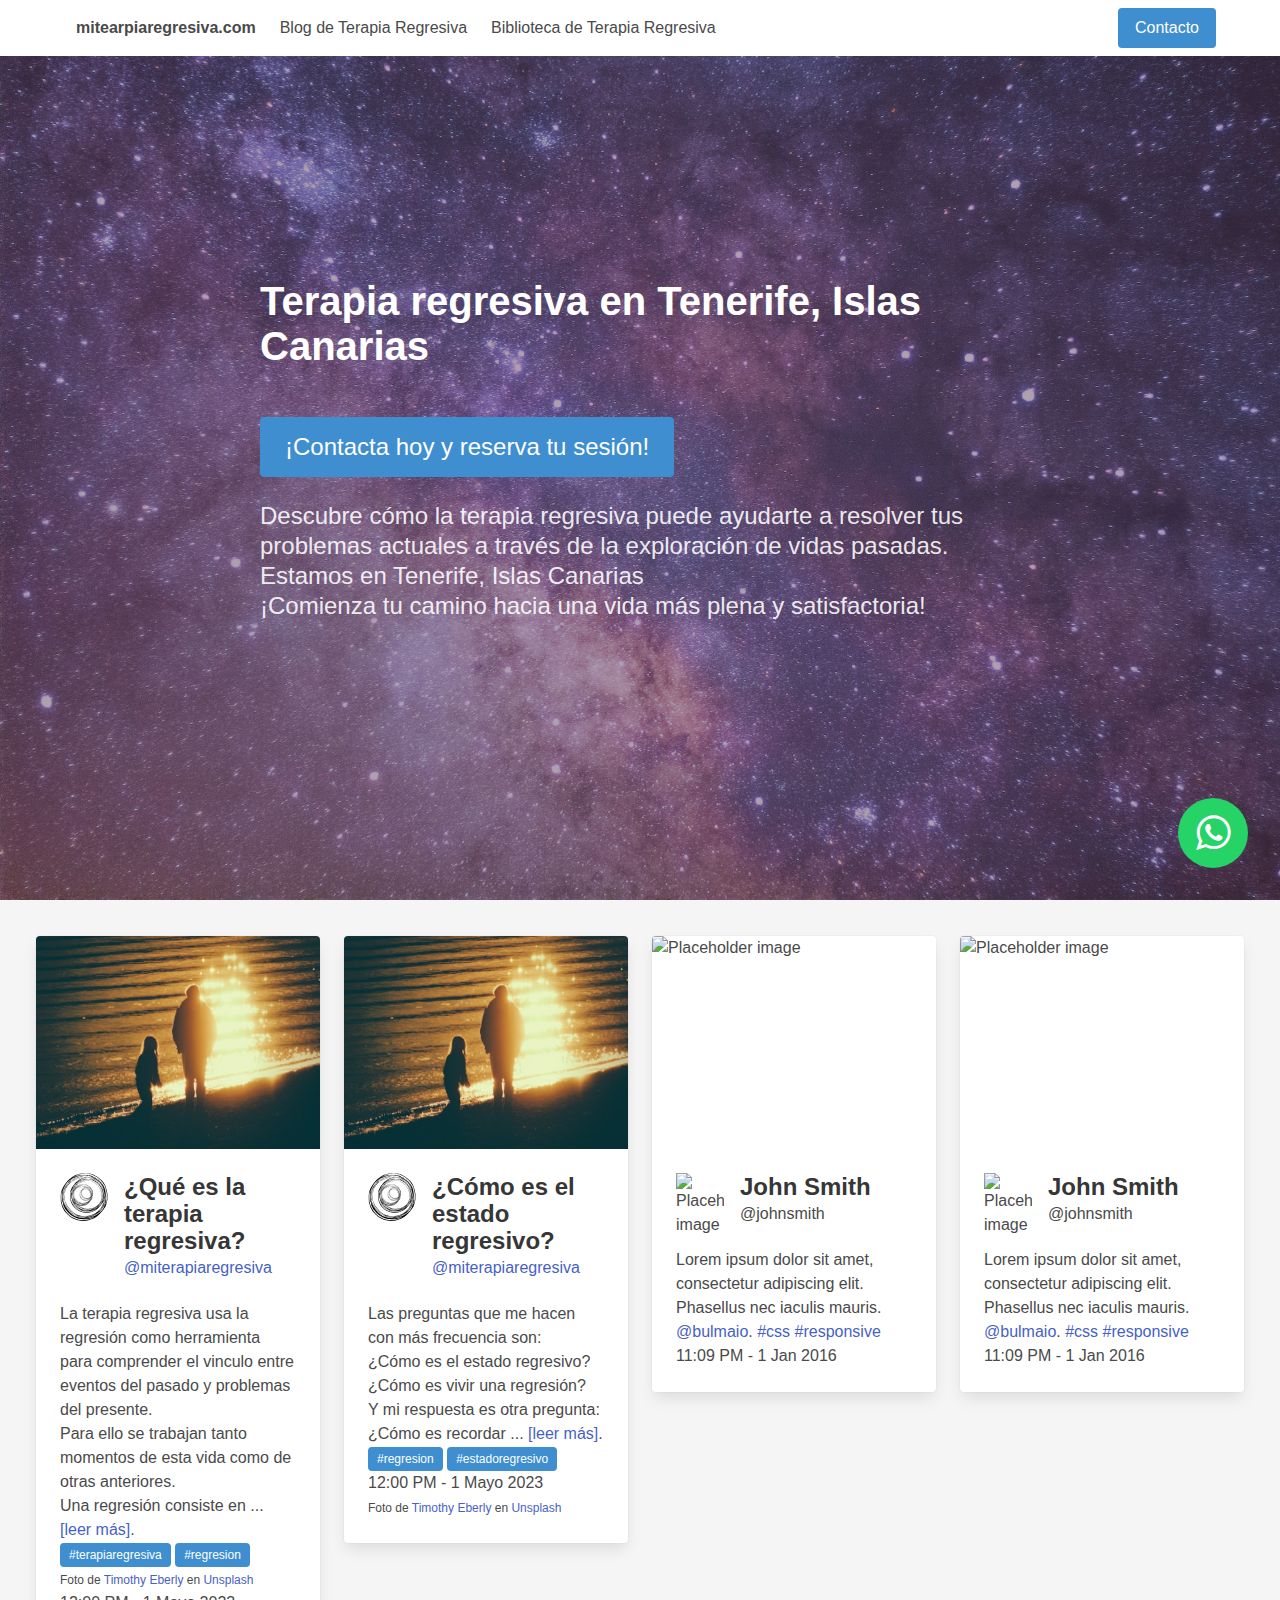
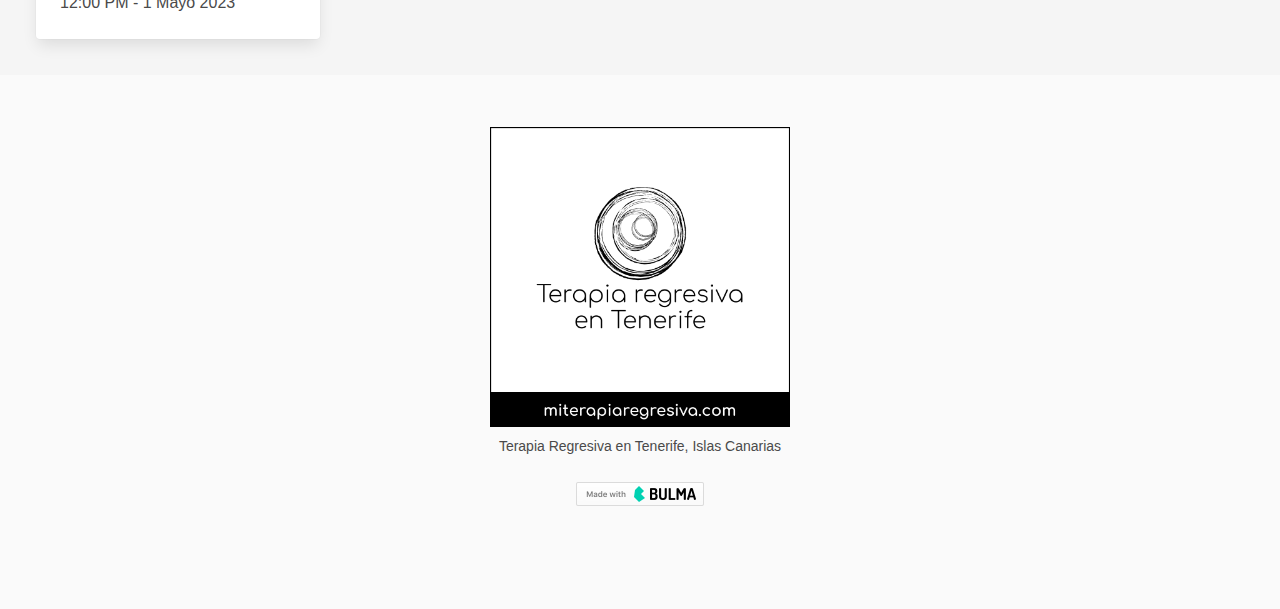
==== commit 494b9a49: "working on index" ====
--- a/index.html
+++ b/index.html
@@ -73,6 +73,148 @@
       </div>
     </section>
 
+    <div class="columns is-desktop is-variable is-3 m-5">
+      <div class="column">
+
+        <div class="card">
+          <div class="card-image">
+            <figure class="image is-4by3">
+              <img src="/assets/images/timothy-eberly-w_hW-ahBdGo-unsplash-640x426.jpg" alt="La terapia regresiva tiene como finalidad ayudar a comprender cómo estos eventos pasados pueden estar afectando en el presente y trabaja tanto con recuerdos de esta vida como de otras."><!-- 476x576 -->
+            </figure>
+          </div>
+          <div class="card-content">
+            <div class="media">
+              <div class="media-left">
+                <figure class="image is-48x48">
+                  <img src="/assets/images/mitearpiaregresiva.com_logo.png" alt="Placeholder image">
+                </figure>
+              </div>
+              <div class="media-content">
+                <p class="title is-4">¿Qué es la terapia regresiva?</p>
+                <p class="subtitle is-6"><a href="https://www.instagram.com/miterapiaregresiva/">@miterapiaregresiva</a></p>
+              </div>
+            </div>
+        
+            <div class="content">
+              La terapia regresiva usa la regresión como herramienta para comprender el vinculo entre eventos del pasado y problemas del presente.<br> 
+              Para ello se trabajan tanto momentos de esta vida como de otras anteriores. <br>
+              Una regresión consiste en ... <a href="/blog-de-terapia-regresiva/que_es_la_terapia_regresiva.html">[leer más]</a>.
+              <br>
+              <span class="tag is-info"><a href="/tags/terapiaregresiva.html" class="has-text-white">#terapiaregresiva</a> </span>  
+              <span class="tag is-info"><a href="/tags/regresion.html" class="has-text-white">#regresion</a></span>
+              <br>
+              <span class="is-size-7">Foto de <a href="https://unsplash.com/@timothyeberly?utm_source=unsplash&utm_medium=referral&utm_content=creditCopyText">Timothy Eberly</a> en <a href="https://unsplash.com/es/fotos/w_hW-ahBdGo?utm_source=unsplash&utm_medium=referral&utm_content=creditCopyText">Unsplash</a></span>
+              <br>
+              <time datetime="2023-05-1">12:00 PM - 1 Mayo 2023</time>
+            </div>
+          </div>
+        </div>
+
+      </div>
+      <div class="column">
+
+        <div class="card">
+          <div class="card-image">
+            <figure class="image is-4by3">
+              <img src="/assets/images/timothy-eberly-w_hW-ahBdGo-unsplash-640x426.jpg" alt="La terapia regresiva tiene como finalidad ayudar a comprender cómo estos eventos pasados pueden estar afectando en el presente y trabaja tanto con recuerdos de esta vida como de otras."><!-- 476x576 -->
+            </figure>
+          </div>
+          <div class="card-content">
+            <div class="media">
+              <div class="media-left">
+                <figure class="image is-48x48">
+                  <img src="/assets/images/mitearpiaregresiva.com_logo.png" alt="Placeholder image">
+                </figure>
+              </div>
+              <div class="media-content">
+                <p class="title is-4">¿Cómo es el estado regresivo?</p>
+                <p class="subtitle is-6"><a href="https://www.instagram.com/miterapiaregresiva/">@miterapiaregresiva</a></p>
+              </div>
+            </div>
+        
+            <div class="content">
+              Las preguntas que me hacen con más frecuencia son:<br> 
+              ¿Cómo es el estado regresivo?<br>
+              ¿Cómo es vivir una regresión?<br> 
+              Y mi respuesta es otra pregunta:<br> 
+              ¿Cómo es recordar ... <a href="/blog-de-terapia-regresiva/que_es_la_terapia_regresiva.html">[leer más]</a>.
+              <br>
+              <span class="tag is-info"><a href="/tags/regresion.html" class="has-text-white">#regresion</a></span>
+              <span class="tag is-info"><a href="/tags/estadoregresivo.html" class="has-text-white">#estadoregresivo</a> </span>  
+              <br>
+              <time datetime="2023-05-1">12:00 PM - 1 Mayo 2023</time>
+              <br>
+              <span class="is-size-7">Foto de <a href="https://unsplash.com/@timothyeberly?utm_source=unsplash&utm_medium=referral&utm_content=creditCopyText">Timothy Eberly</a> en <a href="https://unsplash.com/es/fotos/w_hW-ahBdGo?utm_source=unsplash&utm_medium=referral&utm_content=creditCopyText">Unsplash</a></span>
+            </div>
+          </div>
+        </div>
+
+      </div>
+      <div class="column">
+
+        <div class="card">
+          <div class="card-image">
+            <figure class="image is-4by3">
+              <img src="https://bulma.io/images/placeholders/1280x960.png" alt="Placeholder image">
+            </figure>
+          </div>
+          <div class="card-content">
+            <div class="media">
+              <div class="media-left">
+                <figure class="image is-48x48">
+                  <img src="https://bulma.io/images/placeholders/96x96.png" alt="Placeholder image">
+                </figure>
+              </div>
+              <div class="media-content">
+                <p class="title is-4">John Smith</p>
+                <p class="subtitle is-6">@johnsmith</p>
+              </div>
+            </div>
+        
+            <div class="content">
+              Lorem ipsum dolor sit amet, consectetur adipiscing elit.
+              Phasellus nec iaculis mauris. <a>@bulmaio</a>.
+              <a href="#">#css</a> <a href="#">#responsive</a>
+              <br>
+              <time datetime="2016-1-1">11:09 PM - 1 Jan 2016</time>
+            </div>
+          </div>
+        </div>
+
+      </div>
+      <div class="column">
+
+        <div class="card">
+          <div class="card-image">
+            <figure class="image is-4by3">
+              <img src="https://bulma.io/images/placeholders/1280x960.png" alt="Placeholder image">
+            </figure>
+          </div>
+          <div class="card-content">
+            <div class="media">
+              <div class="media-left">
+                <figure class="image is-48x48">
+                  <img src="https://bulma.io/images/placeholders/96x96.png" alt="Placeholder image">
+                </figure>
+              </div>
+              <div class="media-content">
+                <p class="title is-4">John Smith</p>
+                <p class="subtitle is-6">@johnsmith</p>
+              </div>
+            </div>
+        
+            <div class="content">
+              Lorem ipsum dolor sit amet, consectetur adipiscing elit.
+              Phasellus nec iaculis mauris. <a>@bulmaio</a>.
+              <a href="#">#css</a> <a href="#">#responsive</a>
+              <br>
+              <time datetime="2016-1-1">11:09 PM - 1 Jan 2016</time>
+            </div>
+          </div>
+        </div>
+
+      </div>
+    </div>
 
     <footer class="footer has-text-centered">
       <div class="container">
@@ -81,7 +223,7 @@
             <p class="mt-1">
               <strong class="has-text-weight-semibold">
                 <a href="https://miterapiaregresiva.com">
-                  <img src="/assets/images/mitearpiaregresiva.com_logo.png" width="300" height="300">
+                  <img src="/assets/images/mitearpiaregresiva.com_card.png" width="300" height="300">
                 </a>
               </strong>
             </p>
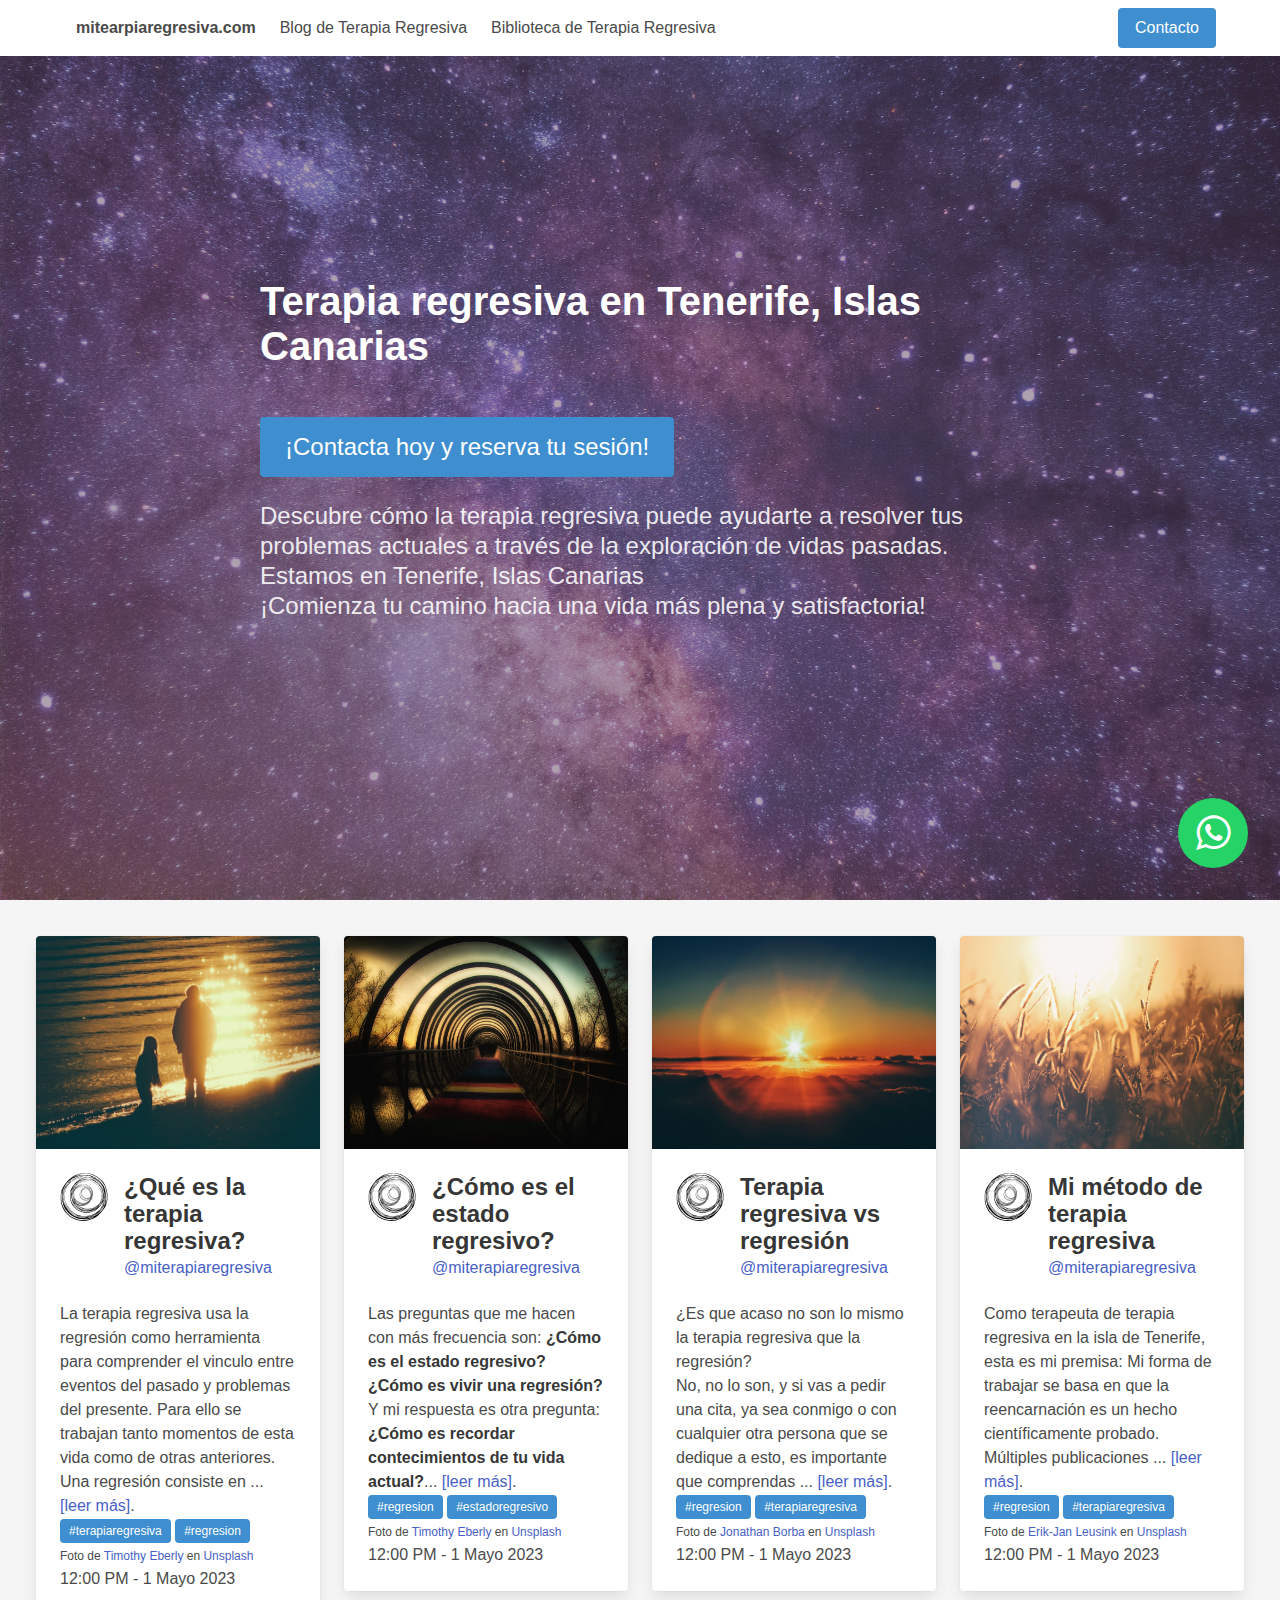
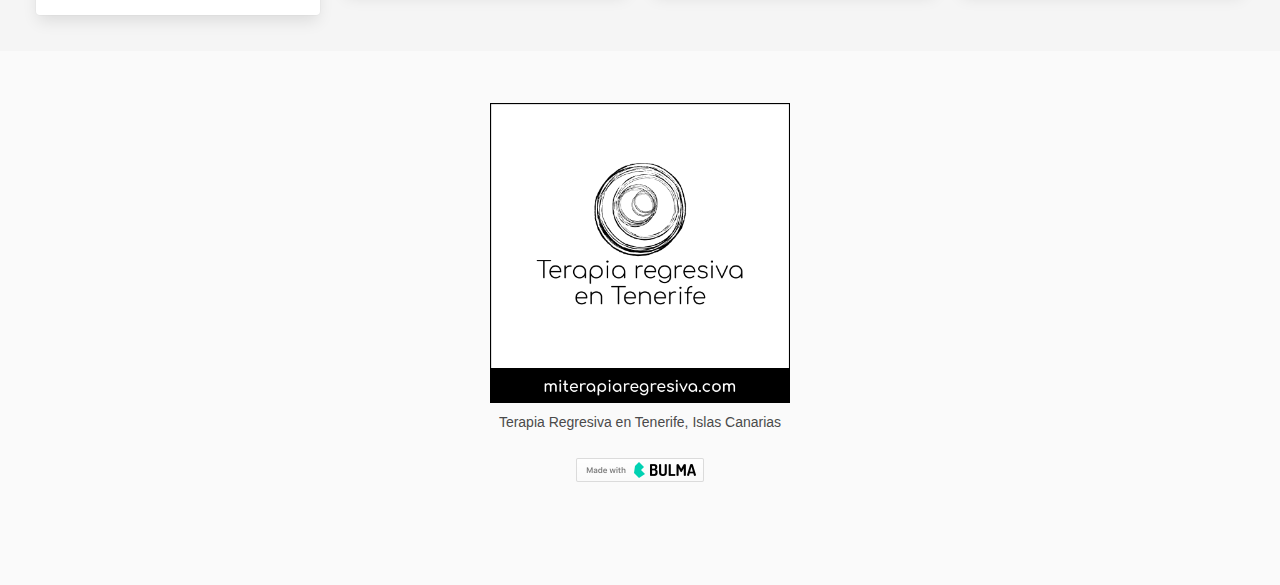
==== commit 6efd6443: "post cards created" ====
--- a/index.html
+++ b/index.html
@@ -96,8 +96,8 @@
             </div>
         
             <div class="content">
-              La terapia regresiva usa la regresión como herramienta para comprender el vinculo entre eventos del pasado y problemas del presente.<br> 
-              Para ello se trabajan tanto momentos de esta vida como de otras anteriores. <br>
+              La terapia regresiva usa la regresión como herramienta para comprender el vinculo entre eventos del pasado y problemas del presente.
+              Para ello se trabajan tanto momentos de esta vida como de otras anteriores.
               Una regresión consiste en ... <a href="/blog-de-terapia-regresiva/que_es_la_terapia_regresiva.html">[leer más]</a>.
               <br>
               <span class="tag is-info"><a href="/tags/terapiaregresiva.html" class="has-text-white">#terapiaregresiva</a> </span>  
@@ -116,7 +116,7 @@
         <div class="card">
           <div class="card-image">
             <figure class="image is-4by3">
-              <img src="/assets/images/timothy-eberly-w_hW-ahBdGo-unsplash-640x426.jpg" alt="La terapia regresiva tiene como finalidad ayudar a comprender cómo estos eventos pasados pueden estar afectando en el presente y trabaja tanto con recuerdos de esta vida como de otras."><!-- 476x576 -->
+              <img src="/assets/images/6173e6c5-1721-4160-941e-16dede01cf59.jpg" alt="La terapia regresiva tiene como finalidad ayudar a comprender cómo estos eventos pasados pueden estar afectando en el presente y trabaja tanto con recuerdos de esta vida como de otras."><!-- 476x576 -->
             </figure>
           </div>
           <div class="card-content">
@@ -133,82 +133,97 @@
             </div>
         
             <div class="content">
-              Las preguntas que me hacen con más frecuencia son:<br> 
-              ¿Cómo es el estado regresivo?<br>
-              ¿Cómo es vivir una regresión?<br> 
-              Y mi respuesta es otra pregunta:<br> 
-              ¿Cómo es recordar ... <a href="/blog-de-terapia-regresiva/que_es_la_terapia_regresiva.html">[leer más]</a>.
+              Las preguntas que me hacen con más frecuencia son:
+              <strong>¿Cómo es el estado regresivo?</strong>
+              <strong>¿Cómo es vivir una regresión?</strong><br>
+              Y mi respuesta es otra pregunta:
+            <strong>¿Cómo es recordar contecimientos 
+              de tu vida actual?</strong>... <a href="/blog-de-terapia-regresiva/que_es_la_terapia_regresiva.html">[leer más]</a>.
               <br>
               <span class="tag is-info"><a href="/tags/regresion.html" class="has-text-white">#regresion</a></span>
               <span class="tag is-info"><a href="/tags/estadoregresivo.html" class="has-text-white">#estadoregresivo</a> </span>  
               <br>
-              <time datetime="2023-05-1">12:00 PM - 1 Mayo 2023</time>
-              <br>
               <span class="is-size-7">Foto de <a href="https://unsplash.com/@timothyeberly?utm_source=unsplash&utm_medium=referral&utm_content=creditCopyText">Timothy Eberly</a> en <a href="https://unsplash.com/es/fotos/w_hW-ahBdGo?utm_source=unsplash&utm_medium=referral&utm_content=creditCopyText">Unsplash</a></span>
-            </div>
-          </div>
-        </div>
-
-      </div>
-      <div class="column">
-
-        <div class="card">
-          <div class="card-image">
-            <figure class="image is-4by3">
-              <img src="https://bulma.io/images/placeholders/1280x960.png" alt="Placeholder image">
-            </figure>
-          </div>
-          <div class="card-content">
-            <div class="media">
-              <div class="media-left">
-                <figure class="image is-48x48">
-                  <img src="https://bulma.io/images/placeholders/96x96.png" alt="Placeholder image">
-                </figure>
-              </div>
-              <div class="media-content">
-                <p class="title is-4">John Smith</p>
-                <p class="subtitle is-6">@johnsmith</p>
-              </div>
-            </div>
-        
-            <div class="content">
-              Lorem ipsum dolor sit amet, consectetur adipiscing elit.
-              Phasellus nec iaculis mauris. <a>@bulmaio</a>.
-              <a href="#">#css</a> <a href="#">#responsive</a>
-              <br>
-              <time datetime="2016-1-1">11:09 PM - 1 Jan 2016</time>
-            </div>
-          </div>
-        </div>
-
-      </div>
-      <div class="column">
-
-        <div class="card">
-          <div class="card-image">
-            <figure class="image is-4by3">
-              <img src="https://bulma.io/images/placeholders/1280x960.png" alt="Placeholder image">
-            </figure>
-          </div>
-          <div class="card-content">
-            <div class="media">
-              <div class="media-left">
-                <figure class="image is-48x48">
-                  <img src="https://bulma.io/images/placeholders/96x96.png" alt="Placeholder image">
-                </figure>
-              </div>
-              <div class="media-content">
-                <p class="title is-4">John Smith</p>
-                <p class="subtitle is-6">@johnsmith</p>
-              </div>
-            </div>
-        
-            <div class="content">
-              Lorem ipsum dolor sit amet, consectetur adipiscing elit.
-              Phasellus nec iaculis mauris. <a>@bulmaio</a>.
-              <a href="#">#css</a> <a href="#">#responsive</a>
-              <br>
-              <time datetime="2016-1-1">11:09 PM - 1 Jan 2016</time>
+              <br>
+              <time datetime="2023-05-1">12:00 PM - 1 Mayo 2023</time>
+            </div>
+          </div>
+        </div>
+
+      </div>
+      <div class="column">
+
+        <div class="card">
+          <div class="card-image">
+            <figure class="image is-4by3">
+              <img src="/assets/images/jonathan-borba-3eC5n6gHwe8-unsplash.jpg" alt="La terapia regresiva tiene como finalidad ayudar a comprender cómo estos eventos pasados pueden estar afectando en el presente y trabaja tanto con recuerdos de esta vida como de otras."><!-- 476x576 -->
+            </figure>
+          </div>
+          <div class="card-content">
+            <div class="media">
+              <div class="media-left">
+                <figure class="image is-48x48">
+                  <img src="/assets/images/mitearpiaregresiva.com_logo.png" alt="Placeholder image">
+                </figure>
+              </div>
+              <div class="media-content">
+                <p class="title is-4">Terapia regresiva vs regresión</p>
+                <p class="subtitle is-6"><a href="https://www.instagram.com/miterapiaregresiva/">@miterapiaregresiva</a></p>
+              </div>
+            </div>
+        
+            <div class="content">
+              ¿Es que acaso no son lo mismo la terapia regresiva que la regresión?<br>
+              No, no lo son, y si vas a pedir una cita,
+              ya sea conmigo o con cualquier otra
+              persona que se dedique a esto, es
+              importante que comprendas ... <a href="/blog-de-terapia-regresiva/terapia_regresiva_vs_regresion.html">[leer más]</a>.
+              <br>
+              <span class="tag is-info"><a href="/tags/regresion.html" class="has-text-white">#regresion</a></span>
+              <span class="tag is-info"><a href="/tags/terapia_regresiva.html" class="has-text-white">#terapiaregresiva</a> </span>  
+              <br>
+              <span class="is-size-7">Foto de <a href="https://unsplash.com/@jonathanborba?utm_source=unsplash&utm_medium=referral&utm_content=creditCopyText">Jonathan Borba</a> en <a href="https://unsplash.com/es/fotos/3eC5n6gHwe8?utm_source=unsplash&utm_medium=referral&utm_content=creditCopyText">Unsplash</a></span>
+              <br>
+              <time datetime="2023-05-1">12:00 PM - 1 Mayo 2023</time>
+            </div>
+          </div>
+        </div>
+
+      </div>
+      <div class="column">
+
+        <div class="card">
+          <div class="card-image">
+            <figure class="image is-4by3">
+              <img src="/assets/images/erik-jan-leusink-uQN9KaPTeI4-unsplash.jpg" alt="La terapia regresiva tiene como finalidad ayudar a comprender cómo estos eventos pasados pueden estar afectando en el presente y trabaja tanto con recuerdos de esta vida como de otras."><!-- 476x576 -->
+            </figure>
+          </div>
+          <div class="card-content">
+            <div class="media">
+              <div class="media-left">
+                <figure class="image is-48x48">
+                  <img src="/assets/images/mitearpiaregresiva.com_logo.png" alt="Placeholder image">
+                </figure>
+              </div>
+              <div class="media-content">
+                <p class="title is-4">Mi método de terapia regresiva</p>
+                <p class="subtitle is-6"><a href="https://www.instagram.com/miterapiaregresiva/">@miterapiaregresiva</a></p>
+              </div>
+            </div>
+        
+            <div class="content">
+              Como terapeuta de terapia regresiva en la isla de Tenerife, 
+              esta es mi premisa: Mi forma de trabajar se basa en que la 
+              reencarnación es un hecho científicamente probado. <br>
+              Múltiples publicaciones ... <a href="/blog-de-terapia-regresiva/mi_metodo_de_terapia_regresiva.html">[leer más]</a>.
+              <br>
+              <span class="tag is-info"><a href="/tags/metodo.html" class="has-text-white">#regresion</a></span>
+              <span class="tag is-info"><a href="/tags/terapia_regresiva.html" class="has-text-white">#terapiaregresiva</a> </span>  
+              <br>
+              <span class="is-size-7">Foto de <a href="https://unsplash.com/@ejleusink?utm_source=unsplash&utm_medium=referral&utm_content=creditCopyText">Erik-Jan Leusink</a> en <a href="https://unsplash.com/es/fotos/uQN9KaPTeI4?utm_source=unsplash&utm_medium=referral&utm_content=creditCopyText">Unsplash</a>
+              </span>
+              <br>
+              <time datetime="2023-05-1">12:00 PM - 1 Mayo 2023</time>
             </div>
           </div>
         </div>
